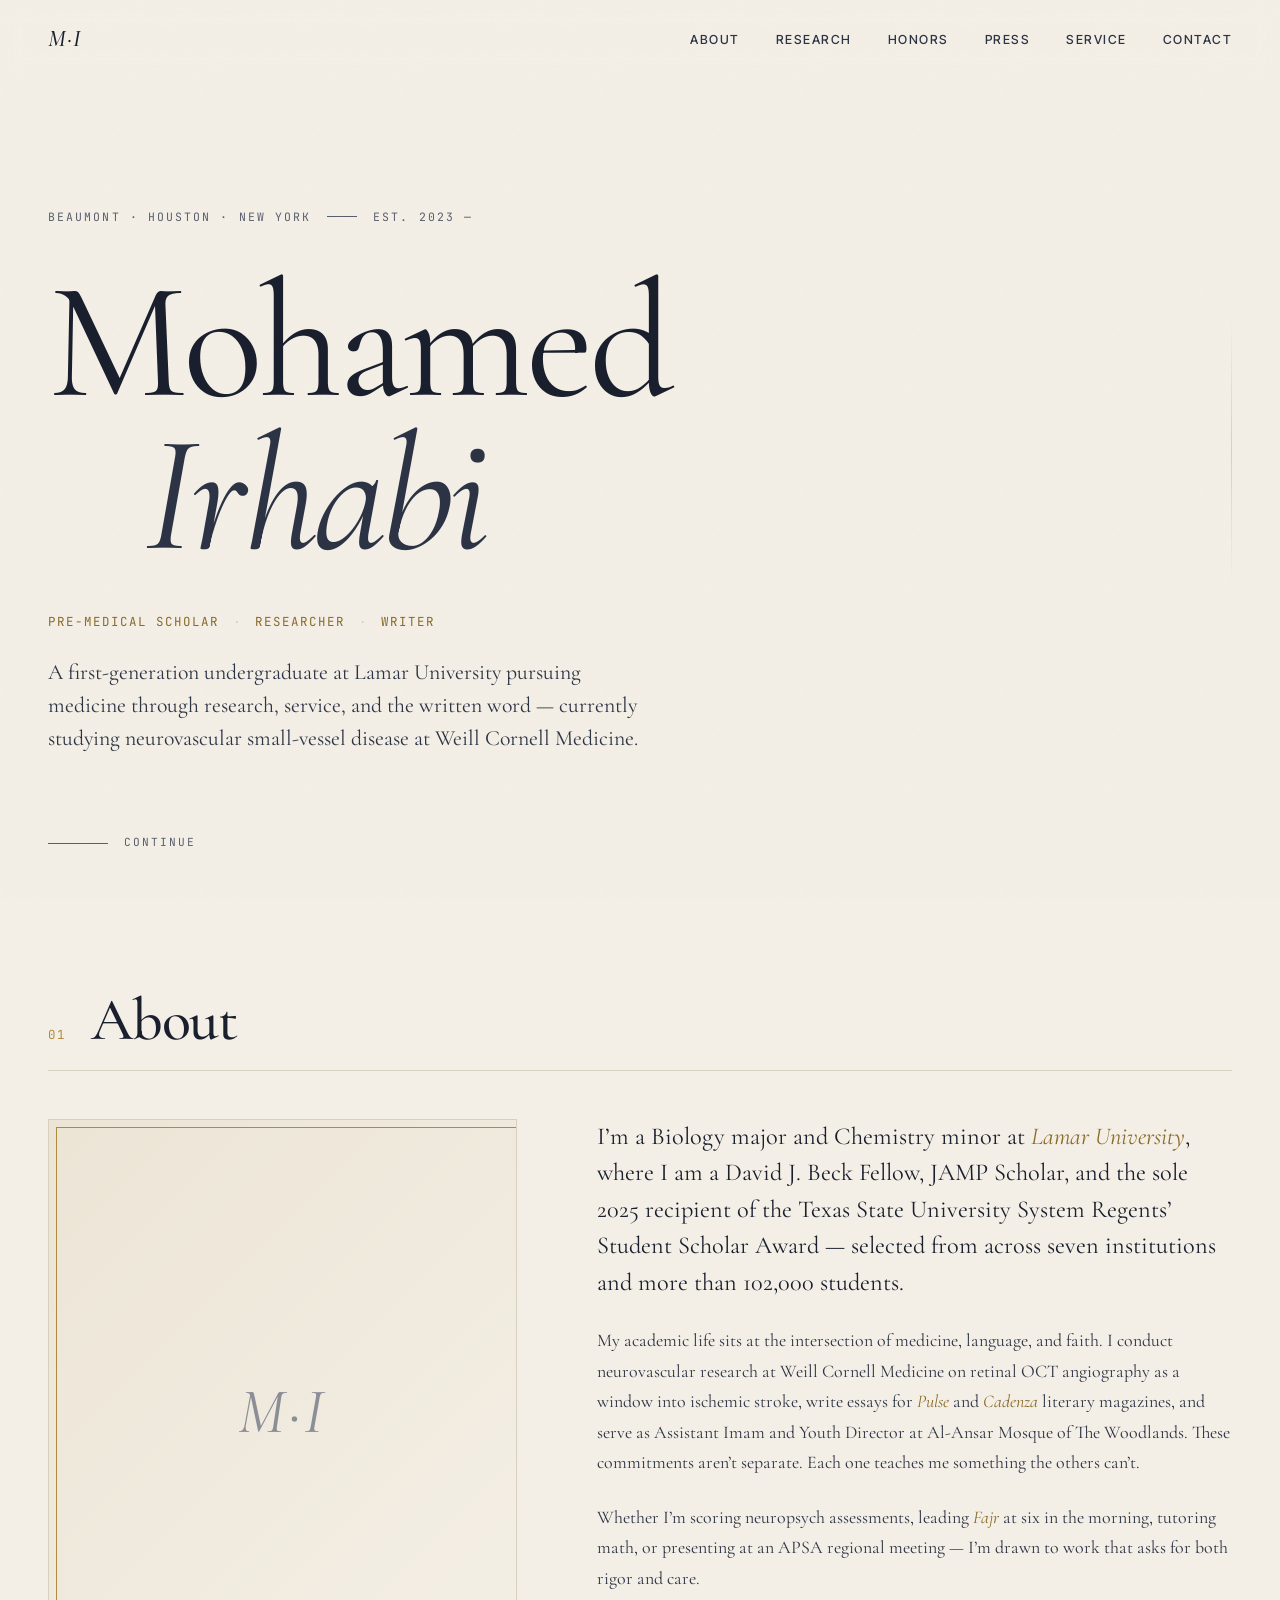
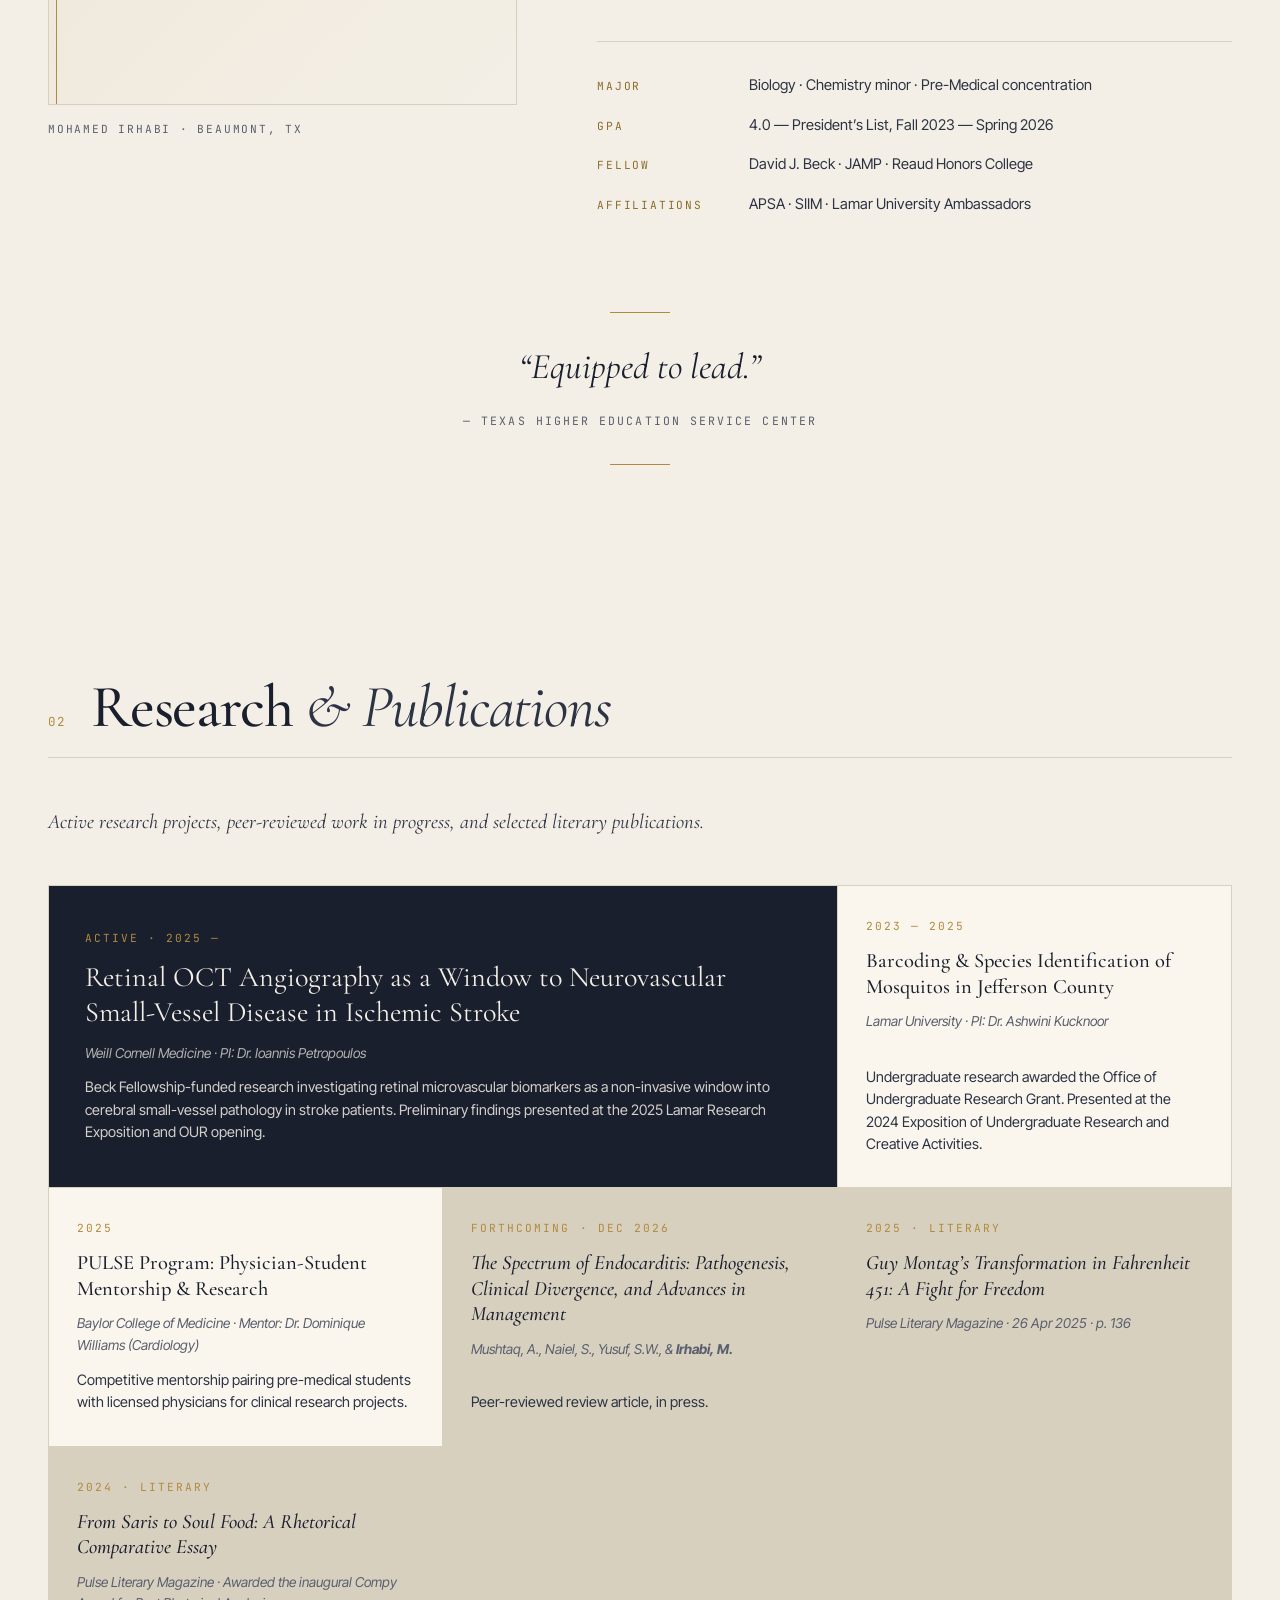
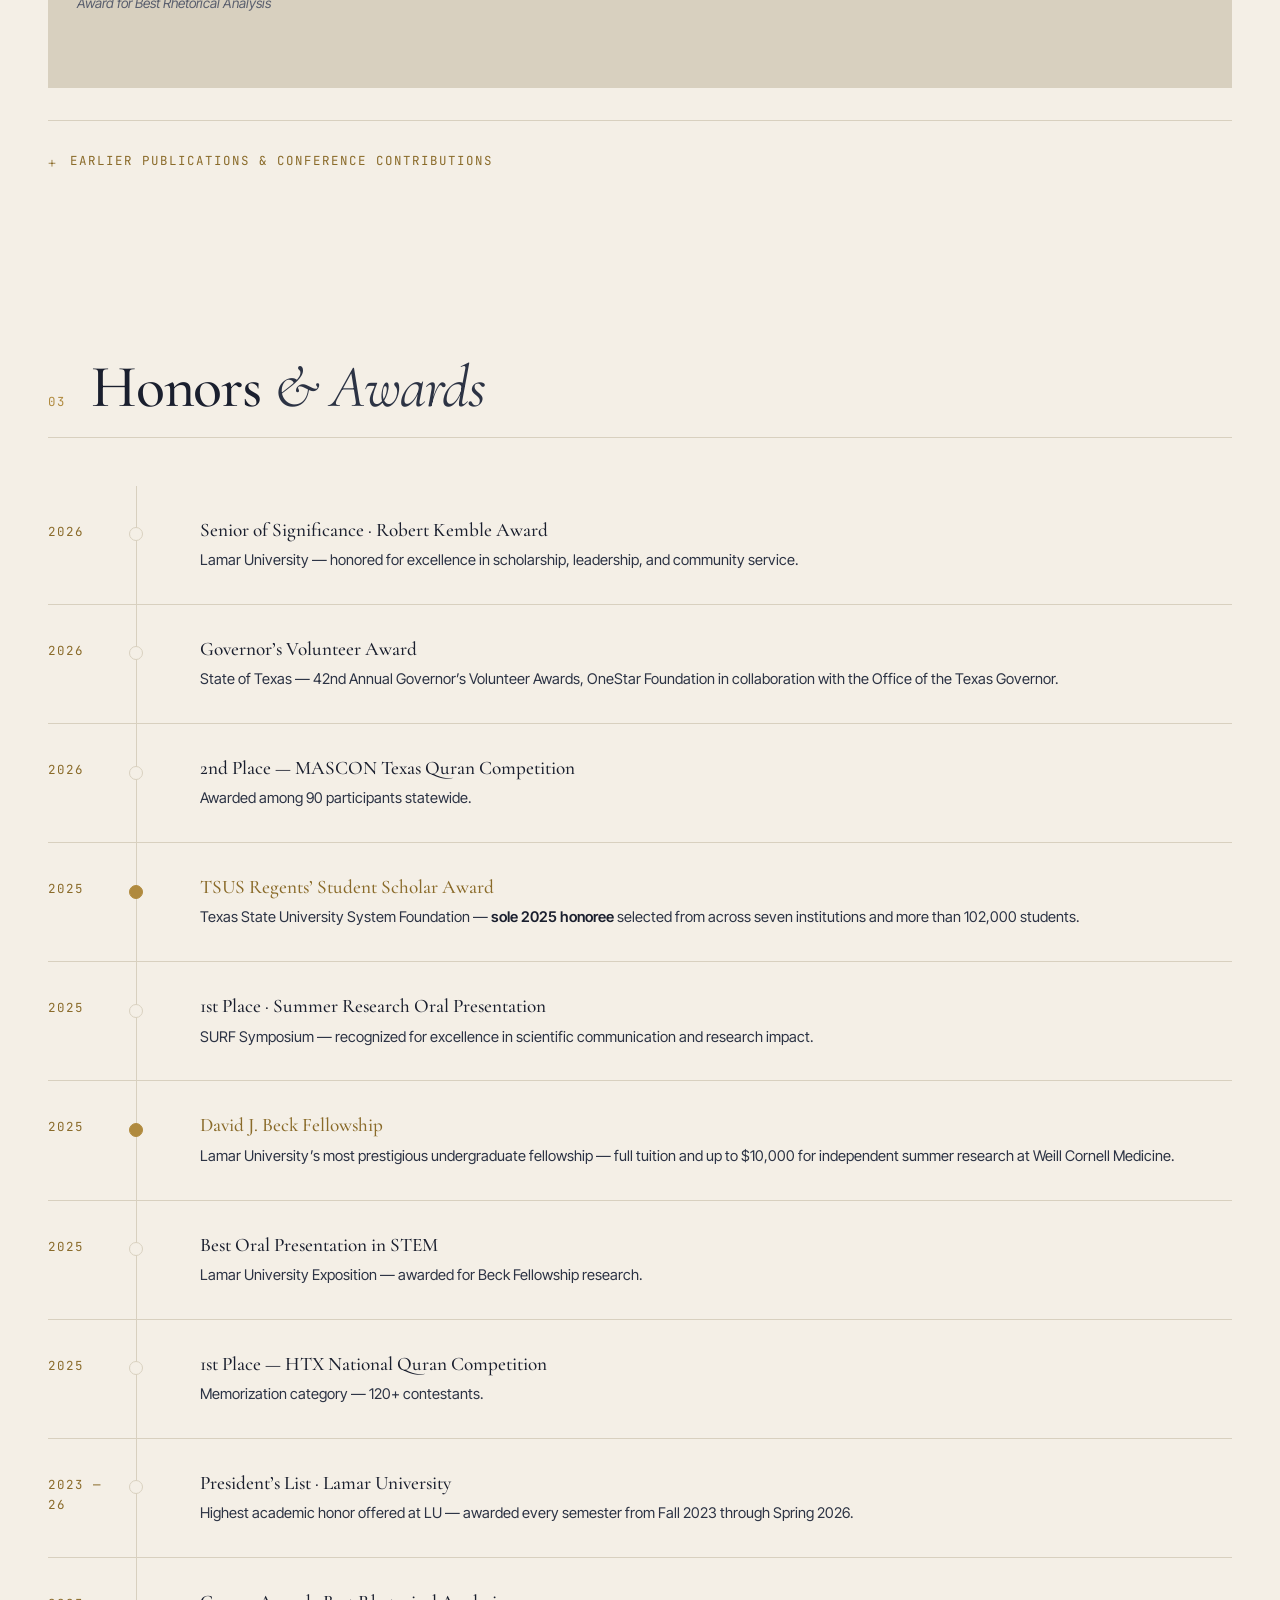
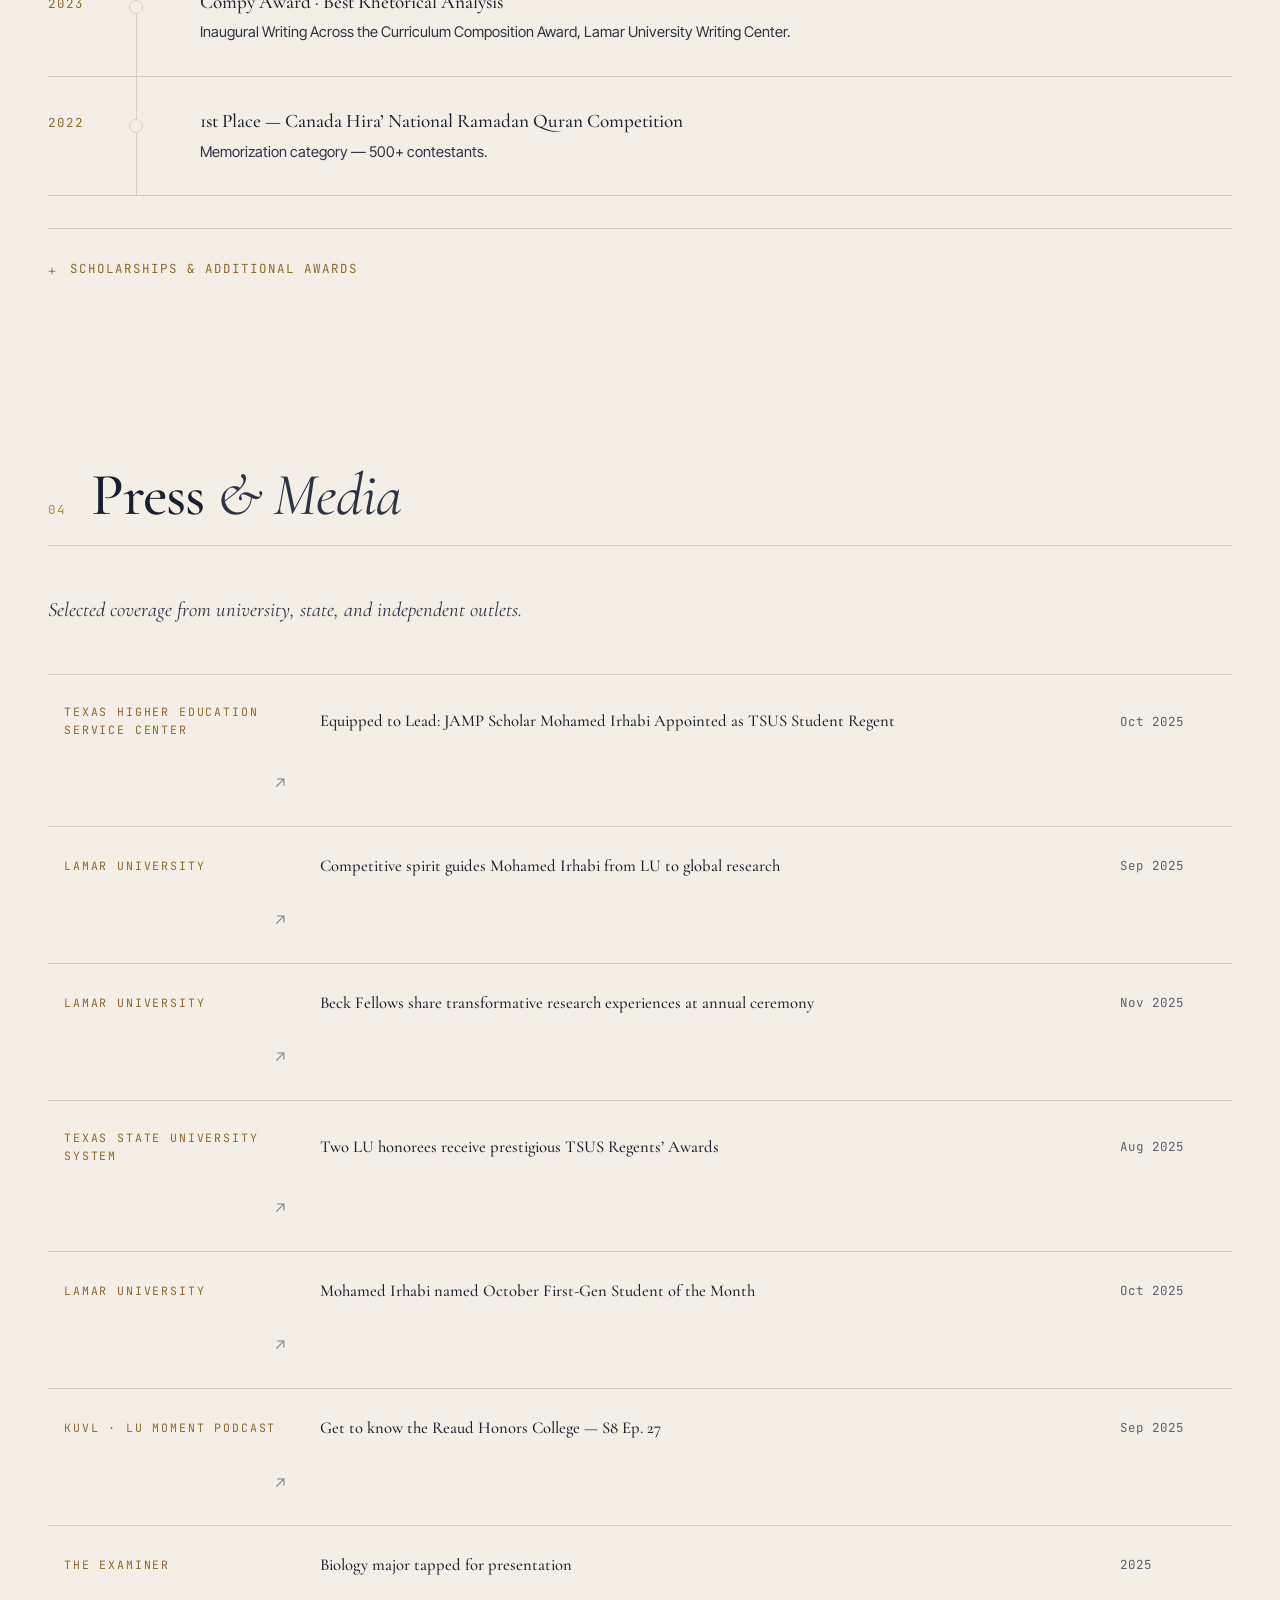
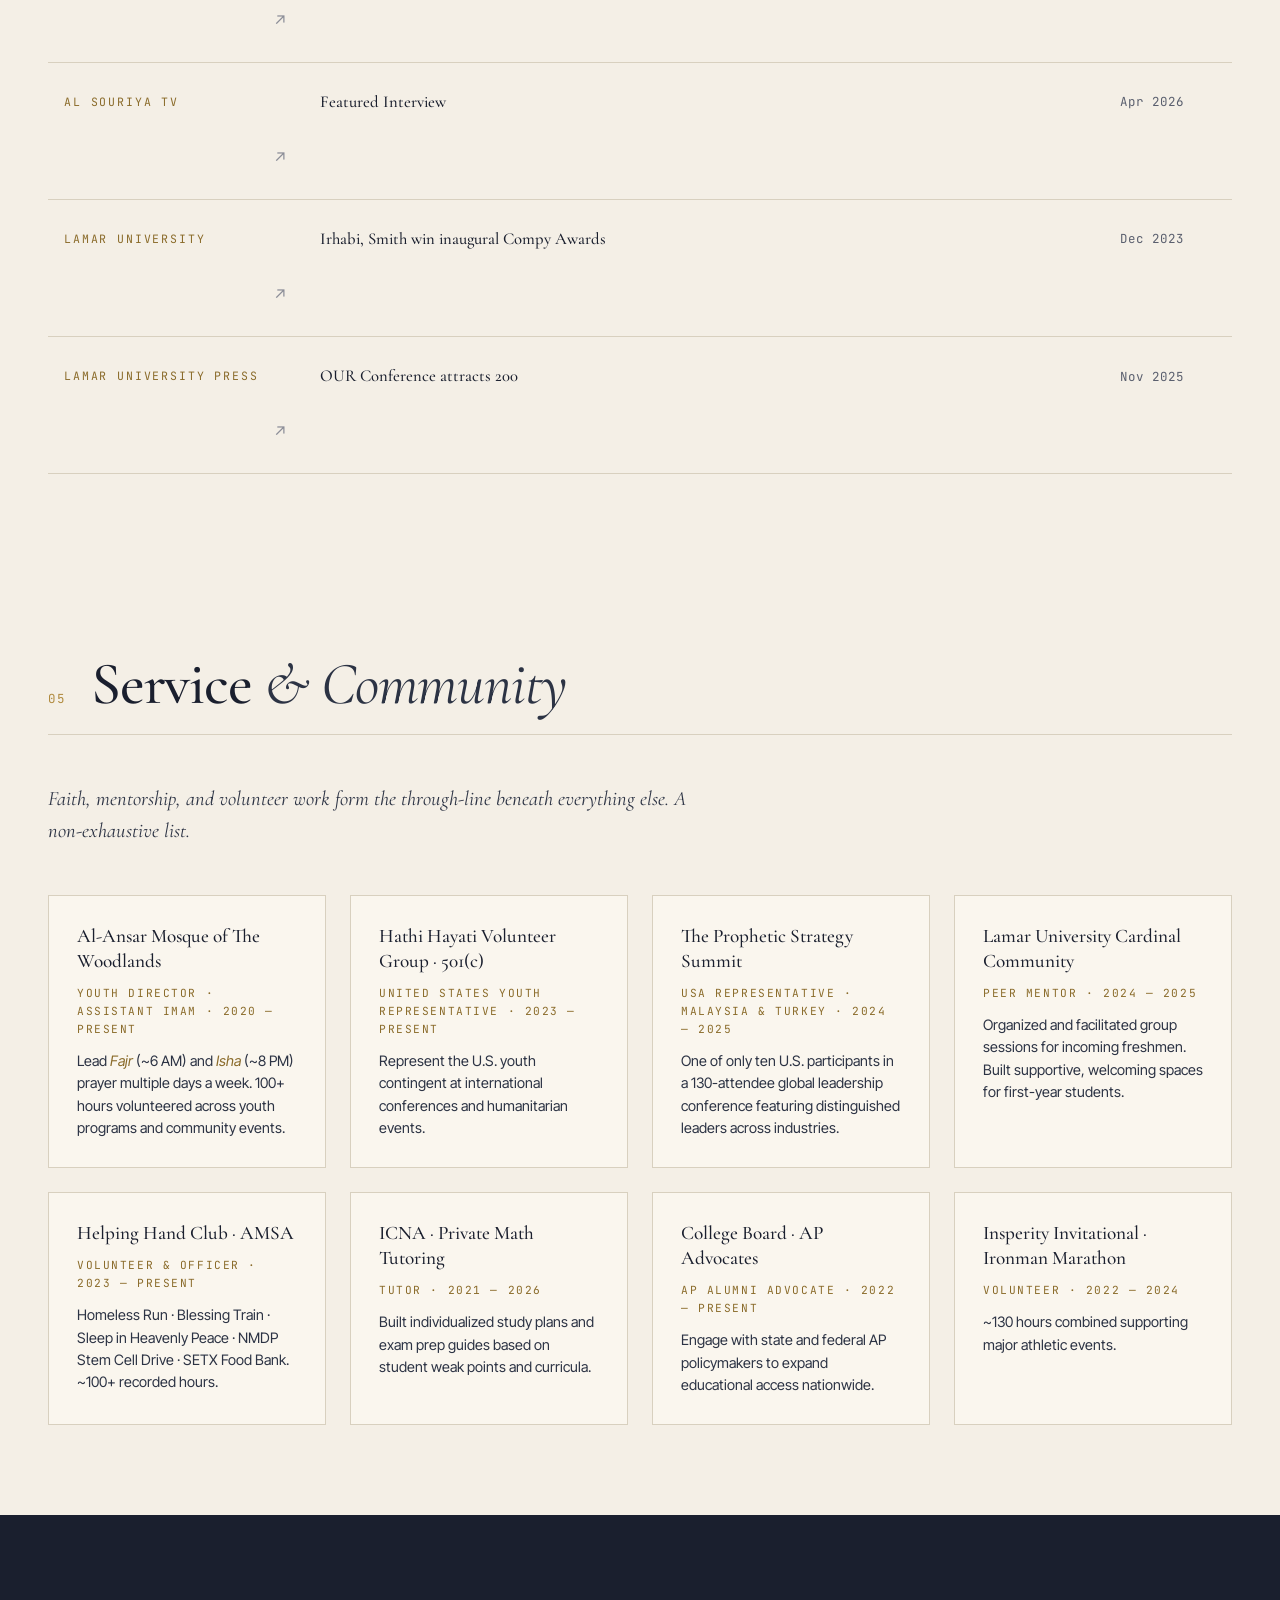
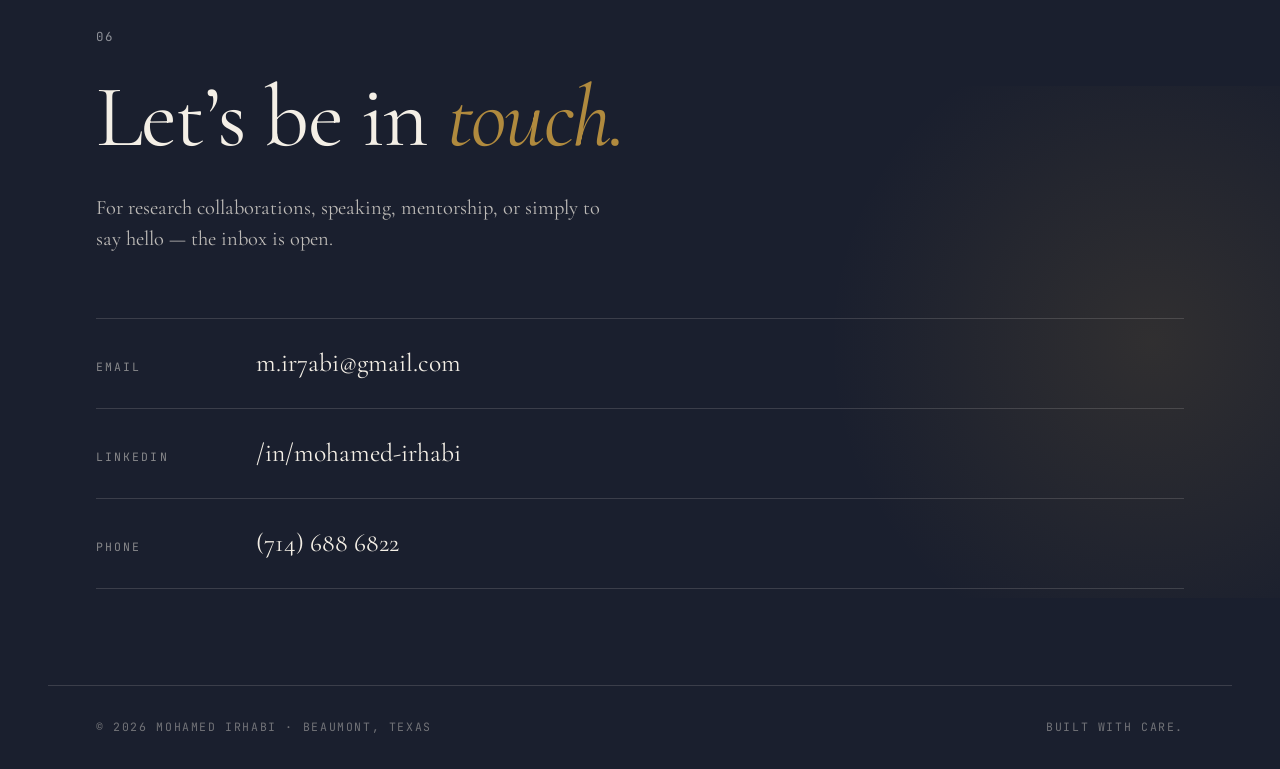
==== index.html @ ace7d8cf "Add files via upload" ====
<!DOCTYPE html>
<html lang="en">
<head>
  <meta charset="UTF-8" />
  <meta name="viewport" content="width=device-width, initial-scale=1.0" />
  <title>Mohamed Irhabi — Pre-Medical Scholar, Researcher, Writer</title>
  <meta name="description" content="Mohamed Irhabi is a pre-medical scholar at Lamar University, JAMP Scholar, David J. Beck Fellow, and TSUS Regents' Student Scholar conducting research at Weill Cornell Medicine." />

  <!-- Fonts -->
  <link rel="preconnect" href="https://fonts.googleapis.com">
  <link rel="preconnect" href="https://fonts.gstatic.com" crossorigin>
  <link href="https://fonts.googleapis.com/css2?family=Cormorant+Garamond:ital,wght@0,300;0,400;0,500;0,600;0,700;1,400;1,500&family=Inter+Tight:wght@300;400;500;600&family=JetBrains+Mono:wght@400;500&display=swap" rel="stylesheet">

  <link rel="stylesheet" href="styles.css" />
</head>
<body>

  <!-- Grain overlay for warmth -->
  <div class="grain" aria-hidden="true"></div>

  <!-- Top navigation -->
  <nav class="nav" aria-label="Primary">
    <a href="#top" class="nav__brand">
      <span class="nav__mark">M·I</span>
    </a>
    <ul class="nav__links">
      <li><a href="#about">About</a></li>
      <li><a href="#research">Research</a></li>
      <li><a href="#honors">Honors</a></li>
      <li><a href="#press">Press</a></li>
      <li><a href="#service">Service</a></li>
      <li><a href="#contact">Contact</a></li>
    </ul>
    <button class="nav__toggle" aria-label="Toggle menu" aria-expanded="false">
      <span></span><span></span><span></span>
    </button>
  </nav>

  <!-- HERO -->
  <header id="top" class="hero">
    <div class="hero__meta">
      <span class="hero__eyebrow">Beaumont · Houston · New York</span>
      <span class="hero__divider"></span>
      <span class="hero__year">Est. 2023 — </span>
    </div>

    <h1 class="hero__title">
      <span class="hero__line">Mohamed</span>
      <span class="hero__line hero__line--italic">Irhabi</span>
    </h1>

    <div class="hero__sub">
      <p class="hero__roles">
        <span>Pre-Medical Scholar</span>
        <span class="hero__bullet">·</span>
        <span>Researcher</span>
        <span class="hero__bullet">·</span>
        <span>Writer</span>
      </p>
      <p class="hero__caption">
        A first-generation undergraduate at Lamar University pursuing medicine through research, service, and the written word — currently studying neurovascular small-vessel disease at Weill Cornell Medicine.
      </p>
    </div>

    <a href="#about" class="hero__scroll" aria-label="Scroll to about">
      <span class="hero__scroll-line"></span>
      <span class="hero__scroll-text">Continue</span>
    </a>
  </header>

  <!-- ABOUT -->
  <section id="about" class="section about">
    <div class="section__head">
      <span class="section__num">01</span>
      <h2 class="section__title">About</h2>
    </div>

    <div class="about__grid">
      <figure class="about__portrait">
        <div class="about__portrait-frame">
          <!-- Replace src with real headshot when available -->
          <div class="about__portrait-placeholder" aria-label="Portrait of Mohamed Irhabi">
            <span>M·I</span>
          </div>
        </div>
        <figcaption>Mohamed Irhabi · Beaumont, TX</figcaption>
      </figure>

      <div class="about__body">
        <p class="about__lead">
          I&rsquo;m a Biology major and Chemistry minor at <em>Lamar University</em>, where I am a David J. Beck Fellow, JAMP Scholar, and the sole 2025 recipient of the Texas State University System Regents&rsquo; Student Scholar Award &mdash; selected from across seven institutions and more than 102,000 students.
        </p>

        <p>
          My academic life sits at the intersection of medicine, language, and faith. I conduct neurovascular research at Weill Cornell Medicine on retinal OCT angiography as a window into ischemic stroke, write essays for <em>Pulse</em> and <em>Cadenza</em> literary magazines, and serve as Assistant Imam and Youth Director at Al-Ansar Mosque of The Woodlands. These commitments aren&rsquo;t separate. Each one teaches me something the others can&rsquo;t.
        </p>

        <p>
          Whether I&rsquo;m scoring neuropsych assessments, leading <em>Fajr</em> at six in the morning, tutoring math, or presenting at an APSA regional meeting &mdash; I&rsquo;m drawn to work that asks for both rigor and care.
        </p>

        <ul class="about__facts">
          <li><span>Major</span> Biology · Chemistry minor · Pre-Medical concentration</li>
          <li><span>GPA</span> 4.0 &mdash; President&rsquo;s List, Fall 2023 &mdash; Spring 2026</li>
          <li><span>Fellow</span> David J. Beck · JAMP · Reaud Honors College</li>
          <li><span>Affiliations</span> APSA · SIIM · Lamar University Ambassadors</li>
        </ul>
      </div>
    </div>

    <!-- Pull quote -->
    <blockquote class="pullquote">
      <p>&ldquo;Equipped to lead.&rdquo;</p>
      <cite>&mdash; Texas Higher Education Service Center</cite>
    </blockquote>
  </section>

  <!-- RESEARCH -->
  <section id="research" class="section research">
    <div class="section__head">
      <span class="section__num">02</span>
      <h2 class="section__title">Research <span class="section__title-italic">&amp; Publications</span></h2>
    </div>

    <p class="section__intro">
      Active research projects, peer-reviewed work in progress, and selected literary publications.
    </p>

    <div class="research__grid">

      <article class="project project--feature">
        <div class="project__tag">Active · 2025 &mdash;</div>
        <h3 class="project__title">Retinal OCT Angiography as a Window to Neurovascular Small-Vessel Disease in Ischemic Stroke</h3>
        <p class="project__meta">Weill Cornell Medicine · PI: Dr. Ioannis Petropoulos</p>
        <p class="project__desc">
          Beck Fellowship-funded research investigating retinal microvascular biomarkers as a non-invasive window into cerebral small-vessel pathology in stroke patients. Preliminary findings presented at the 2025 Lamar Research Exposition and OUR opening.
        </p>
      </article>

      <article class="project">
        <div class="project__tag">2023 &mdash; 2025</div>
        <h3 class="project__title">Barcoding &amp; Species Identification of Mosquitos in Jefferson County</h3>
        <p class="project__meta">Lamar University · PI: Dr. Ashwini Kucknoor</p>
        <p class="project__desc">
          Undergraduate research awarded the Office of Undergraduate Research Grant. Presented at the 2024 Exposition of Undergraduate Research and Creative Activities.
        </p>
      </article>

      <article class="project">
        <div class="project__tag">2025</div>
        <h3 class="project__title">PULSE Program: Physician-Student Mentorship &amp; Research</h3>
        <p class="project__meta">Baylor College of Medicine · Mentor: Dr. Dominique Williams (Cardiology)</p>
        <p class="project__desc">
          Competitive mentorship pairing pre-medical students with licensed physicians for clinical research projects.
        </p>
      </article>

      <article class="project project--pub">
        <div class="project__tag">Forthcoming · Dec 2026</div>
        <h3 class="project__title">The Spectrum of Endocarditis: Pathogenesis, Clinical Divergence, and Advances in Management</h3>
        <p class="project__meta">Mushtaq, A., Naiel, S., Yusuf, S.W., &amp; <strong>Irhabi, M.</strong></p>
        <p class="project__desc">Peer-reviewed review article, in press.</p>
      </article>

      <article class="project project--pub">
        <div class="project__tag">2025 · Literary</div>
        <h3 class="project__title">Guy Montag&rsquo;s Transformation in <em>Fahrenheit 451</em>: A Fight for Freedom</h3>
        <p class="project__meta">Pulse Literary Magazine · 26 Apr 2025 · p. 136</p>
      </article>

      <article class="project project--pub">
        <div class="project__tag">2024 · Literary</div>
        <h3 class="project__title">From Saris to Soul Food: A Rhetorical Comparative Essay</h3>
        <p class="project__meta">Pulse Literary Magazine · Awarded the inaugural Compy Award for Best Rhetorical Analysis</p>
      </article>

    </div>

    <details class="more">
      <summary>Earlier publications &amp; conference contributions</summary>
      <div class="more__body">
        <ul>
          <li>Irhabi, M. (2024). <em>Cadenza Magazine: The Magazine of the Reaud Honors College</em>, Vol. 8.</li>
          <li>Irhabi, M. (2023, Oct). <em>Lamar University AMSA Home Page</em>. AMSA.</li>
          <li>Irhabi, M. (2022). <em>Behind the News: Rod Prado, Hello Woodlands Photographer</em>. Hello Woodlands.</li>
          <li>Irhabi, M. (2022). <em>Local Pools and Aquatics in The Woodlands</em>. Hello Woodlands.</li>
          <li>APSA Mid-Atlantic Regional Meeting · Rutgers NJMS · Mar 2026 (poster)</li>
          <li>Heart of Texas Undergraduate Research Conference · Baylor · Mar 2026 (oral)</li>
          <li>AAP/ASCI/APSA Joint Meeting · Swissôtel Chicago · Apr 2026</li>
          <li>APSA West Regional Conference · Mar 2025 · APSA South Regional · Feb 2025</li>
        </ul>
      </div>
    </details>
  </section>

  <!-- HONORS -->
  <section id="honors" class="section honors">
    <div class="section__head">
      <span class="section__num">03</span>
      <h2 class="section__title">Honors <span class="section__title-italic">&amp; Awards</span></h2>
    </div>

    <ol class="timeline">

      <li class="timeline__item">
        <span class="timeline__year">2026</span>
        <div class="timeline__body">
          <h4>Senior of Significance · Robert Kemble Award</h4>
          <p>Lamar University &mdash; honored for excellence in scholarship, leadership, and community service.</p>
        </div>
      </li>

      <li class="timeline__item">
        <span class="timeline__year">2026</span>
        <div class="timeline__body">
          <h4>Governor&rsquo;s Volunteer Award</h4>
          <p>State of Texas &mdash; 42nd Annual Governor&rsquo;s Volunteer Awards, OneStar Foundation in collaboration with the Office of the Texas Governor.</p>
        </div>
      </li>

      <li class="timeline__item">
        <span class="timeline__year">2026</span>
        <div class="timeline__body">
          <h4>2nd Place &mdash; MASCON Texas Quran Competition</h4>
          <p>Awarded among 90 participants statewide.</p>
        </div>
      </li>

      <li class="timeline__item timeline__item--featured">
        <span class="timeline__year">2025</span>
        <div class="timeline__body">
          <h4>TSUS Regents&rsquo; Student Scholar Award</h4>
          <p>Texas State University System Foundation &mdash; <strong>sole 2025 honoree</strong> selected from across seven institutions and more than 102,000 students.</p>
        </div>
      </li>

      <li class="timeline__item">
        <span class="timeline__year">2025</span>
        <div class="timeline__body">
          <h4>1st Place · Summer Research Oral Presentation</h4>
          <p>SURF Symposium &mdash; recognized for excellence in scientific communication and research impact.</p>
        </div>
      </li>

      <li class="timeline__item timeline__item--featured">
        <span class="timeline__year">2025</span>
        <div class="timeline__body">
          <h4>David J. Beck Fellowship</h4>
          <p>Lamar University&rsquo;s most prestigious undergraduate fellowship &mdash; full tuition and up to $10,000 for independent summer research at Weill Cornell Medicine.</p>
        </div>
      </li>

      <li class="timeline__item">
        <span class="timeline__year">2025</span>
        <div class="timeline__body">
          <h4>Best Oral Presentation in STEM</h4>
          <p>Lamar University Exposition &mdash; awarded for Beck Fellowship research.</p>
        </div>
      </li>

      <li class="timeline__item">
        <span class="timeline__year">2025</span>
        <div class="timeline__body">
          <h4>1st Place &mdash; HTX National Quran Competition</h4>
          <p>Memorization category &mdash; 120+ contestants.</p>
        </div>
      </li>

      <li class="timeline__item">
        <span class="timeline__year">2023 — 26</span>
        <div class="timeline__body">
          <h4>President&rsquo;s List · Lamar University</h4>
          <p>Highest academic honor offered at LU &mdash; awarded every semester from Fall 2023 through Spring 2026.</p>
        </div>
      </li>

      <li class="timeline__item">
        <span class="timeline__year">2023</span>
        <div class="timeline__body">
          <h4>Compy Award · Best Rhetorical Analysis</h4>
          <p>Inaugural Writing Across the Curriculum Composition Award, Lamar University Writing Center.</p>
        </div>
      </li>

      <li class="timeline__item">
        <span class="timeline__year">2022</span>
        <div class="timeline__body">
          <h4>1st Place &mdash; Canada Hira&rsquo; National Ramadan Quran Competition</h4>
          <p>Memorization category &mdash; 500+ contestants.</p>
        </div>
      </li>

    </ol>

    <details class="more">
      <summary>Scholarships &amp; additional awards</summary>
      <div class="more__body">
        <ul>
          <li>Hayes Family Presidential Scholarship · 2024 — 2026</li>
          <li>Tom &amp; Ann Jones Scholarship · Reaud Honors College · 2024 — 2026</li>
          <li>Georgia Chree Lau Memorial Presidential Scholarship · 2026</li>
          <li>Anne Harmon Scholarship in Chemistry &amp; Biology · 2026</li>
          <li>CICW Imam Generational Scholarship · 2023 — 2025</li>
          <li>Mark Woodings Education Foundation Scholarship · 2023</li>
          <li>Howard Hughes Scholarship · 2023</li>
          <li>College of Arts &amp; Sciences Academic Excellence Award · 2025 &amp; 2026</li>
          <li>Mishkah University International Ramadan Quran Competition · 5th Place · 2022</li>
          <li>USA National Quran Competition · 3rd Place Best Recitation · 2021</li>
        </ul>
      </div>
    </details>
  </section>

  <!-- PRESS -->
  <section id="press" class="section press">
    <div class="section__head">
      <span class="section__num">04</span>
      <h2 class="section__title">Press <span class="section__title-italic">&amp; Media</span></h2>
    </div>

    <p class="section__intro">Selected coverage from university, state, and independent outlets.</p>

    <ul class="press__list">

      <li class="press__item">
        <a href="https://www.txhes.com/ihe/2025/oct.jamp-tsus-student-regent-award-winner-mohamed-irhabi.html" target="_blank" rel="noopener">
          <span class="press__outlet">Texas Higher Education Service Center</span>
          <span class="press__head">Equipped to Lead: JAMP Scholar Mohamed Irhabi Appointed as TSUS Student Regent</span>
          <span class="press__date">Oct 2025</span>
        </a>
      </li>

      <li class="press__item">
        <a href="https://www.lamar.edu/news-and-events/news/2025/09/competitive-spirit-guides-mohamed-irhabi-from-lu-to-global-research.html" target="_blank" rel="noopener">
          <span class="press__outlet">Lamar University</span>
          <span class="press__head">Competitive spirit guides Mohamed Irhabi from LU to global research</span>
          <span class="press__date">Sep 2025</span>
        </a>
      </li>

      <li class="press__item">
        <a href="https://www.lamar.edu/news-and-events/news/2025/11/beck-fellows-share-transformative-research-experiences-at-annual-ceremony.html" target="_blank" rel="noopener">
          <span class="press__outlet">Lamar University</span>
          <span class="press__head">Beck Fellows share transformative research experiences at annual ceremony</span>
          <span class="press__date">Nov 2025</span>
        </a>
      </li>

      <li class="press__item">
        <a href="https://www.tsus.edu/news/news-releases/release-080825.html" target="_blank" rel="noopener">
          <span class="press__outlet">Texas State University System</span>
          <span class="press__head">Two LU honorees receive prestigious TSUS Regents&rsquo; Awards</span>
          <span class="press__date">Aug 2025</span>
        </a>
      </li>

      <li class="press__item">
        <a href="https://www.lamar.edu/news-and-events/news/2025/10/mohamed-irhabi-named-october-first-gen-student-of-the-month.html" target="_blank" rel="noopener">
          <span class="press__outlet">Lamar University</span>
          <span class="press__head">Mohamed Irhabi named October First-Gen Student of the Month</span>
          <span class="press__date">Oct 2025</span>
        </a>
      </li>

      <li class="press__item">
        <a href="https://www.lamar.edu/news-and-events/lu-moment/lu-moment-s8-ep27.html" target="_blank" rel="noopener">
          <span class="press__outlet">KUVL · LU Moment Podcast</span>
          <span class="press__head">Get to know the Reaud Honors College &mdash; S8 Ep. 27</span>
          <span class="press__date">Sep 2025</span>
        </a>
      </li>

      <li class="press__item">
        <a href="https://www.theexaminer.com/out-about/biology-major-tapped-presentation" target="_blank" rel="noopener">
          <span class="press__outlet">The Examiner</span>
          <span class="press__head">Biology major tapped for presentation</span>
          <span class="press__date">2025</span>
        </a>
      </li>

      <li class="press__item">
        <a href="https://www.youtube.com/watch?v=wh4auHPrh34" target="_blank" rel="noopener">
          <span class="press__outlet">Al Souriya TV</span>
          <span class="press__head">Featured Interview</span>
          <span class="press__date">Apr 2026</span>
        </a>
      </li>

      <li class="press__item">
        <a href="https://www.lamar.edu/news-and-events/news/2023/12/irhabi-smith-win-inaugural-compy-awards.html" target="_blank" rel="noopener">
          <span class="press__outlet">Lamar University</span>
          <span class="press__head">Irhabi, Smith win inaugural Compy Awards</span>
          <span class="press__date">Dec 2023</span>
        </a>
      </li>

      <li class="press__item">
        <a href="https://www.lamaruniversitypress.com/2025/11/our-conference-attracts-200.php" target="_blank" rel="noopener">
          <span class="press__outlet">Lamar University Press</span>
          <span class="press__head">OUR Conference attracts 200</span>
          <span class="press__date">Nov 2025</span>
        </a>
      </li>

    </ul>
  </section>

  <!-- SERVICE & FAITH -->
  <section id="service" class="section service">
    <div class="section__head">
      <span class="section__num">05</span>
      <h2 class="section__title">Service <span class="section__title-italic">&amp; Community</span></h2>
    </div>

    <p class="section__intro">
      Faith, mentorship, and volunteer work form the through-line beneath everything else. A non-exhaustive list.
    </p>

    <div class="service__grid">

      <div class="service__card">
        <h3>Al-Ansar Mosque of The Woodlands</h3>
        <p class="service__role">Youth Director · Assistant Imam · 2020 — Present</p>
        <p>Lead <em>Fajr</em> (~6 AM) and <em>Isha</em> (~8 PM) prayer multiple days a week. 100+ hours volunteered across youth programs and community events.</p>
      </div>

      <div class="service__card">
        <h3>Hathi Hayati Volunteer Group · 501(c)</h3>
        <p class="service__role">United States Youth Representative · 2023 — Present</p>
        <p>Represent the U.S. youth contingent at international conferences and humanitarian events.</p>
      </div>

      <div class="service__card">
        <h3>The Prophetic Strategy Summit</h3>
        <p class="service__role">USA Representative · Malaysia &amp; Turkey · 2024 — 2025</p>
        <p>One of only ten U.S. participants in a 130-attendee global leadership conference featuring distinguished leaders across industries.</p>
      </div>

      <div class="service__card">
        <h3>Lamar University Cardinal Community</h3>
        <p class="service__role">Peer Mentor · 2024 — 2025</p>
        <p>Organized and facilitated group sessions for incoming freshmen. Built supportive, welcoming spaces for first-year students.</p>
      </div>

      <div class="service__card">
        <h3>Helping Hand Club · AMSA</h3>
        <p class="service__role">Volunteer &amp; Officer · 2023 — Present</p>
        <p>Homeless Run · Blessing Train · Sleep in Heavenly Peace · NMDP Stem Cell Drive · SETX Food Bank. ~100+ recorded hours.</p>
      </div>

      <div class="service__card">
        <h3>ICNA · Private Math Tutoring</h3>
        <p class="service__role">Tutor · 2021 — 2026</p>
        <p>Built individualized study plans and exam prep guides based on student weak points and curricula.</p>
      </div>

      <div class="service__card">
        <h3>College Board · AP Advocates</h3>
        <p class="service__role">AP Alumni Advocate · 2022 — Present</p>
        <p>Engage with state and federal AP policymakers to expand educational access nationwide.</p>
      </div>

      <div class="service__card">
        <h3>Insperity Invitational · Ironman Marathon</h3>
        <p class="service__role">Volunteer · 2022 — 2024</p>
        <p>~130 hours combined supporting major athletic events.</p>
      </div>

    </div>
  </section>

  <!-- CONTACT -->
  <section id="contact" class="section contact">
    <div class="contact__inner">
      <span class="section__num section__num--light">06</span>
      <h2 class="contact__title">Let&rsquo;s be in <em>touch.</em></h2>
      <p class="contact__lead">
        For research collaborations, speaking, mentorship, or simply to say hello &mdash; the inbox is open.
      </p>

      <ul class="contact__links">
        <li>
          <a href="mailto:m.ir7abi@gmail.com">
            <span class="contact__label">Email</span>
            <span class="contact__value">m.ir7abi@gmail.com</span>
          </a>
        </li>
        <li>
          <a href="https://www.linkedin.com/in/mohamed-irhabi/" target="_blank" rel="noopener">
            <span class="contact__label">LinkedIn</span>
            <span class="contact__value">/in/mohamed-irhabi</span>
          </a>
        </li>
        <li>
          <a href="tel:+17146886822">
            <span class="contact__label">Phone</span>
            <span class="contact__value">(714) 688&nbsp;6822</span>
          </a>
        </li>
      </ul>
    </div>

    <footer class="footer">
      <p>&copy; <span id="year"></span> Mohamed Irhabi &middot; Beaumont, Texas</p>
      <p class="footer__quiet">Built with care.</p>
    </footer>
  </section>

  <script src="script.js"></script>
</body>
</html>
---- styles.css ----
/* =========================================================
   Mohamed Irhabi — Personal Site
   Editorial-Academic with warmth
   ========================================================= */

:root {
  --ivory:        #f4efe6;
  --ivory-deep:   #ece5d6;
  --paper:        #faf6ee;
  --ink:          #1a1f2e;
  --ink-soft:     #2c3344;
  --ink-mute:     #5a5f6e;
  --ink-light:    #8b8d97;
  --gold:         #b08a3e;
  --gold-deep:    #8a6b2a;
  --rule:         #d8d0bf;

  --serif: "Cormorant Garamond", "Iowan Old Style", Georgia, serif;
  --sans:  "Inter Tight", -apple-system, BlinkMacSystemFont, sans-serif;
  --mono:  "JetBrains Mono", ui-monospace, Menlo, monospace;

  --max:    1280px;
  --gutter: clamp(1.25rem, 4vw, 3rem);
}

* { box-sizing: border-box; margin: 0; padding: 0; }

html { scroll-behavior: smooth; }

body {
  font-family: var(--sans);
  font-weight: 400;
  background: var(--ivory);
  color: var(--ink);
  line-height: 1.6;
  -webkit-font-smoothing: antialiased;
  -moz-osx-font-smoothing: grayscale;
  overflow-x: hidden;
}

/* Subtle film-grain overlay for warmth */
.grain {
  position: fixed;
  inset: 0;
  pointer-events: none;
  z-index: 1000;
  opacity: 0.05;
  mix-blend-mode: multiply;
  background-image: url("data:image/svg+xml;utf8,<svg xmlns='http://www.w3.org/2000/svg' width='200' height='200'><filter id='n'><feTurbulence baseFrequency='0.9' numOctaves='2' stitchTiles='stitch'/></filter><rect width='200' height='200' filter='url(%23n)' opacity='0.6'/></svg>");
}

/* =========================================================
   NAV
   ========================================================= */
.nav {
  position: fixed;
  top: 0;
  left: 0;
  right: 0;
  z-index: 100;
  display: flex;
  justify-content: space-between;
  align-items: center;
  padding: 1.25rem var(--gutter);
  background: color-mix(in srgb, var(--ivory) 88%, transparent);
  backdrop-filter: blur(12px);
  -webkit-backdrop-filter: blur(12px);
  border-bottom: 1px solid transparent;
  transition: border-color 0.3s ease;
}

.nav.scrolled {
  border-bottom-color: var(--rule);
}

.nav__brand {
  text-decoration: none;
  color: var(--ink);
}

.nav__mark {
  font-family: var(--serif);
  font-size: 1.5rem;
  font-weight: 500;
  letter-spacing: 0.04em;
  font-style: italic;
}

.nav__links {
  display: flex;
  gap: 2.25rem;
  list-style: none;
}

.nav__links a {
  text-decoration: none;
  color: var(--ink-soft);
  font-size: 0.78rem;
  font-weight: 500;
  letter-spacing: 0.12em;
  text-transform: uppercase;
  position: relative;
  transition: color 0.2s ease;
}

.nav__links a::after {
  content: "";
  position: absolute;
  bottom: -4px;
  left: 0;
  width: 0;
  height: 1px;
  background: var(--gold);
  transition: width 0.3s ease;
}

.nav__links a:hover {
  color: var(--ink);
}

.nav__links a:hover::after {
  width: 100%;
}

.nav__toggle {
  display: none;
  flex-direction: column;
  gap: 5px;
  background: none;
  border: none;
  cursor: pointer;
  padding: 8px;
}

.nav__toggle span {
  display: block;
  width: 22px;
  height: 1.5px;
  background: var(--ink);
  transition: 0.3s;
}

/* =========================================================
   HERO
   ========================================================= */
.hero {
  min-height: 100vh;
  padding: clamp(7rem, 14vh, 10rem) var(--gutter) 4rem;
  display: flex;
  flex-direction: column;
  justify-content: center;
  position: relative;
  max-width: var(--max);
  margin: 0 auto;
}

.hero::before {
  content: "";
  position: absolute;
  top: 50%;
  right: var(--gutter);
  width: 1px;
  height: 30vh;
  background: linear-gradient(to bottom, transparent, var(--rule), transparent);
  transform: translateY(-50%);
  display: none;
}

@media (min-width: 1024px) {
  .hero::before { display: block; }
}

.hero__meta {
  display: flex;
  align-items: center;
  gap: 1rem;
  font-family: var(--mono);
  font-size: 0.72rem;
  letter-spacing: 0.18em;
  text-transform: uppercase;
  color: var(--ink-mute);
  margin-bottom: 2.5rem;
  animation: fadeUp 1s 0.1s both;
}

.hero__divider {
  width: 30px;
  height: 1px;
  background: var(--ink-mute);
}

.hero__title {
  font-family: var(--serif);
  font-weight: 400;
  font-size: clamp(3.5rem, 13vw, 11rem);
  line-height: 0.92;
  letter-spacing: -0.025em;
  color: var(--ink);
  margin-bottom: 2.5rem;
}

.hero__line {
  display: block;
  animation: fadeUp 1.1s 0.3s both;
}

.hero__line--italic {
  font-style: italic;
  color: var(--ink-soft);
  padding-left: clamp(1rem, 8vw, 6rem);
  animation-delay: 0.5s;
}

.hero__sub {
  max-width: 38rem;
  animation: fadeUp 1.1s 0.7s both;
}

.hero__roles {
  display: flex;
  align-items: center;
  flex-wrap: wrap;
  gap: 0.85rem;
  font-family: var(--mono);
  font-size: 0.78rem;
  letter-spacing: 0.16em;
  text-transform: uppercase;
  color: var(--gold-deep);
  margin-bottom: 1.5rem;
}

.hero__bullet { color: var(--rule); }

.hero__caption {
  font-family: var(--serif);
  font-size: clamp(1.1rem, 1.7vw, 1.45rem);
  line-height: 1.5;
  color: var(--ink-soft);
  font-weight: 400;
}

.hero__scroll {
  position: absolute;
  bottom: 3rem;
  left: var(--gutter);
  display: flex;
  align-items: center;
  gap: 1rem;
  text-decoration: none;
  color: var(--ink-mute);
  font-family: var(--mono);
  font-size: 0.7rem;
  letter-spacing: 0.18em;
  text-transform: uppercase;
  animation: fadeUp 1.1s 1.1s both;
}

.hero__scroll-line {
  width: 60px;
  height: 1px;
  background: var(--ink-mute);
  transition: width 0.3s ease;
}

.hero__scroll:hover .hero__scroll-line {
  width: 90px;
  background: var(--gold);
}

@keyframes fadeUp {
  from { opacity: 0; transform: translateY(24px); }
  to   { opacity: 1; transform: translateY(0); }
}

/* =========================================================
   SECTIONS (general)
   ========================================================= */
.section {
  padding: clamp(5rem, 10vh, 7rem) var(--gutter);
  max-width: var(--max);
  margin: 0 auto;
  position: relative;
}

.section__head {
  display: flex;
  align-items: baseline;
  gap: 1.5rem;
  margin-bottom: 3rem;
  padding-bottom: 1.25rem;
  border-bottom: 1px solid var(--rule);
}

.section__num {
  font-family: var(--mono);
  font-size: 0.78rem;
  letter-spacing: 0.2em;
  color: var(--gold);
}

.section__num--light { color: rgba(255,255,255,0.5); }

.section__title {
  font-family: var(--serif);
  font-weight: 500;
  font-size: clamp(2.25rem, 5vw, 3.75rem);
  line-height: 1;
  letter-spacing: -0.02em;
  color: var(--ink);
}

.section__title-italic {
  font-style: italic;
  color: var(--ink-soft);
  font-weight: 400;
}

.section__intro {
  font-family: var(--serif);
  font-size: clamp(1.1rem, 1.6vw, 1.35rem);
  line-height: 1.55;
  color: var(--ink-soft);
  max-width: 42rem;
  margin-bottom: 3rem;
  font-style: italic;
}

/* =========================================================
   ABOUT
   ========================================================= */
.about__grid {
  display: grid;
  grid-template-columns: 1fr;
  gap: 3rem;
  align-items: start;
}

@media (min-width: 900px) {
  .about__grid {
    grid-template-columns: 0.85fr 1.15fr;
    gap: 5rem;
  }
}

.about__portrait {
  position: sticky;
  top: 6rem;
}

.about__portrait-frame {
  position: relative;
  aspect-ratio: 4 / 5;
  background: var(--ivory-deep);
  border: 1px solid var(--rule);
  overflow: hidden;
}

.about__portrait-frame::before {
  content: "";
  position: absolute;
  inset: -1px;
  border: 1px solid var(--gold);
  transform: translate(8px, 8px);
  pointer-events: none;
}

.about__portrait-placeholder {
  display: flex;
  align-items: center;
  justify-content: center;
  width: 100%;
  height: 100%;
  background: linear-gradient(135deg, var(--ivory-deep), var(--ivory));
  font-family: var(--serif);
  font-style: italic;
  font-size: 4rem;
  color: var(--ink-light);
  letter-spacing: 0.05em;
}

.about__portrait img {
  width: 100%;
  height: 100%;
  object-fit: cover;
  display: block;
}

.about__portrait figcaption {
  margin-top: 1rem;
  font-family: var(--mono);
  font-size: 0.7rem;
  letter-spacing: 0.16em;
  color: var(--ink-mute);
  text-transform: uppercase;
}

.about__body p {
  font-family: var(--serif);
  font-size: clamp(1.1rem, 1.4vw, 1.25rem);
  line-height: 1.7;
  color: var(--ink-soft);
  margin-bottom: 1.5rem;
}

.about__lead {
  font-size: clamp(1.3rem, 1.9vw, 1.6rem) !important;
  color: var(--ink) !important;
  line-height: 1.5 !important;
  font-weight: 400;
}

.about__body em {
  color: var(--gold-deep);
  font-style: italic;
}

.about__facts {
  list-style: none;
  margin-top: 3rem;
  padding-top: 2rem;
  border-top: 1px solid var(--rule);
  display: grid;
  gap: 1rem;
}

.about__facts li {
  font-family: var(--sans);
  font-size: 0.92rem;
  color: var(--ink-soft);
  display: grid;
  grid-template-columns: 8rem 1fr;
  gap: 1.5rem;
  align-items: baseline;
}

.about__facts li span {
  font-family: var(--mono);
  font-size: 0.7rem;
  letter-spacing: 0.16em;
  text-transform: uppercase;
  color: var(--gold-deep);
}

/* Pull quote */
.pullquote {
  margin: 6rem auto 2rem;
  max-width: 36rem;
  text-align: center;
  position: relative;
  padding: 2rem 0;
}

.pullquote::before,
.pullquote::after {
  content: "";
  position: absolute;
  left: 50%;
  width: 60px;
  height: 1px;
  background: var(--gold);
  transform: translateX(-50%);
}

.pullquote::before { top: 0; }
.pullquote::after  { bottom: 0; }

.pullquote p {
  font-family: var(--serif);
  font-style: italic;
  font-size: clamp(1.5rem, 3vw, 2.25rem);
  line-height: 1.3;
  color: var(--ink);
  margin-bottom: 1rem;
}

.pullquote cite {
  font-family: var(--mono);
  font-style: normal;
  font-size: 0.72rem;
  letter-spacing: 0.18em;
  text-transform: uppercase;
  color: var(--ink-mute);
}

/* =========================================================
   RESEARCH
   ========================================================= */
.research__grid {
  display: grid;
  grid-template-columns: 1fr;
  gap: 1px;
  background: var(--rule);
  border: 1px solid var(--rule);
}

@media (min-width: 700px) {
  .research__grid { grid-template-columns: 1fr 1fr; }
}

@media (min-width: 1100px) {
  .research__grid { grid-template-columns: 1fr 1fr 1fr; }
}

.project {
  background: var(--paper);
  padding: 2rem 1.75rem;
  display: flex;
  flex-direction: column;
  gap: 0.75rem;
  transition: background 0.3s ease;
  position: relative;
  min-height: 240px;
}

.project:hover {
  background: var(--ivory-deep);
}

.project--feature {
  grid-column: 1 / -1;
  background: var(--ink);
  color: var(--ivory);
  padding: 2.75rem 2.25rem;
}

@media (min-width: 700px) {
  .project--feature { grid-column: 1 / -1; }
}

@media (min-width: 1100px) {
  .project--feature { grid-column: 1 / span 2; grid-row: 1 / span 1; }
}

.project--feature:hover { background: var(--ink-soft); }

.project__tag {
  font-family: var(--mono);
  font-size: 0.7rem;
  letter-spacing: 0.18em;
  text-transform: uppercase;
  color: var(--gold);
}

.project__title {
  font-family: var(--serif);
  font-weight: 500;
  font-size: clamp(1.15rem, 1.6vw, 1.5rem);
  line-height: 1.25;
  color: inherit;
}

.project--feature .project__title {
  font-size: clamp(1.5rem, 2.2vw, 2.25rem);
  font-weight: 400;
}

.project__meta {
  font-size: 0.85rem;
  color: var(--ink-mute);
  font-style: italic;
}

.project--feature .project__meta { color: rgba(244, 239, 230, 0.7); }

.project__desc {
  font-size: 0.9rem;
  line-height: 1.55;
  color: var(--ink-soft);
  margin-top: auto;
}

.project--feature .project__desc { color: rgba(244, 239, 230, 0.85); }

.project--pub {
  background: transparent;
}

.project--pub .project__title { font-style: italic; }

/* details / more */
.more {
  margin-top: 2rem;
  border-top: 1px solid var(--rule);
  padding-top: 1.5rem;
}

.more summary {
  font-family: var(--mono);
  font-size: 0.78rem;
  letter-spacing: 0.16em;
  text-transform: uppercase;
  color: var(--gold-deep);
  cursor: pointer;
  list-style: none;
  display: inline-flex;
  align-items: center;
  gap: 0.75rem;
  user-select: none;
}

.more summary::-webkit-details-marker { display: none; }

.more summary::before {
  content: "+";
  font-size: 1.25rem;
  font-family: var(--serif);
  transition: transform 0.2s ease;
}

.more[open] summary::before {
  content: "−";
}

.more__body {
  margin-top: 1.5rem;
  font-family: var(--serif);
  font-size: 1rem;
  line-height: 1.7;
  color: var(--ink-soft);
}

.more__body ul {
  list-style: none;
  display: grid;
  gap: 0.6rem;
}

.more__body li::before {
  content: "—  ";
  color: var(--gold);
}

/* =========================================================
   HONORS · timeline
   ========================================================= */
.timeline {
  list-style: none;
  position: relative;
  padding-left: 0;
}

.timeline::before {
  content: "";
  position: absolute;
  left: 5.5rem;
  top: 0;
  bottom: 0;
  width: 1px;
  background: var(--rule);
  display: none;
}

@media (min-width: 700px) {
  .timeline::before { display: block; }
}

.timeline__item {
  display: grid;
  grid-template-columns: 1fr;
  gap: 0.5rem;
  padding: 1.5rem 0;
  border-bottom: 1px solid var(--rule);
  position: relative;
}

@media (min-width: 700px) {
  .timeline__item {
    grid-template-columns: 5rem 1fr;
    gap: 2.5rem;
    padding: 2rem 0 2rem 0;
  }

  .timeline__item::before {
    content: "";
    position: absolute;
    left: 5.5rem;
    top: 2.6rem;
    width: 12px;
    height: 12px;
    background: var(--ivory);
    border: 1px solid var(--rule);
    border-radius: 50%;
    transform: translateX(-50%);
    transition: all 0.3s ease;
  }
}

.timeline__item:hover::before {
  background: var(--gold);
  border-color: var(--gold);
  transform: translateX(-50%) scale(1.2);
}

.timeline__item--featured::before {
  background: var(--gold) !important;
  border-color: var(--gold) !important;
}

.timeline__year {
  font-family: var(--mono);
  font-size: 0.78rem;
  letter-spacing: 0.16em;
  color: var(--gold-deep);
  padding-top: 0.25rem;
}

@media (min-width: 700px) {
  .timeline__body { padding-left: 2rem; }
}

.timeline__body h4 {
  font-family: var(--serif);
  font-weight: 500;
  font-size: clamp(1.15rem, 1.5vw, 1.4rem);
  line-height: 1.3;
  color: var(--ink);
  margin-bottom: 0.4rem;
}

.timeline__item--featured .timeline__body h4 { color: var(--gold-deep); }

.timeline__body p {
  font-size: 0.92rem;
  color: var(--ink-soft);
  line-height: 1.55;
}

.timeline__body p strong {
  color: var(--ink);
  font-weight: 600;
}

/* =========================================================
   PRESS
   ========================================================= */
.press__list {
  list-style: none;
  border-top: 1px solid var(--rule);
}

.press__item {
  border-bottom: 1px solid var(--rule);
  transition: background 0.2s ease;
}

.press__item:hover {
  background: var(--paper);
}

.press__item a {
  display: grid;
  grid-template-columns: 1fr;
  gap: 0.5rem;
  padding: 1.5rem 0;
  text-decoration: none;
  color: var(--ink);
  position: relative;
}

@media (min-width: 700px) {
  .press__item a {
    grid-template-columns: 14rem 1fr 6rem;
    gap: 2rem;
    align-items: center;
    padding: 1.75rem 1rem;
  }
}

.press__item a::after {
  content: "↗";
  position: absolute;
  right: 1rem;
  top: 1.5rem;
  color: var(--ink-light);
  transition: transform 0.2s ease, color 0.2s ease;
  font-size: 1rem;
}

@media (min-width: 700px) {
  .press__item a::after {
    position: static;
    margin-left: auto;
  }
}

.press__item:hover a::after {
  color: var(--gold);
  transform: translate(2px, -2px);
}

.press__outlet {
  font-family: var(--mono);
  font-size: 0.72rem;
  letter-spacing: 0.16em;
  text-transform: uppercase;
  color: var(--gold-deep);
}

.press__head {
  font-family: var(--serif);
  font-size: clamp(1rem, 1.3vw, 1.2rem);
  font-weight: 500;
  line-height: 1.35;
}

.press__date {
  font-family: var(--mono);
  font-size: 0.78rem;
  color: var(--ink-mute);
  letter-spacing: 0.08em;
}

/* =========================================================
   SERVICE
   ========================================================= */
.service__grid {
  display: grid;
  grid-template-columns: 1fr;
  gap: 1.5rem;
}

@media (min-width: 700px) {
  .service__grid { grid-template-columns: 1fr 1fr; }
}

@media (min-width: 1100px) {
  .service__grid { grid-template-columns: 1fr 1fr 1fr 1fr; }
}

.service__card {
  padding: 1.75rem;
  background: var(--paper);
  border: 1px solid var(--rule);
  display: flex;
  flex-direction: column;
  gap: 0.7rem;
  transition: transform 0.3s ease, border-color 0.3s ease;
  position: relative;
}

.service__card:hover {
  transform: translateY(-3px);
  border-color: var(--gold);
}

.service__card::before {
  content: "";
  position: absolute;
  top: 0;
  left: 0;
  width: 0;
  height: 2px;
  background: var(--gold);
  transition: width 0.4s ease;
}

.service__card:hover::before { width: 100%; }

.service__card h3 {
  font-family: var(--serif);
  font-weight: 500;
  font-size: 1.2rem;
  line-height: 1.3;
  color: var(--ink);
}

.service__role {
  font-family: var(--mono);
  font-size: 0.7rem;
  letter-spacing: 0.14em;
  text-transform: uppercase;
  color: var(--gold-deep);
}

.service__card p:last-child {
  font-size: 0.9rem;
  line-height: 1.55;
  color: var(--ink-soft);
}

.service__card em {
  color: var(--gold-deep);
  font-style: italic;
}

/* =========================================================
   CONTACT
   ========================================================= */
.contact {
  background: var(--ink);
  color: var(--ivory);
  max-width: none;
  margin: 0;
  padding-top: clamp(6rem, 12vh, 9rem);
  padding-bottom: 0;
  position: relative;
  overflow: hidden;
}

.contact::before {
  content: "";
  position: absolute;
  top: 20%;
  right: -20%;
  width: 60%;
  height: 60%;
  background: radial-gradient(circle, rgba(176, 138, 62, 0.15), transparent 70%);
  pointer-events: none;
}

.contact__inner {
  max-width: var(--max);
  margin: 0 auto;
  padding: 0 var(--gutter);
  position: relative;
}

.contact__title {
  font-family: var(--serif);
  font-weight: 400;
  font-size: clamp(2.75rem, 7vw, 5.5rem);
  line-height: 1;
  letter-spacing: -0.02em;
  margin: 1.5rem 0 2rem;
}

.contact__title em {
  font-style: italic;
  color: var(--gold);
}

.contact__lead {
  font-family: var(--serif);
  font-size: clamp(1.1rem, 1.6vw, 1.4rem);
  line-height: 1.5;
  max-width: 32rem;
  color: rgba(244, 239, 230, 0.75);
  margin-bottom: 4rem;
}

.contact__links {
  list-style: none;
  border-top: 1px solid rgba(244, 239, 230, 0.15);
}

.contact__links li {
  border-bottom: 1px solid rgba(244, 239, 230, 0.15);
}

.contact__links a {
  display: grid;
  grid-template-columns: 8rem 1fr;
  gap: 2rem;
  align-items: baseline;
  padding: 1.5rem 0;
  text-decoration: none;
  color: var(--ivory);
  transition: padding 0.3s ease, color 0.3s ease;
  position: relative;
}

.contact__links a:hover {
  padding-left: 1rem;
  color: var(--gold);
}

.contact__label {
  font-family: var(--mono);
  font-size: 0.72rem;
  letter-spacing: 0.18em;
  text-transform: uppercase;
  color: rgba(244, 239, 230, 0.5);
}

.contact__value {
  font-family: var(--serif);
  font-size: clamp(1.25rem, 2vw, 1.75rem);
  font-weight: 400;
}

/* Footer */
.footer {
  margin-top: 6rem;
  padding: 2rem var(--gutter);
  display: flex;
  justify-content: space-between;
  align-items: center;
  border-top: 1px solid rgba(244, 239, 230, 0.15);
  font-family: var(--mono);
  font-size: 0.72rem;
  letter-spacing: 0.14em;
  color: rgba(244, 239, 230, 0.4);
  text-transform: uppercase;
  flex-wrap: wrap;
  gap: 1rem;
  max-width: var(--max);
  margin-left: auto;
  margin-right: auto;
}

/* =========================================================
   MOBILE NAV
   ========================================================= */
@media (max-width: 768px) {
  .nav__links {
    position: fixed;
    top: 0;
    right: 0;
    bottom: 0;
    width: min(85%, 320px);
    background: var(--ivory);
    flex-direction: column;
    justify-content: center;
    gap: 2rem;
    padding: 3rem 2rem;
    transform: translateX(100%);
    transition: transform 0.4s cubic-bezier(0.65, 0, 0.35, 1);
    border-left: 1px solid var(--rule);
  }

  .nav__links.open { transform: translateX(0); }

  .nav__links a {
    font-size: 1rem;
    letter-spacing: 0.14em;
  }

  .nav__toggle {
    display: flex;
    z-index: 101;
  }

  .nav__toggle.open span:nth-child(1) { transform: rotate(45deg) translate(5px, 5px); }
  .nav__toggle.open span:nth-child(2) { opacity: 0; }
  .nav__toggle.open span:nth-child(3) { transform: rotate(-45deg) translate(5px, -5px); }
}

/* =========================================================
   REVEAL ANIMATIONS (scroll-triggered)
   ========================================================= */
.reveal {
  opacity: 0;
  transform: translateY(20px);
  transition: opacity 0.8s ease, transform 0.8s ease;
}

.reveal.visible {
  opacity: 1;
  transform: translateY(0);
}

/* Reduce motion */
@media (prefers-reduced-motion: reduce) {
  *, *::before, *::after {
    animation-duration: 0.01ms !important;
    transition-duration: 0.01ms !important;
  }
  html { scroll-behavior: auto; }
}

/* Selection */
::selection {
  background: var(--gold);
  color: var(--paper);
}
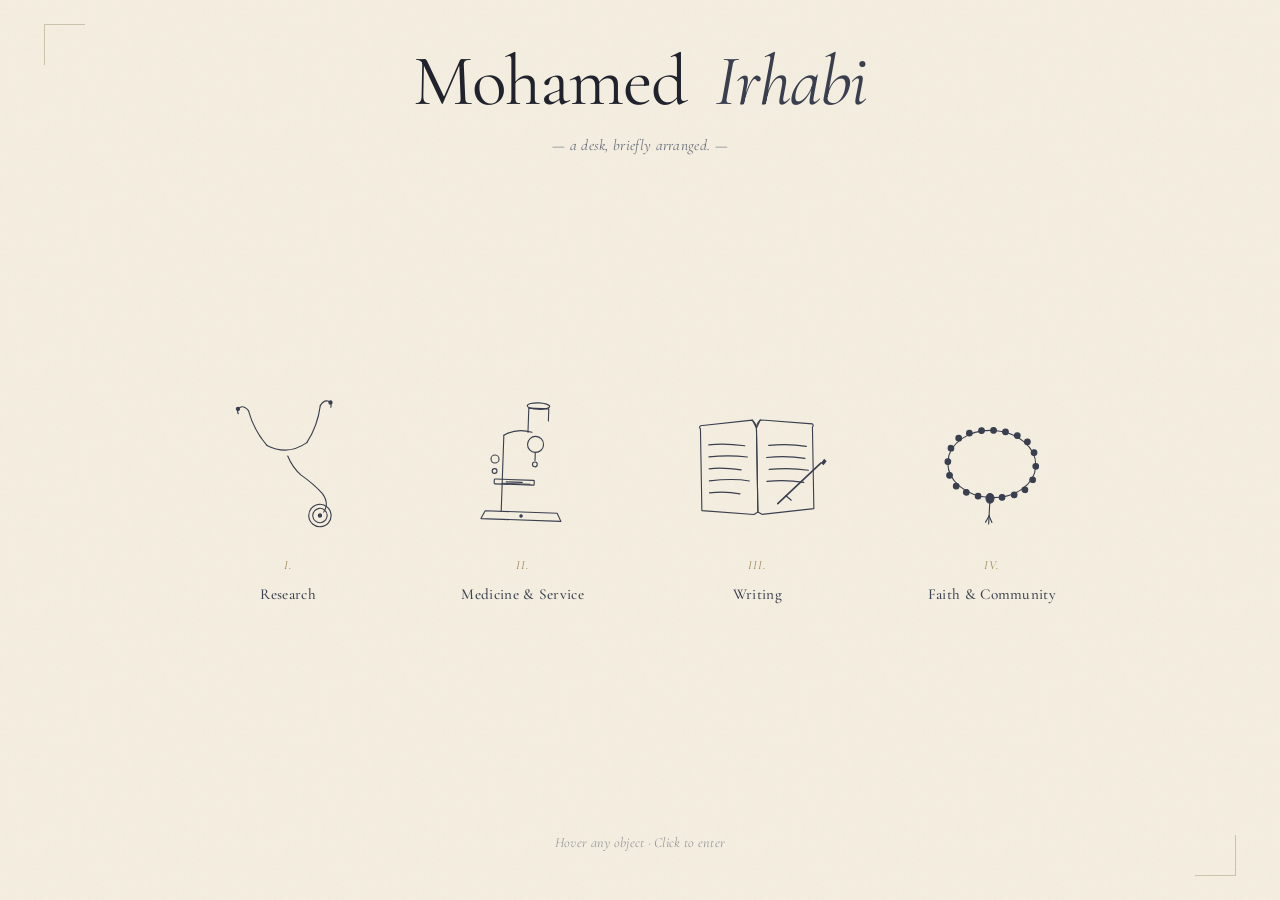
==== commit 56d87dc5: "Add files via upload" ====
--- a/index.html
+++ b/index.html
@@ -3,508 +3,188 @@
 <head>
   <meta charset="UTF-8" />
   <meta name="viewport" content="width=device-width, initial-scale=1.0" />
-  <title>Mohamed Irhabi — Pre-Medical Scholar, Researcher, Writer</title>
-  <meta name="description" content="Mohamed Irhabi is a pre-medical scholar at Lamar University, JAMP Scholar, David J. Beck Fellow, and TSUS Regents' Student Scholar conducting research at Weill Cornell Medicine." />
+  <title>Mohamed Irhabi</title>
+  <meta name="description" content="The personal site of Mohamed Irhabi — pre-medical scholar, researcher, and writer." />
 
-  <!-- Fonts -->
   <link rel="preconnect" href="https://fonts.googleapis.com">
   <link rel="preconnect" href="https://fonts.gstatic.com" crossorigin>
-  <link href="https://fonts.googleapis.com/css2?family=Cormorant+Garamond:ital,wght@0,300;0,400;0,500;0,600;0,700;1,400;1,500&family=Inter+Tight:wght@300;400;500;600&family=JetBrains+Mono:wght@400;500&display=swap" rel="stylesheet">
+  <link href="https://fonts.googleapis.com/css2?family=Cormorant+Garamond:ital,wght@0,300;0,400;0,500;0,600;1,300;1,400;1,500&family=Inter+Tight:wght@300;400;500&display=swap" rel="stylesheet">
 
   <link rel="stylesheet" href="styles.css" />
 </head>
-<body>
+<body class="page-landing">
 
-  <!-- Grain overlay for warmth -->
   <div class="grain" aria-hidden="true"></div>
 
-  <!-- Top navigation -->
-  <nav class="nav" aria-label="Primary">
-    <a href="#top" class="nav__brand">
-      <span class="nav__mark">M·I</span>
-    </a>
-    <ul class="nav__links">
-      <li><a href="#about">About</a></li>
-      <li><a href="#research">Research</a></li>
-      <li><a href="#honors">Honors</a></li>
-      <li><a href="#press">Press</a></li>
-      <li><a href="#service">Service</a></li>
-      <li><a href="#contact">Contact</a></li>
-    </ul>
-    <button class="nav__toggle" aria-label="Toggle menu" aria-expanded="false">
-      <span></span><span></span><span></span>
-    </button>
-  </nav>
+  <main class="desk">
 
-  <!-- HERO -->
-  <header id="top" class="hero">
-    <div class="hero__meta">
-      <span class="hero__eyebrow">Beaumont · Houston · New York</span>
-      <span class="hero__divider"></span>
-      <span class="hero__year">Est. 2023 — </span>
-    </div>
+    <!-- Header inscription, top-left like a plaque -->
+    <header class="plaque">
+      <h1 class="plaque__name">
+        <span>Mohamed</span>
+        <span class="plaque__italic">Irhabi</span>
+      </h1>
+      <p class="plaque__sub">— a desk, briefly arranged. —</p>
+    </header>
 
-    <h1 class="hero__title">
-      <span class="hero__line">Mohamed</span>
-      <span class="hero__line hero__line--italic">Irhabi</span>
-    </h1>
+    <!-- The four objects -->
+    <section class="objects" aria-label="Navigation">
 
-    <div class="hero__sub">
-      <p class="hero__roles">
-        <span>Pre-Medical Scholar</span>
-        <span class="hero__bullet">·</span>
-        <span>Researcher</span>
-        <span class="hero__bullet">·</span>
-        <span>Writer</span>
-      </p>
-      <p class="hero__caption">
-        A first-generation undergraduate at Lamar University pursuing medicine through research, service, and the written word — currently studying neurovascular small-vessel disease at Weill Cornell Medicine.
-      </p>
-    </div>
+      <!-- ─────────── 1. STETHOSCOPE → Research ─────────── -->
+      <a href="research.html" class="object object--stethoscope" data-label="Research">
+        <svg viewBox="0 0 200 200" xmlns="http://www.w3.org/2000/svg" aria-hidden="true">
+          <g fill="none" stroke="currentColor" stroke-width="1.4" stroke-linecap="round" stroke-linejoin="round">
+            <!-- Earpieces -->
+            <path d="M55 35 Q 50 28, 45 30 Q 40 32, 42 38" />
+            <path d="M145 35 Q 150 28, 155 30 Q 160 32, 158 38" />
+            <!-- Ear tubes curving down -->
+            <path d="M55 35 Q 60 60, 75 80" />
+            <path d="M145 35 Q 140 60, 125 80" />
+            <!-- Y-junction -->
+            <path d="M75 80 Q 100 95, 125 80" />
+            <!-- Tube down to chestpiece, looped naturally -->
+            <path d="M100 95 Q 105 110, 115 120 Q 130 132, 140 145 Q 148 158, 140 168" />
+            <!-- Chestpiece (bell + diaphragm) -->
+            <circle cx="135" cy="172" r="14" />
+            <circle cx="135" cy="172" r="9" />
+            <circle cx="135" cy="172" r="2" fill="currentColor" />
+            <!-- Tiny detail dots on earpieces -->
+            <circle cx="42" cy="32" r="2" fill="currentColor" />
+            <circle cx="158" cy="32" r="2" fill="currentColor" />
+          </g>
+        </svg>
+        <span class="object__label">
+          <span class="object__roman">I.</span>
+          <span class="object__name">Research</span>
+        </span>
+      </a>
 
-    <a href="#about" class="hero__scroll" aria-label="Scroll to about">
-      <span class="hero__scroll-line"></span>
-      <span class="hero__scroll-text">Continue</span>
-    </a>
-  </header>
+      <!-- ─────────── 2. MICROSCOPE → Medicine & Service ─────────── -->
+      <a href="medicine.html" class="object object--microscope" data-label="Medicine &amp; Service">
+        <svg viewBox="0 0 200 200" xmlns="http://www.w3.org/2000/svg" aria-hidden="true">
+          <g fill="none" stroke="currentColor" stroke-width="1.4" stroke-linecap="round" stroke-linejoin="round">
+            <!-- Base -->
+            <path d="M50 175 L 150 175 L 145 165 L 55 165 Z" />
+            <!-- Stage arm rising from base -->
+            <path d="M75 165 L 75 130" />
+            <path d="M75 130 L 110 130" />
+            <!-- Stage (with slide hint) -->
+            <rect x="65" y="125" width="50" height="6" rx="1" />
+            <line x1="80" y1="128" x2="100" y2="128" />
+            <!-- Vertical column / focus knobs -->
+            <path d="M75 130 L 75 70" />
+            <circle cx="65" cy="100" r="5" />
+            <circle cx="65" cy="115" r="3" />
+            <!-- Curved arm to objective -->
+            <path d="M75 70 Q 90 60, 110 65" />
+            <!-- Objective lens turret -->
+            <circle cx="115" cy="80" r="10" />
+            <line x1="115" y1="90" x2="115" y2="100" />
+            <circle cx="115" cy="105" r="3" />
+            <!-- Eyepiece tube going up -->
+            <path d="M105 65 L 105 35 L 130 35 L 130 50" />
+            <!-- Eyepiece -->
+            <ellipse cx="117" cy="32" rx="14" ry="4" />
+            <!-- Light/decorative dot -->
+            <circle cx="100" cy="170" r="1.5" fill="currentColor" />
+          </g>
+        </svg>
+        <span class="object__label">
+          <span class="object__roman">II.</span>
+          <span class="object__name">Medicine &amp; Service</span>
+        </span>
+      </a>
 
-  <!-- ABOUT -->
-  <section id="about" class="section about">
-    <div class="section__head">
-      <span class="section__num">01</span>
-      <h2 class="section__title">About</h2>
-    </div>
+      <!-- ─────────── 3. JOURNAL & PEN → Writing ─────────── -->
+      <a href="writing.html" class="object object--journal" data-label="Writing">
+        <svg viewBox="0 0 200 200" xmlns="http://www.w3.org/2000/svg" aria-hidden="true">
+          <g fill="none" stroke="currentColor" stroke-width="1.4" stroke-linecap="round" stroke-linejoin="round">
+            <!-- Open book — left page -->
+            <path d="M30 60 Q 28 58, 30 56 L 95 50 L 100 60 L 100 165 L 95 168 L 30 162 Z" />
+            <!-- Open book — right page -->
+            <path d="M170 60 Q 172 58, 170 56 L 105 50 L 100 60 L 100 165 L 105 168 L 170 162 Z" />
+            <!-- Spine arch -->
+            <path d="M100 60 Q 100 55, 95 50" />
+            <path d="M100 60 Q 100 55, 105 50" />
+            <!-- Handwritten lines on left page -->
+            <path d="M40 80 Q 60 78, 85 82" />
+            <path d="M40 95 Q 65 93, 88 96" />
+            <path d="M40 110 Q 55 108, 80 112" />
+            <path d="M40 125 Q 70 122, 90 126" />
+            <path d="M40 140 Q 60 138, 78 142" />
+            <!-- Handwritten lines on right page -->
+            <path d="M115 82 Q 140 80, 162 84" />
+            <path d="M112 97 Q 138 95, 160 99" />
+            <path d="M115 112 Q 142 110, 164 114" />
+            <path d="M112 127 Q 135 125, 158 129" />
+            <!-- Fountain pen lying diagonally across the right page -->
+            <line x1="125" y1="155" x2="180" y2="105" stroke-width="2" />
+            <!-- Pen nib -->
+            <path d="M180 105 L 184 100 L 187 103 L 183 108 Z" fill="currentColor" stroke="none" />
+            <!-- Pen cap accent -->
+            <line x1="135" y1="145" x2="142" y2="151" />
+          </g>
+        </svg>
+        <span class="object__label">
+          <span class="object__roman">III.</span>
+          <span class="object__name">Writing</span>
+        </span>
+      </a>
 
-    <div class="about__grid">
-      <figure class="about__portrait">
-        <div class="about__portrait-frame">
-          <!-- Replace src with real headshot when available -->
-          <div class="about__portrait-placeholder" aria-label="Portrait of Mohamed Irhabi">
-            <span>M·I</span>
-          </div>
-        </div>
-        <figcaption>Mohamed Irhabi · Beaumont, TX</figcaption>
-      </figure>
+      <!-- ─────────── 4. PRAYER BEADS → Faith & Community ─────────── -->
+      <a href="faith.html" class="object object--beads" data-label="Faith &amp; Community">
+        <svg viewBox="0 0 200 200" xmlns="http://www.w3.org/2000/svg" aria-hidden="true">
+          <g fill="none" stroke="currentColor" stroke-width="1.4" stroke-linecap="round" stroke-linejoin="round">
+            <!-- Misbaha laid in a soft loop on the desk -->
+            <!-- Main loop (open ring, slightly tilted) -->
+            <ellipse cx="100" cy="105" rx="55" ry="42" />
 
-      <div class="about__body">
-        <p class="about__lead">
-          I&rsquo;m a Biology major and Chemistry minor at <em>Lamar University</em>, where I am a David J. Beck Fellow, JAMP Scholar, and the sole 2025 recipient of the Texas State University System Regents&rsquo; Student Scholar Award &mdash; selected from across seven institutions and more than 102,000 students.
-        </p>
+            <!-- Beads around the loop, drawn at angles -->
+            <!-- Top beads -->
+            <circle cx="100" cy="63" r="3.5" fill="currentColor" />
+            <circle cx="115" cy="64" r="3.5" fill="currentColor" />
+            <circle cx="85"  cy="64" r="3.5" fill="currentColor" />
+            <circle cx="130" cy="68" r="3.5" fill="currentColor" />
+            <circle cx="70"  cy="68" r="3.5" fill="currentColor" />
+            <circle cx="143" cy="75" r="3.5" fill="currentColor" />
+            <circle cx="57"  cy="75" r="3.5" fill="currentColor" />
+            <!-- Side beads -->
+            <circle cx="152" cy="88" r="3.5" fill="currentColor" />
+            <circle cx="48"  cy="88" r="3.5" fill="currentColor" />
+            <circle cx="155" cy="105" r="3.5" fill="currentColor" />
+            <circle cx="45"  cy="105" r="3.5" fill="currentColor" />
+            <circle cx="152" cy="122" r="3.5" fill="currentColor" />
+            <circle cx="48"  cy="122" r="3.5" fill="currentColor" />
+            <!-- Bottom beads -->
+            <circle cx="143" cy="135" r="3.5" fill="currentColor" />
+            <circle cx="57"  cy="135" r="3.5" fill="currentColor" />
+            <circle cx="130" cy="142" r="3.5" fill="currentColor" />
+            <circle cx="70"  cy="142" r="3.5" fill="currentColor" />
+            <circle cx="115" cy="146" r="3.5" fill="currentColor" />
+            <circle cx="85"  cy="146" r="3.5" fill="currentColor" />
+            <!-- Imam (leader) bead — larger, at the bottom join -->
+            <ellipse cx="100" cy="148" rx="5" ry="6" fill="currentColor" />
+            <!-- Tassel hanging down from imam bead -->
+            <line x1="100" y1="154" x2="100" y2="170" />
+            <line x1="100" y1="170" x2="96" y2="178" />
+            <line x1="100" y1="170" x2="100" y2="180" />
+            <line x1="100" y1="170" x2="104" y2="178" />
+          </g>
+        </svg>
+        <span class="object__label">
+          <span class="object__roman">IV.</span>
+          <span class="object__name">Faith &amp; Community</span>
+        </span>
+      </a>
 
-        <p>
-          My academic life sits at the intersection of medicine, language, and faith. I conduct neurovascular research at Weill Cornell Medicine on retinal OCT angiography as a window into ischemic stroke, write essays for <em>Pulse</em> and <em>Cadenza</em> literary magazines, and serve as Assistant Imam and Youth Director at Al-Ansar Mosque of The Woodlands. These commitments aren&rsquo;t separate. Each one teaches me something the others can&rsquo;t.
-        </p>
+    </section>
 
-        <p>
-          Whether I&rsquo;m scoring neuropsych assessments, leading <em>Fajr</em> at six in the morning, tutoring math, or presenting at an APSA regional meeting &mdash; I&rsquo;m drawn to work that asks for both rigor and care.
-        </p>
+    <!-- Tiny instruction at the bottom -->
+    <footer class="instruction">
+      <p>Hover any object · Click to enter</p>
+    </footer>
 
-        <ul class="about__facts">
-          <li><span>Major</span> Biology · Chemistry minor · Pre-Medical concentration</li>
-          <li><span>GPA</span> 4.0 &mdash; President&rsquo;s List, Fall 2023 &mdash; Spring 2026</li>
-          <li><span>Fellow</span> David J. Beck · JAMP · Reaud Honors College</li>
-          <li><span>Affiliations</span> APSA · SIIM · Lamar University Ambassadors</li>
-        </ul>
-      </div>
-    </div>
-
-    <!-- Pull quote -->
-    <blockquote class="pullquote">
-      <p>&ldquo;Equipped to lead.&rdquo;</p>
-      <cite>&mdash; Texas Higher Education Service Center</cite>
-    </blockquote>
-  </section>
-
-  <!-- RESEARCH -->
-  <section id="research" class="section research">
-    <div class="section__head">
-      <span class="section__num">02</span>
-      <h2 class="section__title">Research <span class="section__title-italic">&amp; Publications</span></h2>
-    </div>
-
-    <p class="section__intro">
-      Active research projects, peer-reviewed work in progress, and selected literary publications.
-    </p>
-
-    <div class="research__grid">
-
-      <article class="project project--feature">
-        <div class="project__tag">Active · 2025 &mdash;</div>
-        <h3 class="project__title">Retinal OCT Angiography as a Window to Neurovascular Small-Vessel Disease in Ischemic Stroke</h3>
-        <p class="project__meta">Weill Cornell Medicine · PI: Dr. Ioannis Petropoulos</p>
-        <p class="project__desc">
-          Beck Fellowship-funded research investigating retinal microvascular biomarkers as a non-invasive window into cerebral small-vessel pathology in stroke patients. Preliminary findings presented at the 2025 Lamar Research Exposition and OUR opening.
-        </p>
-      </article>
-
-      <article class="project">
-        <div class="project__tag">2023 &mdash; 2025</div>
-        <h3 class="project__title">Barcoding &amp; Species Identification of Mosquitos in Jefferson County</h3>
-        <p class="project__meta">Lamar University · PI: Dr. Ashwini Kucknoor</p>
-        <p class="project__desc">
-          Undergraduate research awarded the Office of Undergraduate Research Grant. Presented at the 2024 Exposition of Undergraduate Research and Creative Activities.
-        </p>
-      </article>
-
-      <article class="project">
-        <div class="project__tag">2025</div>
-        <h3 class="project__title">PULSE Program: Physician-Student Mentorship &amp; Research</h3>
-        <p class="project__meta">Baylor College of Medicine · Mentor: Dr. Dominique Williams (Cardiology)</p>
-        <p class="project__desc">
-          Competitive mentorship pairing pre-medical students with licensed physicians for clinical research projects.
-        </p>
-      </article>
-
-      <article class="project project--pub">
-        <div class="project__tag">Forthcoming · Dec 2026</div>
-        <h3 class="project__title">The Spectrum of Endocarditis: Pathogenesis, Clinical Divergence, and Advances in Management</h3>
-        <p class="project__meta">Mushtaq, A., Naiel, S., Yusuf, S.W., &amp; <strong>Irhabi, M.</strong></p>
-        <p class="project__desc">Peer-reviewed review article, in press.</p>
-      </article>
-
-      <article class="project project--pub">
-        <div class="project__tag">2025 · Literary</div>
-        <h3 class="project__title">Guy Montag&rsquo;s Transformation in <em>Fahrenheit 451</em>: A Fight for Freedom</h3>
-        <p class="project__meta">Pulse Literary Magazine · 26 Apr 2025 · p. 136</p>
-      </article>
-
-      <article class="project project--pub">
-        <div class="project__tag">2024 · Literary</div>
-        <h3 class="project__title">From Saris to Soul Food: A Rhetorical Comparative Essay</h3>
-        <p class="project__meta">Pulse Literary Magazine · Awarded the inaugural Compy Award for Best Rhetorical Analysis</p>
-      </article>
-
-    </div>
-
-    <details class="more">
-      <summary>Earlier publications &amp; conference contributions</summary>
-      <div class="more__body">
-        <ul>
-          <li>Irhabi, M. (2024). <em>Cadenza Magazine: The Magazine of the Reaud Honors College</em>, Vol. 8.</li>
-          <li>Irhabi, M. (2023, Oct). <em>Lamar University AMSA Home Page</em>. AMSA.</li>
-          <li>Irhabi, M. (2022). <em>Behind the News: Rod Prado, Hello Woodlands Photographer</em>. Hello Woodlands.</li>
-          <li>Irhabi, M. (2022). <em>Local Pools and Aquatics in The Woodlands</em>. Hello Woodlands.</li>
-          <li>APSA Mid-Atlantic Regional Meeting · Rutgers NJMS · Mar 2026 (poster)</li>
-          <li>Heart of Texas Undergraduate Research Conference · Baylor · Mar 2026 (oral)</li>
-          <li>AAP/ASCI/APSA Joint Meeting · Swissôtel Chicago · Apr 2026</li>
-          <li>APSA West Regional Conference · Mar 2025 · APSA South Regional · Feb 2025</li>
-        </ul>
-      </div>
-    </details>
-  </section>
-
-  <!-- HONORS -->
-  <section id="honors" class="section honors">
-    <div class="section__head">
-      <span class="section__num">03</span>
-      <h2 class="section__title">Honors <span class="section__title-italic">&amp; Awards</span></h2>
-    </div>
-
-    <ol class="timeline">
-
-      <li class="timeline__item">
-        <span class="timeline__year">2026</span>
-        <div class="timeline__body">
-          <h4>Senior of Significance · Robert Kemble Award</h4>
-          <p>Lamar University &mdash; honored for excellence in scholarship, leadership, and community service.</p>
-        </div>
-      </li>
-
-      <li class="timeline__item">
-        <span class="timeline__year">2026</span>
-        <div class="timeline__body">
-          <h4>Governor&rsquo;s Volunteer Award</h4>
-          <p>State of Texas &mdash; 42nd Annual Governor&rsquo;s Volunteer Awards, OneStar Foundation in collaboration with the Office of the Texas Governor.</p>
-        </div>
-      </li>
-
-      <li class="timeline__item">
-        <span class="timeline__year">2026</span>
-        <div class="timeline__body">
-          <h4>2nd Place &mdash; MASCON Texas Quran Competition</h4>
-          <p>Awarded among 90 participants statewide.</p>
-        </div>
-      </li>
-
-      <li class="timeline__item timeline__item--featured">
-        <span class="timeline__year">2025</span>
-        <div class="timeline__body">
-          <h4>TSUS Regents&rsquo; Student Scholar Award</h4>
-          <p>Texas State University System Foundation &mdash; <strong>sole 2025 honoree</strong> selected from across seven institutions and more than 102,000 students.</p>
-        </div>
-      </li>
-
-      <li class="timeline__item">
-        <span class="timeline__year">2025</span>
-        <div class="timeline__body">
-          <h4>1st Place · Summer Research Oral Presentation</h4>
-          <p>SURF Symposium &mdash; recognized for excellence in scientific communication and research impact.</p>
-        </div>
-      </li>
-
-      <li class="timeline__item timeline__item--featured">
-        <span class="timeline__year">2025</span>
-        <div class="timeline__body">
-          <h4>David J. Beck Fellowship</h4>
-          <p>Lamar University&rsquo;s most prestigious undergraduate fellowship &mdash; full tuition and up to $10,000 for independent summer research at Weill Cornell Medicine.</p>
-        </div>
-      </li>
-
-      <li class="timeline__item">
-        <span class="timeline__year">2025</span>
-        <div class="timeline__body">
-          <h4>Best Oral Presentation in STEM</h4>
-          <p>Lamar University Exposition &mdash; awarded for Beck Fellowship research.</p>
-        </div>
-      </li>
-
-      <li class="timeline__item">
-        <span class="timeline__year">2025</span>
-        <div class="timeline__body">
-          <h4>1st Place &mdash; HTX National Quran Competition</h4>
-          <p>Memorization category &mdash; 120+ contestants.</p>
-        </div>
-      </li>
-
-      <li class="timeline__item">
-        <span class="timeline__year">2023 — 26</span>
-        <div class="timeline__body">
-          <h4>President&rsquo;s List · Lamar University</h4>
-          <p>Highest academic honor offered at LU &mdash; awarded every semester from Fall 2023 through Spring 2026.</p>
-        </div>
-      </li>
-
-      <li class="timeline__item">
-        <span class="timeline__year">2023</span>
-        <div class="timeline__body">
-          <h4>Compy Award · Best Rhetorical Analysis</h4>
-          <p>Inaugural Writing Across the Curriculum Composition Award, Lamar University Writing Center.</p>
-        </div>
-      </li>
-
-      <li class="timeline__item">
-        <span class="timeline__year">2022</span>
-        <div class="timeline__body">
-          <h4>1st Place &mdash; Canada Hira&rsquo; National Ramadan Quran Competition</h4>
-          <p>Memorization category &mdash; 500+ contestants.</p>
-        </div>
-      </li>
-
-    </ol>
-
-    <details class="more">
-      <summary>Scholarships &amp; additional awards</summary>
-      <div class="more__body">
-        <ul>
-          <li>Hayes Family Presidential Scholarship · 2024 — 2026</li>
-          <li>Tom &amp; Ann Jones Scholarship · Reaud Honors College · 2024 — 2026</li>
-          <li>Georgia Chree Lau Memorial Presidential Scholarship · 2026</li>
-          <li>Anne Harmon Scholarship in Chemistry &amp; Biology · 2026</li>
-          <li>CICW Imam Generational Scholarship · 2023 — 2025</li>
-          <li>Mark Woodings Education Foundation Scholarship · 2023</li>
-          <li>Howard Hughes Scholarship · 2023</li>
-          <li>College of Arts &amp; Sciences Academic Excellence Award · 2025 &amp; 2026</li>
-          <li>Mishkah University International Ramadan Quran Competition · 5th Place · 2022</li>
-          <li>USA National Quran Competition · 3rd Place Best Recitation · 2021</li>
-        </ul>
-      </div>
-    </details>
-  </section>
-
-  <!-- PRESS -->
-  <section id="press" class="section press">
-    <div class="section__head">
-      <span class="section__num">04</span>
-      <h2 class="section__title">Press <span class="section__title-italic">&amp; Media</span></h2>
-    </div>
-
-    <p class="section__intro">Selected coverage from university, state, and independent outlets.</p>
-
-    <ul class="press__list">
-
-      <li class="press__item">
-        <a href="https://www.txhes.com/ihe/2025/oct.jamp-tsus-student-regent-award-winner-mohamed-irhabi.html" target="_blank" rel="noopener">
-          <span class="press__outlet">Texas Higher Education Service Center</span>
-          <span class="press__head">Equipped to Lead: JAMP Scholar Mohamed Irhabi Appointed as TSUS Student Regent</span>
-          <span class="press__date">Oct 2025</span>
-        </a>
-      </li>
-
-      <li class="press__item">
-        <a href="https://www.lamar.edu/news-and-events/news/2025/09/competitive-spirit-guides-mohamed-irhabi-from-lu-to-global-research.html" target="_blank" rel="noopener">
-          <span class="press__outlet">Lamar University</span>
-          <span class="press__head">Competitive spirit guides Mohamed Irhabi from LU to global research</span>
-          <span class="press__date">Sep 2025</span>
-        </a>
-      </li>
-
-      <li class="press__item">
-        <a href="https://www.lamar.edu/news-and-events/news/2025/11/beck-fellows-share-transformative-research-experiences-at-annual-ceremony.html" target="_blank" rel="noopener">
-          <span class="press__outlet">Lamar University</span>
-          <span class="press__head">Beck Fellows share transformative research experiences at annual ceremony</span>
-          <span class="press__date">Nov 2025</span>
-        </a>
-      </li>
-
-      <li class="press__item">
-        <a href="https://www.tsus.edu/news/news-releases/release-080825.html" target="_blank" rel="noopener">
-          <span class="press__outlet">Texas State University System</span>
-          <span class="press__head">Two LU honorees receive prestigious TSUS Regents&rsquo; Awards</span>
-          <span class="press__date">Aug 2025</span>
-        </a>
-      </li>
-
-      <li class="press__item">
-        <a href="https://www.lamar.edu/news-and-events/news/2025/10/mohamed-irhabi-named-october-first-gen-student-of-the-month.html" target="_blank" rel="noopener">
-          <span class="press__outlet">Lamar University</span>
-          <span class="press__head">Mohamed Irhabi named October First-Gen Student of the Month</span>
-          <span class="press__date">Oct 2025</span>
-        </a>
-      </li>
-
-      <li class="press__item">
-        <a href="https://www.lamar.edu/news-and-events/lu-moment/lu-moment-s8-ep27.html" target="_blank" rel="noopener">
-          <span class="press__outlet">KUVL · LU Moment Podcast</span>
-          <span class="press__head">Get to know the Reaud Honors College &mdash; S8 Ep. 27</span>
-          <span class="press__date">Sep 2025</span>
-        </a>
-      </li>
-
-      <li class="press__item">
-        <a href="https://www.theexaminer.com/out-about/biology-major-tapped-presentation" target="_blank" rel="noopener">
-          <span class="press__outlet">The Examiner</span>
-          <span class="press__head">Biology major tapped for presentation</span>
-          <span class="press__date">2025</span>
-        </a>
-      </li>
-
-      <li class="press__item">
-        <a href="https://www.youtube.com/watch?v=wh4auHPrh34" target="_blank" rel="noopener">
-          <span class="press__outlet">Al Souriya TV</span>
-          <span class="press__head">Featured Interview</span>
-          <span class="press__date">Apr 2026</span>
-        </a>
-      </li>
-
-      <li class="press__item">
-        <a href="https://www.lamar.edu/news-and-events/news/2023/12/irhabi-smith-win-inaugural-compy-awards.html" target="_blank" rel="noopener">
-          <span class="press__outlet">Lamar University</span>
-          <span class="press__head">Irhabi, Smith win inaugural Compy Awards</span>
-          <span class="press__date">Dec 2023</span>
-        </a>
-      </li>
-
-      <li class="press__item">
-        <a href="https://www.lamaruniversitypress.com/2025/11/our-conference-attracts-200.php" target="_blank" rel="noopener">
-          <span class="press__outlet">Lamar University Press</span>
-          <span class="press__head">OUR Conference attracts 200</span>
-          <span class="press__date">Nov 2025</span>
-        </a>
-      </li>
-
-    </ul>
-  </section>
-
-  <!-- SERVICE & FAITH -->
-  <section id="service" class="section service">
-    <div class="section__head">
-      <span class="section__num">05</span>
-      <h2 class="section__title">Service <span class="section__title-italic">&amp; Community</span></h2>
-    </div>
-
-    <p class="section__intro">
-      Faith, mentorship, and volunteer work form the through-line beneath everything else. A non-exhaustive list.
-    </p>
-
-    <div class="service__grid">
-
-      <div class="service__card">
-        <h3>Al-Ansar Mosque of The Woodlands</h3>
-        <p class="service__role">Youth Director · Assistant Imam · 2020 — Present</p>
-        <p>Lead <em>Fajr</em> (~6 AM) and <em>Isha</em> (~8 PM) prayer multiple days a week. 100+ hours volunteered across youth programs and community events.</p>
-      </div>
-
-      <div class="service__card">
-        <h3>Hathi Hayati Volunteer Group · 501(c)</h3>
-        <p class="service__role">United States Youth Representative · 2023 — Present</p>
-        <p>Represent the U.S. youth contingent at international conferences and humanitarian events.</p>
-      </div>
-
-      <div class="service__card">
-        <h3>The Prophetic Strategy Summit</h3>
-        <p class="service__role">USA Representative · Malaysia &amp; Turkey · 2024 — 2025</p>
-        <p>One of only ten U.S. participants in a 130-attendee global leadership conference featuring distinguished leaders across industries.</p>
-      </div>
-
-      <div class="service__card">
-        <h3>Lamar University Cardinal Community</h3>
-        <p class="service__role">Peer Mentor · 2024 — 2025</p>
-        <p>Organized and facilitated group sessions for incoming freshmen. Built supportive, welcoming spaces for first-year students.</p>
-      </div>
-
-      <div class="service__card">
-        <h3>Helping Hand Club · AMSA</h3>
-        <p class="service__role">Volunteer &amp; Officer · 2023 — Present</p>
-        <p>Homeless Run · Blessing Train · Sleep in Heavenly Peace · NMDP Stem Cell Drive · SETX Food Bank. ~100+ recorded hours.</p>
-      </div>
-
-      <div class="service__card">
-        <h3>ICNA · Private Math Tutoring</h3>
-        <p class="service__role">Tutor · 2021 — 2026</p>
-        <p>Built individualized study plans and exam prep guides based on student weak points and curricula.</p>
-      </div>
-
-      <div class="service__card">
-        <h3>College Board · AP Advocates</h3>
-        <p class="service__role">AP Alumni Advocate · 2022 — Present</p>
-        <p>Engage with state and federal AP policymakers to expand educational access nationwide.</p>
-      </div>
-
-      <div class="service__card">
-        <h3>Insperity Invitational · Ironman Marathon</h3>
-        <p class="service__role">Volunteer · 2022 — 2024</p>
-        <p>~130 hours combined supporting major athletic events.</p>
-      </div>
-
-    </div>
-  </section>
-
-  <!-- CONTACT -->
-  <section id="contact" class="section contact">
-    <div class="contact__inner">
-      <span class="section__num section__num--light">06</span>
-      <h2 class="contact__title">Let&rsquo;s be in <em>touch.</em></h2>
-      <p class="contact__lead">
-        For research collaborations, speaking, mentorship, or simply to say hello &mdash; the inbox is open.
-      </p>
-
-      <ul class="contact__links">
-        <li>
-          <a href="mailto:m.ir7abi@gmail.com">
-            <span class="contact__label">Email</span>
-            <span class="contact__value">m.ir7abi@gmail.com</span>
-          </a>
-        </li>
-        <li>
-          <a href="https://www.linkedin.com/in/mohamed-irhabi/" target="_blank" rel="noopener">
-            <span class="contact__label">LinkedIn</span>
-            <span class="contact__value">/in/mohamed-irhabi</span>
-          </a>
-        </li>
-        <li>
-          <a href="tel:+17146886822">
-            <span class="contact__label">Phone</span>
-            <span class="contact__value">(714) 688&nbsp;6822</span>
-          </a>
-        </li>
-      </ul>
-    </div>
-
-    <footer class="footer">
-      <p>&copy; <span id="year"></span> Mohamed Irhabi &middot; Beaumont, Texas</p>
-      <p class="footer__quiet">Built with care.</p>
-    </footer>
-  </section>
+  </main>
 
   <script src="script.js"></script>
 </body>
--- a/styles.css
+++ b/styles.css
@@ -1,453 +1,475 @@
 /* =========================================================
-   Mohamed Irhabi — Personal Site
-   Editorial-Academic with warmth
+   MOHAMED IRHABI — PERSONAL SITE
+   "The Reading Room" — manuscript-page aesthetic
    ========================================================= */
 
 :root {
-  --ivory:        #f4efe6;
-  --ivory-deep:   #ece5d6;
-  --paper:        #faf6ee;
-  --ink:          #1a1f2e;
-  --ink-soft:     #2c3344;
-  --ink-mute:     #5a5f6e;
-  --ink-light:    #8b8d97;
-  --gold:         #b08a3e;
-  --gold-deep:    #8a6b2a;
-  --rule:         #d8d0bf;
+  --paper:        #f4eee0;   /* warm cream */
+  --paper-deep:   #ece4d2;
+  --paper-soft:   #faf6ec;
+  --ink:          #20232e;   /* deep ink, never pure black */
+  --ink-soft:     #3a3f4f;
+  --ink-mute:     #6a6e7c;
+  --ink-light:    #98989e;
+  --gold:         #a78435;   /* aged-gold accent */
+  --gold-deep:    #806328;
+  --rule:         #cdc4ae;
 
   --serif: "Cormorant Garamond", "Iowan Old Style", Georgia, serif;
   --sans:  "Inter Tight", -apple-system, BlinkMacSystemFont, sans-serif;
-  --mono:  "JetBrains Mono", ui-monospace, Menlo, monospace;
-
-  --max:    1280px;
+
   --gutter: clamp(1.25rem, 4vw, 3rem);
+  --max:    1240px;
 }
 
 * { box-sizing: border-box; margin: 0; padding: 0; }
-
 html { scroll-behavior: smooth; }
 
 body {
   font-family: var(--sans);
   font-weight: 400;
-  background: var(--ivory);
+  background: var(--paper);
   color: var(--ink);
   line-height: 1.6;
   -webkit-font-smoothing: antialiased;
   -moz-osx-font-smoothing: grayscale;
+  min-height: 100vh;
   overflow-x: hidden;
 }
 
-/* Subtle film-grain overlay for warmth */
+/* Subtle grain — gives the cream paper a real-paper texture */
 .grain {
   position: fixed;
   inset: 0;
   pointer-events: none;
   z-index: 1000;
-  opacity: 0.05;
+  opacity: 0.07;
   mix-blend-mode: multiply;
-  background-image: url("data:image/svg+xml;utf8,<svg xmlns='http://www.w3.org/2000/svg' width='200' height='200'><filter id='n'><feTurbulence baseFrequency='0.9' numOctaves='2' stitchTiles='stitch'/></filter><rect width='200' height='200' filter='url(%23n)' opacity='0.6'/></svg>");
+  background-image: url("data:image/svg+xml;utf8,<svg xmlns='http://www.w3.org/2000/svg' width='240' height='240'><filter id='n'><feTurbulence baseFrequency='0.85' numOctaves='2' stitchTiles='stitch'/></filter><rect width='240' height='240' filter='url(%23n)' opacity='0.55'/></svg>");
+}
+
+::selection {
+  background: var(--gold);
+  color: var(--paper-soft);
 }
 
 /* =========================================================
-   NAV
+   LANDING PAGE — THE DESK
    ========================================================= */
-.nav {
-  position: fixed;
+
+.page-landing {
+  display: flex;
+  align-items: center;
+  justify-content: center;
+}
+
+.desk {
+  width: 100%;
+  min-height: 100vh;
+  max-width: var(--max);
+  padding: clamp(2rem, 5vh, 4rem) var(--gutter);
+  display: grid;
+  grid-template-rows: auto 1fr auto;
+  gap: clamp(2rem, 5vh, 4rem);
+  position: relative;
+}
+
+/* Decorative corner ornaments — like an engraving border */
+.desk::before,
+.desk::after {
+  content: "";
+  position: absolute;
+  width: 40px;
+  height: 40px;
+  border: 1px solid var(--rule);
+  pointer-events: none;
+}
+.desk::before {
+  top: 1.5rem; left: 1.5rem;
+  border-right: none; border-bottom: none;
+}
+.desk::after {
+  bottom: 1.5rem; right: 1.5rem;
+  border-left: none; border-top: none;
+}
+
+/* Plaque (top inscription) */
+.plaque {
+  text-align: center;
+  animation: fadeUp 1s 0.1s both;
+}
+
+.plaque__name {
+  font-family: var(--serif);
+  font-weight: 400;
+  font-size: clamp(2.5rem, 6vw, 4.5rem);
+  line-height: 1;
+  letter-spacing: -0.015em;
+  color: var(--ink);
+  display: inline-flex;
+  flex-wrap: wrap;
+  gap: 0.4em;
+  justify-content: center;
+}
+
+.plaque__italic {
+  font-style: italic;
+  color: var(--ink-soft);
+}
+
+.plaque__sub {
+  margin-top: 1rem;
+  font-family: var(--serif);
+  font-style: italic;
+  font-size: clamp(0.95rem, 1.2vw, 1.05rem);
+  color: var(--ink-mute);
+  letter-spacing: 0.02em;
+}
+
+/* Objects grid */
+.objects {
+  display: grid;
+  grid-template-columns: repeat(2, 1fr);
+  gap: clamp(1.5rem, 4vw, 3rem);
+  align-items: center;
+  align-content: center;
+  justify-items: center;
+  max-width: 900px;
+  margin: 0 auto;
+  width: 100%;
+}
+
+@media (min-width: 900px) {
+  .objects {
+    grid-template-columns: repeat(4, 1fr);
+    gap: clamp(1rem, 3vw, 2.5rem);
+  }
+}
+
+.object {
+  display: flex;
+  flex-direction: column;
+  align-items: center;
+  gap: 1rem;
+  padding: 1.25rem 0.5rem;
+  text-decoration: none;
+  color: var(--ink-soft);
+  position: relative;
+  transition: transform 0.5s cubic-bezier(0.2, 0.7, 0.2, 1), color 0.4s ease;
+  cursor: pointer;
+  width: 100%;
+  max-width: 220px;
+  animation: fadeUp 1s both;
+}
+
+/* Stagger object reveals */
+.object:nth-child(1) { animation-delay: 0.3s; }
+.object:nth-child(2) { animation-delay: 0.5s; }
+.object:nth-child(3) { animation-delay: 0.7s; }
+.object:nth-child(4) { animation-delay: 0.9s; }
+
+/* SVG sizing */
+.object svg {
+  width: 100%;
+  max-width: 160px;
+  height: auto;
+  aspect-ratio: 1;
+  color: var(--ink-soft);
+  transition: color 0.4s ease, transform 0.6s cubic-bezier(0.2, 0.7, 0.2, 1);
+}
+
+/* Hover state — lifts gently, ink darkens, label saturates */
+.object:hover {
+  color: var(--ink);
+  transform: translateY(-6px);
+}
+
+.object:hover svg {
+  color: var(--gold-deep);
+}
+
+/* Slight tilt rotation on each object — lived-in feel */
+.object--stethoscope svg { transform: rotate(-4deg); }
+.object--microscope svg  { transform: rotate( 2deg); }
+.object--journal svg     { transform: rotate(-1deg); }
+.object--beads svg       { transform: rotate( 3deg); }
+
+.object:hover svg {
+  transform: rotate(0deg) scale(1.04);
+}
+
+/* Label */
+.object__label {
+  display: flex;
+  flex-direction: column;
+  align-items: center;
+  gap: 0.35rem;
+  text-align: center;
+}
+
+.object__roman {
+  font-family: var(--serif);
+  font-style: italic;
+  font-size: 0.78rem;
+  color: var(--gold-deep);
+  letter-spacing: 0.08em;
+  opacity: 0.75;
+  transition: opacity 0.3s ease;
+}
+
+.object__name {
+  font-family: var(--serif);
+  font-weight: 500;
+  font-size: clamp(0.95rem, 1.15vw, 1.1rem);
+  letter-spacing: 0.02em;
+  position: relative;
+  padding-bottom: 4px;
+  white-space: nowrap;
+}
+
+.object__name::after {
+  content: "";
+  position: absolute;
+  bottom: 0;
+  left: 50%;
+  width: 0;
+  height: 1px;
+  background: var(--gold);
+  transition: width 0.4s ease, left 0.4s ease;
+}
+
+.object:hover .object__name::after {
+  width: 80%;
+  left: 10%;
+}
+
+.object:hover .object__roman { opacity: 1; }
+
+/* Instruction footer */
+.instruction {
+  text-align: center;
+  font-family: var(--serif);
+  font-style: italic;
+  font-size: 0.88rem;
+  color: var(--ink-light);
+  letter-spacing: 0.02em;
+  animation: fadeUp 1s 1.3s both;
+}
+
+@keyframes fadeUp {
+  from { opacity: 0; transform: translateY(20px); }
+  to   { opacity: 1; transform: translateY(0); }
+}
+
+/* =========================================================
+   INTERIOR PAGES — shared styles
+   ========================================================= */
+
+.page-interior {
+  padding: 0;
+}
+
+/* Header that persists on every interior page */
+.masthead {
+  position: sticky;
   top: 0;
-  left: 0;
-  right: 0;
-  z-index: 100;
+  z-index: 50;
   display: flex;
   justify-content: space-between;
   align-items: center;
   padding: 1.25rem var(--gutter);
-  background: color-mix(in srgb, var(--ivory) 88%, transparent);
-  backdrop-filter: blur(12px);
-  -webkit-backdrop-filter: blur(12px);
-  border-bottom: 1px solid transparent;
-  transition: border-color 0.3s ease;
-}
-
-.nav.scrolled {
-  border-bottom-color: var(--rule);
-}
-
-.nav__brand {
+  background: color-mix(in srgb, var(--paper) 92%, transparent);
+  backdrop-filter: blur(10px);
+  -webkit-backdrop-filter: blur(10px);
+  border-bottom: 1px solid var(--rule);
+}
+
+.masthead__brand {
+  font-family: var(--serif);
+  font-style: italic;
+  font-size: 1.1rem;
+  font-weight: 500;
+  color: var(--ink);
   text-decoration: none;
-  color: var(--ink);
-}
-
-.nav__mark {
-  font-family: var(--serif);
-  font-size: 1.5rem;
-  font-weight: 500;
-  letter-spacing: 0.04em;
-  font-style: italic;
-}
-
-.nav__links {
+  letter-spacing: 0.02em;
+}
+
+.masthead__brand:hover { color: var(--gold-deep); }
+
+.masthead__nav {
   display: flex;
-  gap: 2.25rem;
+  gap: 1.75rem;
   list-style: none;
 }
 
-.nav__links a {
+.masthead__nav a {
+  font-family: var(--serif);
+  font-style: italic;
+  font-size: 0.92rem;
+  color: var(--ink-mute);
   text-decoration: none;
-  color: var(--ink-soft);
-  font-size: 0.78rem;
-  font-weight: 500;
-  letter-spacing: 0.12em;
-  text-transform: uppercase;
   position: relative;
   transition: color 0.2s ease;
 }
 
-.nav__links a::after {
-  content: "";
+.masthead__nav a:hover,
+.masthead__nav a.is-current {
+  color: var(--ink);
+}
+
+.masthead__nav a.is-current::before {
+  content: "·";
   position: absolute;
-  bottom: -4px;
-  left: 0;
-  width: 0;
-  height: 1px;
-  background: var(--gold);
-  transition: width 0.3s ease;
-}
-
-.nav__links a:hover {
-  color: var(--ink);
-}
-
-.nav__links a:hover::after {
-  width: 100%;
-}
-
-.nav__toggle {
-  display: none;
-  flex-direction: column;
-  gap: 5px;
-  background: none;
-  border: none;
-  cursor: pointer;
-  padding: 8px;
-}
-
-.nav__toggle span {
-  display: block;
-  width: 22px;
-  height: 1.5px;
-  background: var(--ink);
-  transition: 0.3s;
-}
-
-/* =========================================================
-   HERO
-   ========================================================= */
-.hero {
-  min-height: 100vh;
-  padding: clamp(7rem, 14vh, 10rem) var(--gutter) 4rem;
-  display: flex;
-  flex-direction: column;
-  justify-content: center;
-  position: relative;
-  max-width: var(--max);
+  left: -10px;
+  color: var(--gold);
+}
+
+@media (max-width: 700px) {
+  .masthead__nav {
+    gap: 0.85rem;
+  }
+  .masthead__nav a { font-size: 0.82rem; }
+}
+
+/* Section wrapper */
+.spread {
+  max-width: 880px;
   margin: 0 auto;
-}
-
-.hero::before {
-  content: "";
-  position: absolute;
-  top: 50%;
-  right: var(--gutter);
-  width: 1px;
-  height: 30vh;
-  background: linear-gradient(to bottom, transparent, var(--rule), transparent);
-  transform: translateY(-50%);
-  display: none;
-}
-
-@media (min-width: 1024px) {
-  .hero::before { display: block; }
-}
-
-.hero__meta {
-  display: flex;
-  align-items: center;
-  gap: 1rem;
-  font-family: var(--mono);
-  font-size: 0.72rem;
-  letter-spacing: 0.18em;
-  text-transform: uppercase;
-  color: var(--ink-mute);
-  margin-bottom: 2.5rem;
-  animation: fadeUp 1s 0.1s both;
-}
-
-.hero__divider {
-  width: 30px;
-  height: 1px;
-  background: var(--ink-mute);
-}
-
-.hero__title {
-  font-family: var(--serif);
-  font-weight: 400;
-  font-size: clamp(3.5rem, 13vw, 11rem);
-  line-height: 0.92;
-  letter-spacing: -0.025em;
-  color: var(--ink);
-  margin-bottom: 2.5rem;
-}
-
-.hero__line {
-  display: block;
-  animation: fadeUp 1.1s 0.3s both;
-}
-
-.hero__line--italic {
-  font-style: italic;
-  color: var(--ink-soft);
-  padding-left: clamp(1rem, 8vw, 6rem);
-  animation-delay: 0.5s;
-}
-
-.hero__sub {
-  max-width: 38rem;
-  animation: fadeUp 1.1s 0.7s both;
-}
-
-.hero__roles {
-  display: flex;
-  align-items: center;
-  flex-wrap: wrap;
-  gap: 0.85rem;
-  font-family: var(--mono);
-  font-size: 0.78rem;
-  letter-spacing: 0.16em;
-  text-transform: uppercase;
-  color: var(--gold-deep);
-  margin-bottom: 1.5rem;
-}
-
-.hero__bullet { color: var(--rule); }
-
-.hero__caption {
-  font-family: var(--serif);
-  font-size: clamp(1.1rem, 1.7vw, 1.45rem);
-  line-height: 1.5;
-  color: var(--ink-soft);
-  font-weight: 400;
-}
-
-.hero__scroll {
-  position: absolute;
-  bottom: 3rem;
-  left: var(--gutter);
-  display: flex;
-  align-items: center;
-  gap: 1rem;
-  text-decoration: none;
-  color: var(--ink-mute);
-  font-family: var(--mono);
-  font-size: 0.7rem;
-  letter-spacing: 0.18em;
-  text-transform: uppercase;
-  animation: fadeUp 1.1s 1.1s both;
-}
-
-.hero__scroll-line {
-  width: 60px;
-  height: 1px;
-  background: var(--ink-mute);
-  transition: width 0.3s ease;
-}
-
-.hero__scroll:hover .hero__scroll-line {
-  width: 90px;
-  background: var(--gold);
-}
-
-@keyframes fadeUp {
-  from { opacity: 0; transform: translateY(24px); }
-  to   { opacity: 1; transform: translateY(0); }
-}
-
-/* =========================================================
-   SECTIONS (general)
-   ========================================================= */
-.section {
-  padding: clamp(5rem, 10vh, 7rem) var(--gutter);
-  max-width: var(--max);
-  margin: 0 auto;
-  position: relative;
-}
-
-.section__head {
+  padding: clamp(3rem, 8vh, 6rem) var(--gutter) clamp(4rem, 10vh, 7rem);
+}
+
+.spread__head {
+  margin-bottom: clamp(2.5rem, 5vh, 4rem);
+  padding-bottom: 1.5rem;
+  border-bottom: 1px solid var(--rule);
   display: flex;
   align-items: baseline;
-  gap: 1.5rem;
-  margin-bottom: 3rem;
-  padding-bottom: 1.25rem;
-  border-bottom: 1px solid var(--rule);
-}
-
-.section__num {
-  font-family: var(--mono);
-  font-size: 0.78rem;
-  letter-spacing: 0.2em;
-  color: var(--gold);
-}
-
-.section__num--light { color: rgba(255,255,255,0.5); }
-
-.section__title {
+  gap: 1rem;
+  flex-wrap: wrap;
+}
+
+.spread__roman {
+  font-family: var(--serif);
+  font-style: italic;
+  font-size: 1.1rem;
+  color: var(--gold-deep);
+}
+
+.spread__title {
   font-family: var(--serif);
   font-weight: 500;
   font-size: clamp(2.25rem, 5vw, 3.75rem);
   line-height: 1;
   letter-spacing: -0.02em;
-  color: var(--ink);
-}
-
-.section__title-italic {
+}
+
+.spread__title em {
+  font-weight: 400;
   font-style: italic;
   color: var(--ink-soft);
-  font-weight: 400;
-}
-
-.section__intro {
-  font-family: var(--serif);
+}
+
+.spread__lead {
+  font-family: var(--serif);
+  font-style: italic;
   font-size: clamp(1.1rem, 1.6vw, 1.35rem);
-  line-height: 1.55;
+  line-height: 1.5;
   color: var(--ink-soft);
-  max-width: 42rem;
-  margin-bottom: 3rem;
-  font-style: italic;
-}
-
-/* =========================================================
-   ABOUT
-   ========================================================= */
-.about__grid {
+  max-width: 38rem;
+  margin-bottom: clamp(2.5rem, 5vh, 4rem);
+}
+
+/* Entry — the core unit on interior pages */
+.entry {
+  padding: 1.75rem 0;
+  border-bottom: 1px solid var(--rule);
   display: grid;
   grid-template-columns: 1fr;
-  gap: 3rem;
-  align-items: start;
-}
-
-@media (min-width: 900px) {
-  .about__grid {
-    grid-template-columns: 0.85fr 1.15fr;
-    gap: 5rem;
+  gap: 0.6rem;
+}
+
+@media (min-width: 700px) {
+  .entry {
+    grid-template-columns: 6.5rem 1fr;
+    gap: 2.5rem;
+    align-items: baseline;
   }
 }
 
-.about__portrait {
-  position: sticky;
-  top: 6rem;
-}
-
-.about__portrait-frame {
-  position: relative;
-  aspect-ratio: 4 / 5;
-  background: var(--ivory-deep);
-  border: 1px solid var(--rule);
-  overflow: hidden;
-}
-
-.about__portrait-frame::before {
-  content: "";
-  position: absolute;
-  inset: -1px;
-  border: 1px solid var(--gold);
-  transform: translate(8px, 8px);
-  pointer-events: none;
-}
-
-.about__portrait-placeholder {
-  display: flex;
-  align-items: center;
-  justify-content: center;
-  width: 100%;
-  height: 100%;
-  background: linear-gradient(135deg, var(--ivory-deep), var(--ivory));
-  font-family: var(--serif);
-  font-style: italic;
-  font-size: 4rem;
-  color: var(--ink-light);
-  letter-spacing: 0.05em;
-}
-
-.about__portrait img {
-  width: 100%;
-  height: 100%;
-  object-fit: cover;
-  display: block;
-}
-
-.about__portrait figcaption {
-  margin-top: 1rem;
-  font-family: var(--mono);
-  font-size: 0.7rem;
-  letter-spacing: 0.16em;
+.entry__year {
+  font-family: var(--serif);
+  font-style: italic;
+  font-size: 0.95rem;
+  color: var(--gold-deep);
+  letter-spacing: 0.02em;
+}
+
+.entry__body h3 {
+  font-family: var(--serif);
+  font-weight: 500;
+  font-size: clamp(1.15rem, 1.5vw, 1.4rem);
+  line-height: 1.3;
+  margin-bottom: 0.35rem;
+}
+
+.entry__body h3 em {
+  font-style: italic;
+  font-weight: 400;
+}
+
+.entry__meta {
+  font-family: var(--serif);
+  font-style: italic;
+  font-size: 0.9rem;
   color: var(--ink-mute);
-  text-transform: uppercase;
-}
-
-.about__body p {
-  font-family: var(--serif);
-  font-size: clamp(1.1rem, 1.4vw, 1.25rem);
-  line-height: 1.7;
+  margin-bottom: 0.5rem;
+}
+
+.entry__body p {
+  font-size: 0.92rem;
+  line-height: 1.6;
   color: var(--ink-soft);
-  margin-bottom: 1.5rem;
-}
-
-.about__lead {
-  font-size: clamp(1.3rem, 1.9vw, 1.6rem) !important;
-  color: var(--ink) !important;
-  line-height: 1.5 !important;
+}
+
+.entry__body a {
+  color: var(--gold-deep);
+  text-decoration: none;
+  border-bottom: 1px solid var(--rule);
+  transition: border-color 0.2s ease;
+}
+
+.entry__body a:hover { border-bottom-color: var(--gold); }
+
+.entry--featured .entry__body h3 { color: var(--gold-deep); }
+
+/* Sub-section divider */
+.spread__sub {
+  margin-top: clamp(3rem, 6vh, 5rem);
+  margin-bottom: 2rem;
+  padding-bottom: 0.75rem;
+  border-bottom: 1px solid var(--rule);
+}
+
+.spread__sub h2 {
+  font-family: var(--serif);
+  font-weight: 500;
+  font-size: clamp(1.4rem, 2.2vw, 1.85rem);
+  letter-spacing: -0.01em;
+}
+
+.spread__sub h2 em {
+  font-style: italic;
   font-weight: 400;
-}
-
-.about__body em {
-  color: var(--gold-deep);
-  font-style: italic;
-}
-
-.about__facts {
-  list-style: none;
-  margin-top: 3rem;
-  padding-top: 2rem;
-  border-top: 1px solid var(--rule);
-  display: grid;
-  gap: 1rem;
-}
-
-.about__facts li {
-  font-family: var(--sans);
-  font-size: 0.92rem;
   color: var(--ink-soft);
-  display: grid;
-  grid-template-columns: 8rem 1fr;
-  gap: 1.5rem;
-  align-items: baseline;
-}
-
-.about__facts li span {
-  font-family: var(--mono);
-  font-size: 0.7rem;
-  letter-spacing: 0.16em;
-  text-transform: uppercase;
-  color: var(--gold-deep);
 }
 
 /* Pull quote */
 .pullquote {
-  margin: 6rem auto 2rem;
-  max-width: 36rem;
+  margin: 4rem auto;
+  max-width: 32rem;
   text-align: center;
   position: relative;
-  padding: 2rem 0;
+  padding: 1.5rem 0;
 }
 
 .pullquote::before,
@@ -455,7 +477,7 @@
   content: "";
   position: absolute;
   left: 50%;
-  width: 60px;
+  width: 50px;
   height: 1px;
   background: var(--gold);
   transform: translateX(-50%);
@@ -467,586 +489,197 @@
 .pullquote p {
   font-family: var(--serif);
   font-style: italic;
-  font-size: clamp(1.5rem, 3vw, 2.25rem);
-  line-height: 1.3;
-  color: var(--ink);
-  margin-bottom: 1rem;
+  font-size: clamp(1.3rem, 2.4vw, 1.8rem);
+  line-height: 1.35;
+  color: var(--ink);
 }
 
 .pullquote cite {
-  font-family: var(--mono);
-  font-style: normal;
-  font-size: 0.72rem;
-  letter-spacing: 0.18em;
-  text-transform: uppercase;
+  font-family: var(--serif);
+  font-style: italic;
+  font-size: 0.85rem;
   color: var(--ink-mute);
-}
-
-/* =========================================================
-   RESEARCH
-   ========================================================= */
-.research__grid {
+  margin-top: 0.75rem;
+  display: inline-block;
+}
+
+/* List of links (press, pubs etc.) */
+.list-clean {
+  list-style: none;
+  border-top: 1px solid var(--rule);
+}
+
+.list-clean li {
+  border-bottom: 1px solid var(--rule);
+}
+
+.list-clean a {
   display: grid;
   grid-template-columns: 1fr;
-  gap: 1px;
-  background: var(--rule);
-  border: 1px solid var(--rule);
+  gap: 0.4rem;
+  padding: 1.25rem 0.5rem;
+  text-decoration: none;
+  color: var(--ink);
+  transition: padding 0.3s ease, background 0.2s ease;
+  position: relative;
 }
 
 @media (min-width: 700px) {
-  .research__grid { grid-template-columns: 1fr 1fr; }
-}
-
-@media (min-width: 1100px) {
-  .research__grid { grid-template-columns: 1fr 1fr 1fr; }
-}
-
-.project {
-  background: var(--paper);
-  padding: 2rem 1.75rem;
-  display: flex;
-  flex-direction: column;
-  gap: 0.75rem;
-  transition: background 0.3s ease;
-  position: relative;
-  min-height: 240px;
-}
-
-.project:hover {
-  background: var(--ivory-deep);
-}
-
-.project--feature {
-  grid-column: 1 / -1;
-  background: var(--ink);
-  color: var(--ivory);
-  padding: 2.75rem 2.25rem;
-}
-
-@media (min-width: 700px) {
-  .project--feature { grid-column: 1 / -1; }
-}
-
-@media (min-width: 1100px) {
-  .project--feature { grid-column: 1 / span 2; grid-row: 1 / span 1; }
-}
-
-.project--feature:hover { background: var(--ink-soft); }
-
-.project__tag {
-  font-family: var(--mono);
-  font-size: 0.7rem;
-  letter-spacing: 0.18em;
-  text-transform: uppercase;
-  color: var(--gold);
-}
-
-.project__title {
+  .list-clean a {
+    grid-template-columns: 12rem 1fr 5rem;
+    gap: 2rem;
+    align-items: baseline;
+  }
+}
+
+.list-clean a:hover {
+  background: var(--paper-soft);
+  padding-left: 1rem;
+}
+
+.list-clean__outlet {
+  font-family: var(--serif);
+  font-style: italic;
+  font-size: 0.88rem;
+  color: var(--gold-deep);
+}
+
+.list-clean__head {
   font-family: var(--serif);
   font-weight: 500;
-  font-size: clamp(1.15rem, 1.6vw, 1.5rem);
-  line-height: 1.25;
-  color: inherit;
-}
-
-.project--feature .project__title {
-  font-size: clamp(1.5rem, 2.2vw, 2.25rem);
-  font-weight: 400;
-}
-
-.project__meta {
+  font-size: clamp(1rem, 1.3vw, 1.15rem);
+  line-height: 1.35;
+}
+
+.list-clean__date {
+  font-family: var(--serif);
+  font-style: italic;
   font-size: 0.85rem;
   color: var(--ink-mute);
-  font-style: italic;
-}
-
-.project--feature .project__meta { color: rgba(244, 239, 230, 0.7); }
-
-.project__desc {
-  font-size: 0.9rem;
-  line-height: 1.55;
-  color: var(--ink-soft);
-  margin-top: auto;
-}
-
-.project--feature .project__desc { color: rgba(244, 239, 230, 0.85); }
-
-.project--pub {
-  background: transparent;
-}
-
-.project--pub .project__title { font-style: italic; }
-
-/* details / more */
-.more {
-  margin-top: 2rem;
-  border-top: 1px solid var(--rule);
-  padding-top: 1.5rem;
-}
-
-.more summary {
-  font-family: var(--mono);
-  font-size: 0.78rem;
-  letter-spacing: 0.16em;
-  text-transform: uppercase;
-  color: var(--gold-deep);
-  cursor: pointer;
-  list-style: none;
-  display: inline-flex;
-  align-items: center;
-  gap: 0.75rem;
-  user-select: none;
-}
-
-.more summary::-webkit-details-marker { display: none; }
-
-.more summary::before {
-  content: "+";
-  font-size: 1.25rem;
-  font-family: var(--serif);
-  transition: transform 0.2s ease;
-}
-
-.more[open] summary::before {
-  content: "−";
-}
-
-.more__body {
-  margin-top: 1.5rem;
-  font-family: var(--serif);
-  font-size: 1rem;
-  line-height: 1.7;
-  color: var(--ink-soft);
-}
-
-.more__body ul {
-  list-style: none;
-  display: grid;
-  gap: 0.6rem;
-}
-
-.more__body li::before {
-  content: "—  ";
-  color: var(--gold);
-}
-
-/* =========================================================
-   HONORS · timeline
-   ========================================================= */
-.timeline {
-  list-style: none;
-  position: relative;
-  padding-left: 0;
-}
-
-.timeline::before {
-  content: "";
-  position: absolute;
-  left: 5.5rem;
-  top: 0;
-  bottom: 0;
-  width: 1px;
-  background: var(--rule);
-  display: none;
-}
-
-@media (min-width: 700px) {
-  .timeline::before { display: block; }
-}
-
-.timeline__item {
-  display: grid;
-  grid-template-columns: 1fr;
-  gap: 0.5rem;
-  padding: 1.5rem 0;
-  border-bottom: 1px solid var(--rule);
-  position: relative;
-}
-
-@media (min-width: 700px) {
-  .timeline__item {
-    grid-template-columns: 5rem 1fr;
-    gap: 2.5rem;
-    padding: 2rem 0 2rem 0;
-  }
-
-  .timeline__item::before {
-    content: "";
-    position: absolute;
-    left: 5.5rem;
-    top: 2.6rem;
-    width: 12px;
-    height: 12px;
-    background: var(--ivory);
-    border: 1px solid var(--rule);
-    border-radius: 50%;
-    transform: translateX(-50%);
-    transition: all 0.3s ease;
-  }
-}
-
-.timeline__item:hover::before {
-  background: var(--gold);
-  border-color: var(--gold);
-  transform: translateX(-50%) scale(1.2);
-}
-
-.timeline__item--featured::before {
-  background: var(--gold) !important;
-  border-color: var(--gold) !important;
-}
-
-.timeline__year {
-  font-family: var(--mono);
-  font-size: 0.78rem;
-  letter-spacing: 0.16em;
-  color: var(--gold-deep);
-  padding-top: 0.25rem;
-}
-
-@media (min-width: 700px) {
-  .timeline__body { padding-left: 2rem; }
-}
-
-.timeline__body h4 {
-  font-family: var(--serif);
-  font-weight: 500;
-  font-size: clamp(1.15rem, 1.5vw, 1.4rem);
-  line-height: 1.3;
-  color: var(--ink);
-  margin-bottom: 0.4rem;
-}
-
-.timeline__item--featured .timeline__body h4 { color: var(--gold-deep); }
-
-.timeline__body p {
-  font-size: 0.92rem;
-  color: var(--ink-soft);
-  line-height: 1.55;
-}
-
-.timeline__body p strong {
-  color: var(--ink);
-  font-weight: 600;
-}
-
-/* =========================================================
-   PRESS
-   ========================================================= */
-.press__list {
-  list-style: none;
-  border-top: 1px solid var(--rule);
-}
-
-.press__item {
-  border-bottom: 1px solid var(--rule);
-  transition: background 0.2s ease;
-}
-
-.press__item:hover {
-  background: var(--paper);
-}
-
-.press__item a {
-  display: grid;
-  grid-template-columns: 1fr;
-  gap: 0.5rem;
-  padding: 1.5rem 0;
-  text-decoration: none;
-  color: var(--ink);
-  position: relative;
-}
-
-@media (min-width: 700px) {
-  .press__item a {
-    grid-template-columns: 14rem 1fr 6rem;
-    gap: 2rem;
-    align-items: center;
-    padding: 1.75rem 1rem;
-  }
-}
-
-.press__item a::after {
+}
+
+.list-clean a::after {
   content: "↗";
   position: absolute;
-  right: 1rem;
-  top: 1.5rem;
+  right: 0.5rem;
+  top: 1.25rem;
   color: var(--ink-light);
-  transition: transform 0.2s ease, color 0.2s ease;
-  font-size: 1rem;
+  transition: color 0.2s ease, transform 0.2s ease;
 }
 
 @media (min-width: 700px) {
-  .press__item a::after {
+  .list-clean a::after {
     position: static;
     margin-left: auto;
   }
 }
 
-.press__item:hover a::after {
+.list-clean a:hover::after {
   color: var(--gold);
   transform: translate(2px, -2px);
 }
 
-.press__outlet {
-  font-family: var(--mono);
-  font-size: 0.72rem;
-  letter-spacing: 0.16em;
-  text-transform: uppercase;
-  color: var(--gold-deep);
-}
-
-.press__head {
-  font-family: var(--serif);
-  font-size: clamp(1rem, 1.3vw, 1.2rem);
-  font-weight: 500;
-  line-height: 1.35;
-}
-
-.press__date {
-  font-family: var(--mono);
-  font-size: 0.78rem;
+/* Back-to-desk link */
+.return {
+  margin-top: clamp(3rem, 6vh, 5rem);
+  text-align: center;
+  font-family: var(--serif);
+  font-style: italic;
+  font-size: 1rem;
+}
+
+.return a {
   color: var(--ink-mute);
-  letter-spacing: 0.08em;
-}
+  text-decoration: none;
+  border-bottom: 1px solid var(--rule);
+  padding-bottom: 2px;
+  transition: color 0.2s ease, border-color 0.2s ease;
+}
+
+.return a:hover {
+  color: var(--gold-deep);
+  border-bottom-color: var(--gold);
+}
+
+/* Page foot inscription */
+.colophon {
+  text-align: center;
+  padding: 2.5rem var(--gutter);
+  border-top: 1px solid var(--rule);
+  font-family: var(--serif);
+  font-style: italic;
+  font-size: 0.85rem;
+  color: var(--ink-light);
+  margin-top: 4rem;
+}
+
+.colophon p + p { margin-top: 0.35rem; }
 
 /* =========================================================
-   SERVICE
+   CONTACT PAGE — special layout
    ========================================================= */
-.service__grid {
-  display: grid;
-  grid-template-columns: 1fr;
-  gap: 1.5rem;
-}
-
-@media (min-width: 700px) {
-  .service__grid { grid-template-columns: 1fr 1fr; }
-}
-
-@media (min-width: 1100px) {
-  .service__grid { grid-template-columns: 1fr 1fr 1fr 1fr; }
-}
-
-.service__card {
-  padding: 1.75rem;
-  background: var(--paper);
-  border: 1px solid var(--rule);
-  display: flex;
-  flex-direction: column;
-  gap: 0.7rem;
-  transition: transform 0.3s ease, border-color 0.3s ease;
-  position: relative;
-}
-
-.service__card:hover {
-  transform: translateY(-3px);
-  border-color: var(--gold);
-}
-
-.service__card::before {
-  content: "";
-  position: absolute;
-  top: 0;
-  left: 0;
-  width: 0;
-  height: 2px;
-  background: var(--gold);
-  transition: width 0.4s ease;
-}
-
-.service__card:hover::before { width: 100%; }
-
-.service__card h3 {
-  font-family: var(--serif);
-  font-weight: 500;
-  font-size: 1.2rem;
-  line-height: 1.3;
-  color: var(--ink);
-}
-
-.service__role {
-  font-family: var(--mono);
-  font-size: 0.7rem;
-  letter-spacing: 0.14em;
-  text-transform: uppercase;
-  color: var(--gold-deep);
-}
-
-.service__card p:last-child {
-  font-size: 0.9rem;
-  line-height: 1.55;
-  color: var(--ink-soft);
-}
-
-.service__card em {
-  color: var(--gold-deep);
-  font-style: italic;
-}
-
-/* =========================================================
-   CONTACT
-   ========================================================= */
-.contact {
-  background: var(--ink);
-  color: var(--ivory);
-  max-width: none;
-  margin: 0;
-  padding-top: clamp(6rem, 12vh, 9rem);
+
+.contact-spread {
+  max-width: 680px;
+  text-align: center;
+}
+
+.contact-spread .spread__head {
+  justify-content: center;
+  border-bottom: none;
   padding-bottom: 0;
-  position: relative;
-  overflow: hidden;
-}
-
-.contact::before {
-  content: "";
-  position: absolute;
-  top: 20%;
-  right: -20%;
-  width: 60%;
-  height: 60%;
-  background: radial-gradient(circle, rgba(176, 138, 62, 0.15), transparent 70%);
-  pointer-events: none;
-}
-
-.contact__inner {
-  max-width: var(--max);
-  margin: 0 auto;
-  padding: 0 var(--gutter);
-  position: relative;
-}
-
-.contact__title {
-  font-family: var(--serif);
-  font-weight: 400;
-  font-size: clamp(2.75rem, 7vw, 5.5rem);
-  line-height: 1;
-  letter-spacing: -0.02em;
-  margin: 1.5rem 0 2rem;
-}
-
-.contact__title em {
-  font-style: italic;
-  color: var(--gold);
-}
-
-.contact__lead {
-  font-family: var(--serif);
-  font-size: clamp(1.1rem, 1.6vw, 1.4rem);
+  margin-bottom: 2rem;
+}
+
+.contact__items {
+  list-style: none;
+  margin-top: 3rem;
+  border-top: 1px solid var(--rule);
+}
+
+.contact__items li {
+  border-bottom: 1px solid var(--rule);
+  padding: 1.5rem 0;
+}
+
+.contact__items .label {
+  display: block;
+  font-family: var(--serif);
+  font-style: italic;
+  font-size: 0.85rem;
+  color: var(--gold-deep);
+  margin-bottom: 0.5rem;
+  letter-spacing: 0.04em;
+}
+
+.contact__items .value {
+  font-family: var(--serif);
+  font-size: clamp(1.2rem, 2vw, 1.6rem);
+  color: var(--ink);
+}
+
+.contact__items a {
+  color: inherit;
+  text-decoration: none;
+  border-bottom: 1px solid transparent;
+  transition: border-color 0.2s ease, color 0.2s ease;
+}
+
+.contact__items a:hover {
+  color: var(--gold-deep);
+  border-bottom-color: var(--gold);
+}
+
+.contact__note {
+  margin-top: 3rem;
+  font-family: var(--serif);
+  font-style: italic;
+  font-size: 0.82rem;
+  color: var(--ink-light);
   line-height: 1.5;
-  max-width: 32rem;
-  color: rgba(244, 239, 230, 0.75);
-  margin-bottom: 4rem;
-}
-
-.contact__links {
-  list-style: none;
-  border-top: 1px solid rgba(244, 239, 230, 0.15);
-}
-
-.contact__links li {
-  border-bottom: 1px solid rgba(244, 239, 230, 0.15);
-}
-
-.contact__links a {
-  display: grid;
-  grid-template-columns: 8rem 1fr;
-  gap: 2rem;
-  align-items: baseline;
-  padding: 1.5rem 0;
-  text-decoration: none;
-  color: var(--ivory);
-  transition: padding 0.3s ease, color 0.3s ease;
-  position: relative;
-}
-
-.contact__links a:hover {
-  padding-left: 1rem;
-  color: var(--gold);
-}
-
-.contact__label {
-  font-family: var(--mono);
-  font-size: 0.72rem;
-  letter-spacing: 0.18em;
-  text-transform: uppercase;
-  color: rgba(244, 239, 230, 0.5);
-}
-
-.contact__value {
-  font-family: var(--serif);
-  font-size: clamp(1.25rem, 2vw, 1.75rem);
-  font-weight: 400;
-}
-
-/* Footer */
-.footer {
-  margin-top: 6rem;
-  padding: 2rem var(--gutter);
-  display: flex;
-  justify-content: space-between;
-  align-items: center;
-  border-top: 1px solid rgba(244, 239, 230, 0.15);
-  font-family: var(--mono);
-  font-size: 0.72rem;
-  letter-spacing: 0.14em;
-  color: rgba(244, 239, 230, 0.4);
-  text-transform: uppercase;
-  flex-wrap: wrap;
-  gap: 1rem;
-  max-width: var(--max);
+  max-width: 28rem;
   margin-left: auto;
   margin-right: auto;
-}
-
-/* =========================================================
-   MOBILE NAV
-   ========================================================= */
-@media (max-width: 768px) {
-  .nav__links {
-    position: fixed;
-    top: 0;
-    right: 0;
-    bottom: 0;
-    width: min(85%, 320px);
-    background: var(--ivory);
-    flex-direction: column;
-    justify-content: center;
-    gap: 2rem;
-    padding: 3rem 2rem;
-    transform: translateX(100%);
-    transition: transform 0.4s cubic-bezier(0.65, 0, 0.35, 1);
-    border-left: 1px solid var(--rule);
-  }
-
-  .nav__links.open { transform: translateX(0); }
-
-  .nav__links a {
-    font-size: 1rem;
-    letter-spacing: 0.14em;
-  }
-
-  .nav__toggle {
-    display: flex;
-    z-index: 101;
-  }
-
-  .nav__toggle.open span:nth-child(1) { transform: rotate(45deg) translate(5px, 5px); }
-  .nav__toggle.open span:nth-child(2) { opacity: 0; }
-  .nav__toggle.open span:nth-child(3) { transform: rotate(-45deg) translate(5px, -5px); }
-}
-
-/* =========================================================
-   REVEAL ANIMATIONS (scroll-triggered)
-   ========================================================= */
-.reveal {
-  opacity: 0;
-  transform: translateY(20px);
-  transition: opacity 0.8s ease, transform 0.8s ease;
-}
-
-.reveal.visible {
-  opacity: 1;
-  transform: translateY(0);
 }
 
 /* Reduce motion */
@@ -1057,9 +690,3 @@
   }
   html { scroll-behavior: auto; }
 }
-
-/* Selection */
-::selection {
-  background: var(--gold);
-  color: var(--paper);
-}
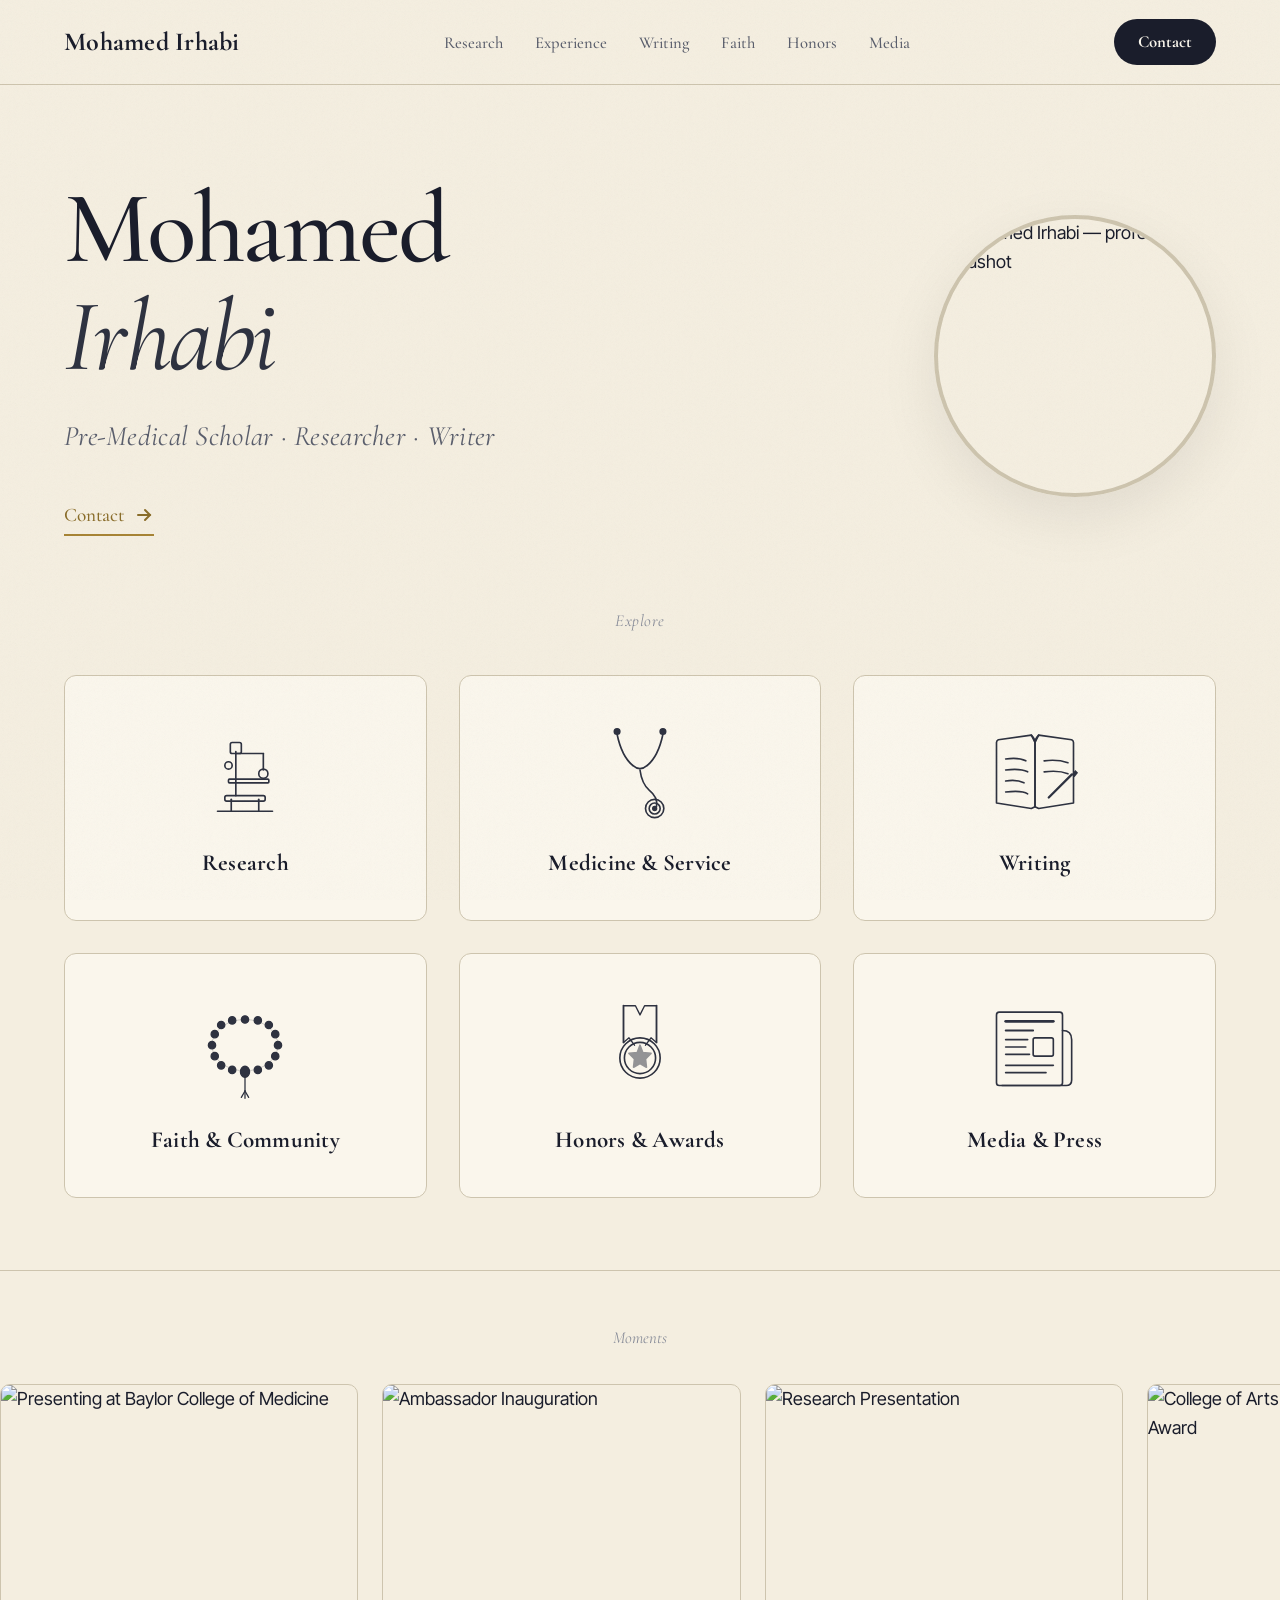
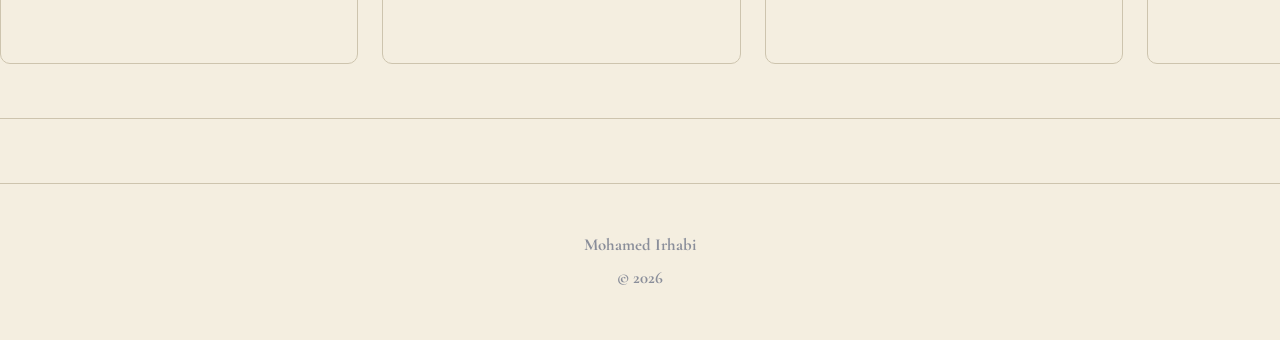
==== commit 0bc25f2d: "Add files via upload" ====
--- a/index.html
+++ b/index.html
@@ -1,6 +1,15 @@
 <!DOCTYPE html>
 <html lang="en">
 <head>
+  <!-- Google tag (gtag.js) -->
+  <script async src="https://www.googletagmanager.com/gtag/js?id=G-EGNEGYCS93"></script>
+  <script>
+    window.dataLayer = window.dataLayer || [];
+    function gtag(){dataLayer.push(arguments);}
+    gtag('js', new Date());
+    gtag('config', 'G-EGNEGYCS93');
+  </script>
+
   <meta charset="UTF-8" />
   <meta name="viewport" content="width=device-width, initial-scale=1.0" />
   <title>Mohamed Irhabi</title>
@@ -12,179 +21,269 @@
 
   <link rel="stylesheet" href="styles.css" />
 </head>
-<body class="page-landing">
+<body>
 
   <div class="grain" aria-hidden="true"></div>
 
-  <main class="desk">
-
-    <!-- Header inscription, top-left like a plaque -->
-    <header class="plaque">
-      <h1 class="plaque__name">
-        <span>Mohamed</span>
-        <span class="plaque__italic">Irhabi</span>
-      </h1>
-      <p class="plaque__sub">— a desk, briefly arranged. —</p>
-    </header>
-
-    <!-- The four objects -->
-    <section class="objects" aria-label="Navigation">
-
-      <!-- ─────────── 1. STETHOSCOPE → Research ─────────── -->
-      <a href="research.html" class="object object--stethoscope" data-label="Research">
-        <svg viewBox="0 0 200 200" xmlns="http://www.w3.org/2000/svg" aria-hidden="true">
-          <g fill="none" stroke="currentColor" stroke-width="1.4" stroke-linecap="round" stroke-linejoin="round">
-            <!-- Earpieces -->
-            <path d="M55 35 Q 50 28, 45 30 Q 40 32, 42 38" />
-            <path d="M145 35 Q 150 28, 155 30 Q 160 32, 158 38" />
-            <!-- Ear tubes curving down -->
-            <path d="M55 35 Q 60 60, 75 80" />
-            <path d="M145 35 Q 140 60, 125 80" />
-            <!-- Y-junction -->
-            <path d="M75 80 Q 100 95, 125 80" />
-            <!-- Tube down to chestpiece, looped naturally -->
-            <path d="M100 95 Q 105 110, 115 120 Q 130 132, 140 145 Q 148 158, 140 168" />
-            <!-- Chestpiece (bell + diaphragm) -->
-            <circle cx="135" cy="172" r="14" />
-            <circle cx="135" cy="172" r="9" />
-            <circle cx="135" cy="172" r="2" fill="currentColor" />
-            <!-- Tiny detail dots on earpieces -->
-            <circle cx="42" cy="32" r="2" fill="currentColor" />
-            <circle cx="158" cy="32" r="2" fill="currentColor" />
+  <!-- ── HEADER ── -->
+  <header class="masthead">
+    <a href="index.html" class="masthead__brand" style="font-size: 26px; font-weight: 900">Mohamed Irhabi</a>
+    <nav>
+      <ul class="masthead__nav">
+        <li><a href="research.html">Research</a></li>
+        <li><a href="medicine.html">Experience</a></li>
+        <li><a href="writing.html">Writing</a></li>
+        <li><a href="faith.html">Faith</a></li>
+        <li><a href="honors.html">Honors</a></li>
+        <li><a href="media.html">Media</a></li>
+      </ul>
+    </nav>
+    <a href="contact.html" class="masthead__cta" style="font-weight: 800">Contact</a>
+  </header>
+
+  <!-- ── HERO ── -->
+  <section class="hero">
+    <div class="hero__content">
+      <h1 class="hero__name">Mohamed<br><em>Irhabi</em></h1>
+      <p class="hero__tagline">Pre-Medical Scholar · Researcher · Writer</p>
+      <a href="contact.html" class="hero__cta">
+        Contact
+        <svg width="20" height="20" viewBox="0 0 20 20" fill="none" stroke="currentColor" stroke-width="2" stroke-linecap="round"><line x1="4" y1="10" x2="16" y2="10"/><polyline points="11,5 16,10 11,15"/></svg>
+      </a>
+    </div>
+    <div class="hero__portrait">
+      <img src="images/headshot.png" alt="Mohamed Irhabi — professional headshot" />
+    </div>
+  </section>
+
+  <!-- ── SECTION CARDS ── -->
+  <section class="sections">
+    <p class="sections__label">Explore</p>
+    <div class="sections__grid">
+
+      <!-- 1. RESEARCH — Microscope + Bubbles -->
+      <a href="research.html" class="card card--research">
+        <svg class="card__icon" viewBox="0 0 120 120" fill="none" stroke="currentColor" stroke-width="1.8" stroke-linecap="round" stroke-linejoin="round">
+          <!-- Microscope base -->
+          <path d="M30 105h60"/>
+          <path d="M45 105V92"/>
+          <path d="M75 105V92"/>
+          <rect x="38" y="88" width="44" height="6" rx="2"/>
+          <!-- Column -->
+          <path d="M50 88V40"/>
+          <!-- Arm -->
+          <path d="M50 42h30"/>
+          <!-- Eyepiece -->
+          <rect x="44" y="30" width="12" height="12" rx="2"/>
+          <!-- Objective -->
+          <path d="M80 42v18"/>
+          <circle cx="80" cy="64" r="5"/>
+          <!-- Stage -->
+          <rect x="42" y="70" width="44" height="4" rx="1"/>
+          <!-- Focus knob -->
+          <circle cx="42" cy="55" r="4"/>
+          <!-- Bubbles (animated on hover) -->
+          <g class="bubble"><circle cx="92" cy="52" r="3" fill="currentColor" opacity="0.5"/></g>
+          <g class="bubble"><circle cx="98" cy="42" r="2" fill="currentColor" opacity="0.4"/></g>
+          <g class="bubble"><circle cx="88" cy="38" r="2.5" fill="currentColor" opacity="0.45"/></g>
+          <g class="bubble"><circle cx="95" cy="30" r="1.8" fill="currentColor" opacity="0.35"/></g>
+        </svg>
+        <span class="card__label">Research</span>
+
+      </a>
+
+      <!-- 2. MEDICINE — Stethoscope + Pulse -->
+      <a href="medicine.html" class="card card--medicine">
+        <svg class="card__icon" viewBox="0 0 120 120" fill="none" stroke="currentColor" stroke-width="1.8" stroke-linecap="round" stroke-linejoin="round">
+          <!-- Earpieces -->
+          <circle cx="35" cy="18" r="3" fill="currentColor"/>
+          <circle cx="85" cy="18" r="3" fill="currentColor"/>
+          <!-- Ear tubes -->
+          <path d="M35 21Q40 45,52 55"/>
+          <path d="M85 21Q80 45,68 55"/>
+          <!-- Y-junction + tube -->
+          <path d="M52 55Q60 62,68 55"/>
+          <path d="M60 60Q62 75,70 82Q80 90,78 100"/>
+          <!-- Chestpiece -->
+          <circle cx="76" cy="102" r="10"/>
+          <circle cx="76" cy="102" r="6"/>
+          <circle cx="76" cy="102" r="2" fill="currentColor"/>
+          <!-- Pulse wave (animated on hover) -->
+          <path class="pulse-wave" d="M15 85 L25 85 L30 75 L35 95 L40 70 L45 90 L50 85 L55 85" stroke-width="2"/>
+        </svg>
+        <span class="card__label">Medicine &amp; Service</span>
+
+      </a>
+
+      <!-- 3. WRITING — Journal + Pen -->
+      <a href="writing.html" class="card card--writing">
+        <svg class="card__icon" viewBox="0 0 120 120" fill="none" stroke="currentColor" stroke-width="1.8" stroke-linecap="round" stroke-linejoin="round">
+          <!-- Open book left -->
+          <path d="M18 30Q18 28,20 27L56 22L60 30V100L56 102L18 96Z"/>
+          <!-- Open book right -->
+          <path d="M102 30Q102 28,100 27L64 22L60 30V100L64 102L102 96Z"/>
+          <!-- Spine -->
+          <path d="M60 30Q60 26,56 22"/>
+          <path d="M60 30Q60 26,64 22"/>
+          <!-- Text lines left -->
+          <path d="M28 48Q42 46,50 50"/>
+          <path d="M28 60Q44 58,52 62"/>
+          <path d="M28 72Q40 70,48 74"/>
+          <path d="M28 84Q46 82,52 86"/>
+          <!-- Text lines right -->
+          <path d="M70 50Q84 48,96 52"/>
+          <path d="M70 62Q86 60,96 64"/>
+          <!-- Pen (with animated stroke) -->
+          <g class="pen-tip">
+            <line x1="75" y1="90" x2="100" y2="65" stroke-width="2.5"/>
+            <path d="M100 65L104 60L107 63L103 68Z" fill="currentColor" stroke="none"/>
           </g>
-        </svg>
-        <span class="object__label">
-          <span class="object__roman">I.</span>
-          <span class="object__name">Research</span>
-        </span>
-      </a>
-
-      <!-- ─────────── 2. MICROSCOPE → Medicine & Service ─────────── -->
-      <a href="medicine.html" class="object object--microscope" data-label="Medicine &amp; Service">
-        <svg viewBox="0 0 200 200" xmlns="http://www.w3.org/2000/svg" aria-hidden="true">
-          <g fill="none" stroke="currentColor" stroke-width="1.4" stroke-linecap="round" stroke-linejoin="round">
-            <!-- Base -->
-            <path d="M50 175 L 150 175 L 145 165 L 55 165 Z" />
-            <!-- Stage arm rising from base -->
-            <path d="M75 165 L 75 130" />
-            <path d="M75 130 L 110 130" />
-            <!-- Stage (with slide hint) -->
-            <rect x="65" y="125" width="50" height="6" rx="1" />
-            <line x1="80" y1="128" x2="100" y2="128" />
-            <!-- Vertical column / focus knobs -->
-            <path d="M75 130 L 75 70" />
-            <circle cx="65" cy="100" r="5" />
-            <circle cx="65" cy="115" r="3" />
-            <!-- Curved arm to objective -->
-            <path d="M75 70 Q 90 60, 110 65" />
-            <!-- Objective lens turret -->
-            <circle cx="115" cy="80" r="10" />
-            <line x1="115" y1="90" x2="115" y2="100" />
-            <circle cx="115" cy="105" r="3" />
-            <!-- Eyepiece tube going up -->
-            <path d="M105 65 L 105 35 L 130 35 L 130 50" />
-            <!-- Eyepiece -->
-            <ellipse cx="117" cy="32" rx="14" ry="4" />
-            <!-- Light/decorative dot -->
-            <circle cx="100" cy="170" r="1.5" fill="currentColor" />
+          <!-- Animated pen stroke -->
+          <path class="pen-stroke" d="M70 74Q80 72,96 76" stroke-width="1.5" stroke="currentColor"/>
+        </svg>
+        <span class="card__label">Writing</span>
+
+      </a>
+
+      <!-- 4. FAITH — Prayer Beads -->
+      <a href="faith.html" class="card card--faith">
+        <svg class="card__icon" viewBox="0 0 120 120" fill="none" stroke="currentColor" stroke-width="1.4" stroke-linecap="round" stroke-linejoin="round">
+          <!-- Main loop -->
+          <ellipse cx="60" cy="58" rx="36" ry="28" stroke-width="0.8" opacity="0.3"/>
+          <!-- Beads around loop -->
+          <circle class="bead" cx="60" cy="30" r="4" fill="currentColor"/>
+          <circle class="bead" cx="74" cy="31" r="4" fill="currentColor"/>
+          <circle class="bead" cx="46" cy="31" r="4" fill="currentColor"/>
+          <circle class="bead" cx="86" cy="36" r="4" fill="currentColor"/>
+          <circle class="bead" cx="34" cy="36" r="4" fill="currentColor"/>
+          <circle class="bead" cx="93" cy="46" r="4" fill="currentColor"/>
+          <circle class="bead" cx="27" cy="46" r="4" fill="currentColor"/>
+          <circle class="bead" cx="96" cy="58" r="4" fill="currentColor"/>
+          <circle class="bead" cx="24" cy="58" r="4" fill="currentColor"/>
+          <circle class="bead" cx="93" cy="70" r="4" fill="currentColor"/>
+          <circle class="bead" cx="27" cy="70" r="4" fill="currentColor"/>
+          <circle class="bead" cx="86" cy="80" r="4" fill="currentColor"/>
+          <circle class="bead" cx="34" cy="80" r="4" fill="currentColor"/>
+          <circle class="bead" cx="74" cy="85" r="4" fill="currentColor"/>
+          <circle class="bead" cx="46" cy="85" r="4" fill="currentColor"/>
+          <!-- Imam bead -->
+          <ellipse cx="60" cy="87" rx="5" ry="6" fill="currentColor"/>
+          <!-- Tassel -->
+          <line x1="60" y1="93" x2="60" y2="108"/>
+          <line x1="60" y1="108" x2="56" y2="115"/>
+          <line x1="60" y1="108" x2="60" y2="116"/>
+          <line x1="60" y1="108" x2="64" y2="115"/>
+        </svg>
+        <span class="card__label">Faith &amp; Community</span>
+
+      </a>
+
+      <!-- 5. HONORS — Medal -->
+      <a href="honors.html" class="card card--honors">
+        <svg class="card__icon" viewBox="0 0 120 120" fill="none" stroke="currentColor" stroke-width="1.8" stroke-linecap="round" stroke-linejoin="round">
+          <!-- Ribbon -->
+          <path d="M42 15L42 55" stroke-width="2"/>
+          <path d="M78 15L78 55" stroke-width="2"/>
+          <path d="M42 15L55 15L60 25L65 15L78 15" stroke-width="1.5"/>
+          <!-- Medal circle -->
+          <circle cx="60" cy="72" r="22"/>
+          <circle cx="60" cy="72" r="17"/>
+          <!-- Star inside medal -->
+          <path d="M60 58L63 66L72 67L66 73L67 82L60 78L53 82L54 73L48 67L57 66Z" fill="currentColor" opacity="0.5"/>
+          <!-- Shine rays (animated) -->
+          <g class="shine-ray">
+            <line x1="60" y1="44" x2="60" y2="38" stroke="var(--gold)" stroke-width="2"/>
+            <line x1="82" y1="52" x2="86" y2="48" stroke="var(--gold)" stroke-width="2"/>
+            <line x1="38" y1="52" x2="34" y2="48" stroke="var(--gold)" stroke-width="2"/>
+            <line x1="88" y1="72" x2="94" y2="72" stroke="var(--gold)" stroke-width="2"/>
+            <line x1="32" y1="72" x2="26" y2="72" stroke="var(--gold)" stroke-width="2"/>
           </g>
-        </svg>
-        <span class="object__label">
-          <span class="object__roman">II.</span>
-          <span class="object__name">Medicine &amp; Service</span>
-        </span>
-      </a>
-
-      <!-- ─────────── 3. JOURNAL & PEN → Writing ─────────── -->
-      <a href="writing.html" class="object object--journal" data-label="Writing">
-        <svg viewBox="0 0 200 200" xmlns="http://www.w3.org/2000/svg" aria-hidden="true">
-          <g fill="none" stroke="currentColor" stroke-width="1.4" stroke-linecap="round" stroke-linejoin="round">
-            <!-- Open book — left page -->
-            <path d="M30 60 Q 28 58, 30 56 L 95 50 L 100 60 L 100 165 L 95 168 L 30 162 Z" />
-            <!-- Open book — right page -->
-            <path d="M170 60 Q 172 58, 170 56 L 105 50 L 100 60 L 100 165 L 105 168 L 170 162 Z" />
-            <!-- Spine arch -->
-            <path d="M100 60 Q 100 55, 95 50" />
-            <path d="M100 60 Q 100 55, 105 50" />
-            <!-- Handwritten lines on left page -->
-            <path d="M40 80 Q 60 78, 85 82" />
-            <path d="M40 95 Q 65 93, 88 96" />
-            <path d="M40 110 Q 55 108, 80 112" />
-            <path d="M40 125 Q 70 122, 90 126" />
-            <path d="M40 140 Q 60 138, 78 142" />
-            <!-- Handwritten lines on right page -->
-            <path d="M115 82 Q 140 80, 162 84" />
-            <path d="M112 97 Q 138 95, 160 99" />
-            <path d="M115 112 Q 142 110, 164 114" />
-            <path d="M112 127 Q 135 125, 158 129" />
-            <!-- Fountain pen lying diagonally across the right page -->
-            <line x1="125" y1="155" x2="180" y2="105" stroke-width="2" />
-            <!-- Pen nib -->
-            <path d="M180 105 L 184 100 L 187 103 L 183 108 Z" fill="currentColor" stroke="none" />
-            <!-- Pen cap accent -->
-            <line x1="135" y1="145" x2="142" y2="151" />
-          </g>
-        </svg>
-        <span class="object__label">
-          <span class="object__roman">III.</span>
-          <span class="object__name">Writing</span>
-        </span>
-      </a>
-
-      <!-- ─────────── 4. PRAYER BEADS → Faith & Community ─────────── -->
-      <a href="faith.html" class="object object--beads" data-label="Faith &amp; Community">
-        <svg viewBox="0 0 200 200" xmlns="http://www.w3.org/2000/svg" aria-hidden="true">
-          <g fill="none" stroke="currentColor" stroke-width="1.4" stroke-linecap="round" stroke-linejoin="round">
-            <!-- Misbaha laid in a soft loop on the desk -->
-            <!-- Main loop (open ring, slightly tilted) -->
-            <ellipse cx="100" cy="105" rx="55" ry="42" />
-
-            <!-- Beads around the loop, drawn at angles -->
-            <!-- Top beads -->
-            <circle cx="100" cy="63" r="3.5" fill="currentColor" />
-            <circle cx="115" cy="64" r="3.5" fill="currentColor" />
-            <circle cx="85"  cy="64" r="3.5" fill="currentColor" />
-            <circle cx="130" cy="68" r="3.5" fill="currentColor" />
-            <circle cx="70"  cy="68" r="3.5" fill="currentColor" />
-            <circle cx="143" cy="75" r="3.5" fill="currentColor" />
-            <circle cx="57"  cy="75" r="3.5" fill="currentColor" />
-            <!-- Side beads -->
-            <circle cx="152" cy="88" r="3.5" fill="currentColor" />
-            <circle cx="48"  cy="88" r="3.5" fill="currentColor" />
-            <circle cx="155" cy="105" r="3.5" fill="currentColor" />
-            <circle cx="45"  cy="105" r="3.5" fill="currentColor" />
-            <circle cx="152" cy="122" r="3.5" fill="currentColor" />
-            <circle cx="48"  cy="122" r="3.5" fill="currentColor" />
-            <!-- Bottom beads -->
-            <circle cx="143" cy="135" r="3.5" fill="currentColor" />
-            <circle cx="57"  cy="135" r="3.5" fill="currentColor" />
-            <circle cx="130" cy="142" r="3.5" fill="currentColor" />
-            <circle cx="70"  cy="142" r="3.5" fill="currentColor" />
-            <circle cx="115" cy="146" r="3.5" fill="currentColor" />
-            <circle cx="85"  cy="146" r="3.5" fill="currentColor" />
-            <!-- Imam (leader) bead — larger, at the bottom join -->
-            <ellipse cx="100" cy="148" rx="5" ry="6" fill="currentColor" />
-            <!-- Tassel hanging down from imam bead -->
-            <line x1="100" y1="154" x2="100" y2="170" />
-            <line x1="100" y1="170" x2="96" y2="178" />
-            <line x1="100" y1="170" x2="100" y2="180" />
-            <line x1="100" y1="170" x2="104" y2="178" />
-          </g>
-        </svg>
-        <span class="object__label">
-          <span class="object__roman">IV.</span>
-          <span class="object__name">Faith &amp; Community</span>
-        </span>
-      </a>
-
-    </section>
-
-    <!-- Tiny instruction at the bottom -->
-    <footer class="instruction">
-      <p>Hover any object · Click to enter</p>
-    </footer>
-
-  </main>
+          <!-- Ribbon tails -->
+          <path d="M42 55L48 50L54 58" stroke-width="1.5"/>
+          <path d="M78 55L72 50L66 58" stroke-width="1.5"/>
+        </svg>
+        <span class="card__label">Honors &amp; Awards</span>
+
+      </a>
+
+      <!-- 6. MEDIA — Newspaper -->
+      <a href="media.html" class="card card--media">
+        <svg class="card__icon" viewBox="0 0 120 120" fill="none" stroke="currentColor" stroke-width="1.8" stroke-linecap="round" stroke-linejoin="round">
+          <!-- Newspaper body -->
+          <rect x="18" y="22" width="72" height="80" rx="3"/>
+          <!-- Fold -->
+          <path d="M90 42Q100 42,100 52V96Q100 102,94 102H24"/>
+          <!-- Masthead line -->
+          <line x1="28" y1="32" x2="80" y2="32" stroke-width="3"/>
+          <!-- Headline -->
+          <line x1="28" y1="42" x2="58" y2="42" stroke-width="2"/>
+          <!-- Article lines -->
+          <line x1="28" y1="52" x2="52" y2="52"/>
+          <line x1="28" y1="60" x2="50" y2="60"/>
+          <line x1="28" y1="68" x2="54" y2="68"/>
+          <!-- Image placeholder -->
+          <rect x="58" y="50" width="22" height="20" rx="2"/>
+          <!-- More lines -->
+          <line x1="28" y1="80" x2="80" y2="80"/>
+          <line x1="28" y1="88" x2="72" y2="88"/>
+          <!-- Flash circle (animated) -->
+          <circle class="flash-circle" cx="60" cy="60" r="30" fill="var(--gold)" opacity="0"/>
+        </svg>
+        <span class="card__label">Media &amp; Press</span>
+
+      </a>
+
+    </div>
+  </section>
+
+  <!-- ── PHOTO GALLERY ── -->
+  <section class="gallery reveal">
+    <p class="gallery__label">Moments</p>
+    <div class="gallery__track">
+      <div class="gallery__item">
+        <img src="images/bcm-presenting.jpg" alt="Presenting at Baylor College of Medicine" loading="lazy" />
+        <span class="gallery__caption">Baylor College of Medicine</span>
+      </div>
+      <div class="gallery__item">
+        <img src="images/ambassador.jpg" alt="Ambassador Inauguration" loading="lazy" />
+        <span class="gallery__caption">Ambassador Inauguration</span>
+      </div>
+      <div class="gallery__item">
+        <img src="images/research-presenting.jpg" alt="Research Presentation" loading="lazy" />
+        <span class="gallery__caption">Research Presentation</span>
+      </div>
+      <div class="gallery__item">
+        <img src="images/excellence-award.jpg" alt="College of Arts &amp; Sciences Excellence Award" loading="lazy" />
+        <span class="gallery__caption">Arts &amp; Sciences Excellence Award</span>
+      </div>
+      <div class="gallery__item">
+        <img src="images/wcmq-mentor.jpg" alt="Weill Cornell Medicine Qatar" loading="lazy" />
+        <span class="gallery__caption">Weill Cornell Medicine — Qatar</span>
+      </div>
+      <div class="gallery__item">
+        <img src="images/bcm-internship.jpg" alt="BCM Clinical Internship" loading="lazy" />
+        <span class="gallery__caption">Clinical Preceptorship — BCM</span>
+      </div>
+      <div class="gallery__item">
+        <img src="images/award-ceremony.jpg" alt="Award Ceremony" loading="lazy" />
+        <span class="gallery__caption">Best Presentation Award</span>
+      </div>
+      <div class="gallery__item">
+        <img src="images/ambassador-group.jpg" alt="Ambassador group photo" loading="lazy" />
+        <span class="gallery__caption">Ambassador Cohort</span>
+      </div>
+      <div class="gallery__item">
+        <img src="images/good-overall.jpg" alt="Mohamed Irhabi" loading="lazy" />
+        <span class="gallery__caption">Formal Dinner</span>
+      </div>
+    </div>
+  </section>
+
+  <!-- ── FOOTER ── -->
+  <footer class="colophon">
+    <p style="font-weight: 700">Mohamed Irhabi</p>
+    <p style="font-weight: 900">&copy; <span id="year"></span></p>
+  </footer>
 
   <script src="script.js"></script>
 </body>
--- a/styles.css
+++ b/styles.css
@@ -1,28 +1,28 @@
 /* =========================================================
-   MOHAMED IRHABI — PERSONAL SITE
-   "The Reading Room" — manuscript-page aesthetic
+   MOHAMED IRHABI — PERSONAL SITE (REDESIGN)
+   Warm manuscript aesthetic — bolder, bigger, interactive
    ========================================================= */
 
 :root {
-  --paper:        #f4eee0;   /* warm cream */
+  --paper:        #f4eee0;
   --paper-deep:   #ece4d2;
   --paper-soft:   #faf6ec;
-  --ink:          #20232e;   /* deep ink, never pure black */
-  --ink-soft:     #3a3f4f;
-  --ink-mute:     #6a6e7c;
-  --ink-light:    #98989e;
-  --gold:         #a78435;   /* aged-gold accent */
-  --gold-deep:    #806328;
+  --ink:          #1a1d2b;
+  --ink-soft:     #2e3240;
+  --ink-mute:     #5a5e6c;
+  --ink-light:    #8a8e9a;
+  --gold:         #a78435;
+  --gold-deep:    #8a6d2a;
+  --gold-glow:    rgba(167, 132, 53, 0.12);
   --rule:         #cdc4ae;
 
-  --serif: "Cormorant Garamond", "Iowan Old Style", Georgia, serif;
-  --sans:  "Inter Tight", -apple-system, BlinkMacSystemFont, sans-serif;
-
-  --gutter: clamp(1.25rem, 4vw, 3rem);
-  --max:    1240px;
-}
-
-* { box-sizing: border-box; margin: 0; padding: 0; }
+  --serif: "Cormorant Garamond", Georgia, serif;
+  --sans:  "Inter Tight", -apple-system, sans-serif;
+  --gutter: clamp(1.5rem, 5vw, 4rem);
+  --max: 1280px;
+}
+
+*, *::before, *::after { box-sizing: border-box; margin: 0; padding: 0; }
 html { scroll-behavior: smooth; }
 
 body {
@@ -32,401 +32,497 @@
   color: var(--ink);
   line-height: 1.6;
   -webkit-font-smoothing: antialiased;
-  -moz-osx-font-smoothing: grayscale;
   min-height: 100vh;
   overflow-x: hidden;
-}
-
-/* Subtle grain — gives the cream paper a real-paper texture */
+  font-size: 18px;
+}
+
 .grain {
-  position: fixed;
-  inset: 0;
+  position: fixed; inset: 0;
+  pointer-events: none; z-index: 1000;
+  opacity: 0.06; mix-blend-mode: multiply;
+  background-image: url("data:image/svg+xml;utf8,<svg xmlns='http://www.w3.org/2000/svg' width='240' height='240'><filter id='n'><feTurbulence baseFrequency='0.85' numOctaves='2' stitchTiles='stitch'/></filter><rect width='240' height='240' filter='url(%23n)' opacity='0.55'/></svg>");
+}
+
+::selection { background: var(--gold); color: var(--paper-soft); }
+img { display: block; max-width: 100%; }
+
+/* ── MASTHEAD ── */
+.masthead {
+  position: sticky; top: 0; z-index: 50;
+  display: flex; justify-content: space-between; align-items: center;
+  padding: 1.2rem var(--gutter);
+  background: color-mix(in srgb, var(--paper) 92%, transparent);
+  backdrop-filter: blur(12px);
+  -webkit-backdrop-filter: blur(12px);
+  border-bottom: 1px solid var(--rule);
+}
+
+.masthead__brand {
+  font-family: var(--serif);
+  font-weight: 500;
+  font-size: clamp(1.2rem, 2vw, 1.5rem);
+  color: var(--ink);
+  text-decoration: none;
+  letter-spacing: 0.01em;
+}
+.masthead__brand:hover { color: var(--gold-deep); }
+
+.masthead__nav {
+  display: flex; gap: clamp(1rem, 2.5vw, 2rem);
+  list-style: none; align-items: center;
+}
+
+.masthead__nav a {
+  font-family: var(--serif);
+  font-size: clamp(1rem, 1.3vw, 1.2rem);
+  font-weight: 500;
+  color: var(--ink-mute);
+  text-decoration: none;
+  transition: color 0.25s;
+  position: relative;
+}
+.masthead__nav a:hover, .masthead__nav a.is-current { color: var(--ink); }
+.masthead__nav a.is-current::after {
+  content: ""; position: absolute;
+  bottom: -4px; left: 0; right: 0;
+  height: 2px; background: var(--gold); border-radius: 1px;
+}
+
+.masthead__cta {
+  font-family: var(--serif);
+  font-size: 1.05rem; font-weight: 500;
+  color: var(--paper-soft);
+  background: var(--ink);
+  padding: 0.6rem 1.5rem;
+  border-radius: 100px;
+  text-decoration: none;
+  transition: background 0.3s, transform 0.2s;
+}
+.masthead__cta:hover {
+  background: var(--gold-deep);
+  transform: translateY(-1px);
+}
+
+@media (max-width: 800px) {
+  .masthead { flex-wrap: wrap; gap: 0.75rem; }
+  .masthead__nav { gap: 0.7rem; order: 3; width: 100%; justify-content: center; }
+  .masthead__cta { font-size: 0.95rem; padding: 0.5rem 1.2rem; }
+}
+
+/* ── HERO ── */
+.hero {
+  max-width: var(--max);
+  margin: 0 auto;
+  padding: clamp(4rem, 10vh, 8rem) var(--gutter) clamp(3rem, 8vh, 6rem);
+  display: grid;
+  grid-template-columns: 1fr auto;
+  gap: clamp(2rem, 5vw, 5rem);
+  align-items: center;
+}
+
+.hero__content { animation: fadeUp 0.8s 0.1s both; }
+
+.hero__name {
+  font-family: var(--serif);
+  font-weight: 500;
+  font-size: clamp(3.5rem, 8vw, 6.5rem);
+  line-height: 1.05;
+  letter-spacing: -0.025em;
+  color: var(--ink);
+}
+.hero__name em {
+  font-style: italic;
+  font-weight: 400;
+  color: var(--ink-soft);
+}
+
+.hero__tagline {
+  margin-top: 1.5rem;
+  font-family: var(--serif);
+  font-size: clamp(1.3rem, 2.2vw, 1.8rem);
+  font-weight: 400;
+  font-style: italic;
+  color: var(--ink-mute);
+  letter-spacing: 0.01em;
+}
+
+.hero__cta {
+  display: inline-flex; align-items: center; gap: 0.6rem;
+  margin-top: 2.5rem;
+  font-family: var(--serif);
+  font-size: clamp(1.15rem, 1.5vw, 1.35rem);
+  font-weight: 500;
+  color: var(--gold-deep);
+  text-decoration: none;
+  border-bottom: 2px solid var(--gold);
+  padding-bottom: 4px;
+  transition: color 0.25s, border-color 0.25s, gap 0.3s;
+}
+.hero__cta:hover {
+  color: var(--ink);
+  border-color: var(--ink);
+  gap: 1rem;
+}
+.hero__cta svg { transition: transform 0.3s; }
+.hero__cta:hover svg { transform: translateX(4px); }
+
+.hero__portrait {
+  width: clamp(200px, 22vw, 320px);
+  height: clamp(200px, 22vw, 320px);
+  border-radius: 50%;
+  overflow: hidden;
+  border: 4px solid var(--rule);
+  box-shadow: 0 20px 60px rgba(0,0,0,0.08);
+  animation: fadeUp 0.8s 0.3s both;
+}
+.hero__portrait img {
+  width: 100%; height: 100%;
+  object-fit: cover; object-position: center 15%;
+}
+
+@media (max-width: 700px) {
+  .hero {
+    grid-template-columns: 1fr;
+    text-align: center;
+    gap: 2rem;
+  }
+  .hero__portrait {
+    margin: 0 auto;
+    order: -1;
+    width: 180px; height: 180px;
+  }
+  .hero__cta { margin: 2rem auto 0; }
+}
+
+/* ── SECTION CARDS ── */
+.sections {
+  max-width: var(--max);
+  margin: 0 auto;
+  padding: 0 var(--gutter) clamp(3rem, 8vh, 6rem);
+}
+
+.sections__label {
+  font-family: var(--serif);
+  font-style: italic;
+  font-size: clamp(1.05rem, 1.3vw, 1.2rem);
+  color: var(--ink-light);
+  text-align: center;
+  margin-bottom: 2.5rem;
+  letter-spacing: 0.03em;
+}
+
+.sections__grid {
+  display: grid;
+  grid-template-columns: repeat(3, 1fr);
+  gap: clamp(1rem, 2.5vw, 2rem);
+}
+
+@media (max-width: 900px) { .sections__grid { grid-template-columns: repeat(2, 1fr); } }
+@media (max-width: 550px) { .sections__grid { grid-template-columns: 1fr; } }
+
+.card {
+  display: flex; flex-direction: column;
+  align-items: center; gap: 1.25rem;
+  padding: clamp(2rem, 3vw, 3rem) 1.5rem;
+  text-decoration: none; color: var(--ink);
+  background: var(--paper-soft);
+  border: 1px solid var(--rule);
+  border-radius: 12px;
+  position: relative;
+  transition: transform 0.45s cubic-bezier(0.2,0.7,0.2,1),
+              box-shadow 0.45s ease,
+              border-color 0.3s ease;
+  cursor: pointer;
+  overflow: hidden;
+}
+
+.card::before {
+  content: "";
+  position: absolute; inset: 0;
+  border-radius: 12px;
+  box-shadow: inset 0 0 0 2px var(--gold);
+  opacity: 0;
+  transition: opacity 0.35s ease;
   pointer-events: none;
-  z-index: 1000;
-  opacity: 0.07;
-  mix-blend-mode: multiply;
-  background-image: url("data:image/svg+xml;utf8,<svg xmlns='http://www.w3.org/2000/svg' width='240' height='240'><filter id='n'><feTurbulence baseFrequency='0.85' numOctaves='2' stitchTiles='stitch'/></filter><rect width='240' height='240' filter='url(%23n)' opacity='0.55'/></svg>");
-}
-
-::selection {
-  background: var(--gold);
-  color: var(--paper-soft);
-}
-
-/* =========================================================
-   LANDING PAGE — THE DESK
-   ========================================================= */
-
-.page-landing {
-  display: flex;
-  align-items: center;
-  justify-content: center;
-}
-
-.desk {
-  width: 100%;
-  min-height: 100vh;
-  max-width: var(--max);
-  padding: clamp(2rem, 5vh, 4rem) var(--gutter);
-  display: grid;
-  grid-template-rows: auto 1fr auto;
-  gap: clamp(2rem, 5vh, 4rem);
-  position: relative;
-}
-
-/* Decorative corner ornaments — like an engraving border */
-.desk::before,
-.desk::after {
-  content: "";
-  position: absolute;
-  width: 40px;
-  height: 40px;
-  border: 1px solid var(--rule);
-  pointer-events: none;
-}
-.desk::before {
-  top: 1.5rem; left: 1.5rem;
-  border-right: none; border-bottom: none;
-}
-.desk::after {
-  bottom: 1.5rem; right: 1.5rem;
-  border-left: none; border-top: none;
-}
-
-/* Plaque (top inscription) */
-.plaque {
+}
+
+.card:hover {
+  transform: translateY(-6px);
+  box-shadow: 0 16px 48px var(--gold-glow), 0 4px 12px rgba(0,0,0,0.04);
+  border-color: var(--gold);
+}
+.card:hover::before { opacity: 1; }
+
+.card__icon {
+  width: clamp(80px, 10vw, 110px);
+  height: clamp(80px, 10vw, 110px);
+  color: var(--ink-soft);
+  transition: color 0.35s, transform 0.5s cubic-bezier(0.2,0.7,0.2,1);
+}
+.card:hover .card__icon {
+  color: var(--gold-deep);
+  transform: scale(1.06);
+}
+
+.card__label {
+  font-family: var(--serif);
+  font-weight: 800;
+  font-size: clamp(1.25rem, 1.8vw, 1.5rem);
   text-align: center;
-  animation: fadeUp 1s 0.1s both;
-}
-
-.plaque__name {
-  font-family: var(--serif);
-  font-weight: 400;
-  font-size: clamp(2.5rem, 6vw, 4.5rem);
-  line-height: 1;
-  letter-spacing: -0.015em;
-  color: var(--ink);
-  display: inline-flex;
-  flex-wrap: wrap;
-  gap: 0.4em;
-  justify-content: center;
-}
-
-.plaque__italic {
-  font-style: italic;
-  color: var(--ink-soft);
-}
-
-.plaque__sub {
-  margin-top: 1rem;
+  letter-spacing: 0.01em;
+}
+
+.card__desc {
   font-family: var(--serif);
   font-style: italic;
   font-size: clamp(0.95rem, 1.2vw, 1.05rem);
   color: var(--ink-mute);
-  letter-spacing: 0.02em;
-}
-
-/* Objects grid */
-.objects {
-  display: grid;
-  grid-template-columns: repeat(2, 1fr);
-  gap: clamp(1.5rem, 4vw, 3rem);
-  align-items: center;
-  align-content: center;
-  justify-items: center;
-  max-width: 900px;
-  margin: 0 auto;
-  width: 100%;
-}
-
-@media (min-width: 900px) {
-  .objects {
-    grid-template-columns: repeat(4, 1fr);
-    gap: clamp(1rem, 3vw, 2.5rem);
-  }
-}
-
-.object {
+  text-align: center;
+  line-height: 1.45;
+}
+
+/* ── SVG HOVER ANIMATIONS ── */
+
+/* Research — bubbles float up */
+.card--research .bubble {
+  opacity: 0;
+  transition: opacity 0.3s;
+}
+.card--research:hover .bubble { opacity: 1; }
+.card--research:hover .bubble:nth-child(1) { animation: floatUp 1.8s 0s ease-in-out infinite; }
+.card--research:hover .bubble:nth-child(2) { animation: floatUp 1.8s 0.3s ease-in-out infinite; }
+.card--research:hover .bubble:nth-child(3) { animation: floatUp 1.8s 0.6s ease-in-out infinite; }
+.card--research:hover .bubble:nth-child(4) { animation: floatUp 1.8s 0.9s ease-in-out infinite; }
+
+@keyframes floatUp {
+  0%   { transform: translateY(0) scale(1); opacity: 0.7; }
+  100% { transform: translateY(-35px) scale(0.4); opacity: 0; }
+}
+
+/* Medicine — heartbeat pulse */
+.card--medicine .pulse-wave {
+  stroke-dasharray: 120;
+  stroke-dashoffset: 120;
+}
+.card--medicine:hover .pulse-wave {
+  animation: drawPulse 1.2s ease-in-out infinite;
+}
+@keyframes drawPulse {
+  0%   { stroke-dashoffset: 120; }
+  100% { stroke-dashoffset: 0; }
+}
+
+/* Writing — pen draws a line */
+.card--writing .pen-stroke {
+  stroke-dasharray: 80;
+  stroke-dashoffset: 80;
+  transition: stroke-dashoffset 0.6s ease;
+}
+.card--writing:hover .pen-stroke {
+  stroke-dashoffset: 0;
+}
+.card--writing:hover .pen-tip {
+  animation: penMove 1.5s ease-in-out infinite;
+}
+@keyframes penMove {
+  0%, 100% { transform: translate(0, 0); }
+  50% { transform: translate(8px, -3px); }
+}
+
+/* Faith — beads glow in sequence */
+.card--faith .bead {
+  transition: fill 0.3s, filter 0.3s;
+}
+.card--faith:hover .bead:nth-child(odd) {
+  animation: beadGlow 1.4s 0s ease-in-out infinite alternate;
+}
+.card--faith:hover .bead:nth-child(even) {
+  animation: beadGlow 1.4s 0.3s ease-in-out infinite alternate;
+}
+@keyframes beadGlow {
+  0%   { filter: brightness(1); }
+  100% { filter: brightness(1.5) drop-shadow(0 0 4px var(--gold)); }
+}
+
+/* Honors — medal shine */
+.card--honors .shine-ray {
+  opacity: 0;
+  transform-origin: center;
+}
+.card--honors:hover .shine-ray {
+  animation: shinePulse 1.5s ease-in-out infinite;
+}
+@keyframes shinePulse {
+  0%, 100% { opacity: 0; transform: scale(0.8); }
+  50% { opacity: 0.6; transform: scale(1.1); }
+}
+
+/* Media — flash effect */
+.card--media .flash-circle {
+  opacity: 0;
+  transform-origin: center;
+}
+.card--media:hover .flash-circle {
+  animation: cameraFlash 2s ease-in-out infinite;
+}
+@keyframes cameraFlash {
+  0%, 80%, 100% { opacity: 0; transform: scale(0.5); }
+  85% { opacity: 0.7; transform: scale(1.4); }
+  90% { opacity: 0; transform: scale(1.6); }
+}
+
+/* ── PHOTO GALLERY ── */
+.gallery {
+  padding: clamp(3rem, 6vh, 5rem) 0;
+  border-top: 1px solid var(--rule);
+  border-bottom: 1px solid var(--rule);
+  overflow: hidden;
+}
+
+.gallery__label {
+  font-family: var(--serif);
+  font-style: italic;
+  font-size: clamp(1.05rem, 1.3vw, 1.2rem);
+  color: var(--ink-light);
+  text-align: center;
+  margin-bottom: 2rem;
+}
+
+.gallery__track {
   display: flex;
-  flex-direction: column;
-  align-items: center;
-  gap: 1rem;
-  padding: 1.25rem 0.5rem;
-  text-decoration: none;
-  color: var(--ink-soft);
+  gap: clamp(1rem, 2vw, 1.5rem);
+  padding: 0 var(--gutter);
+  overflow-x: auto;
+  scroll-snap-type: x mandatory;
+  -webkit-overflow-scrolling: touch;
+  scrollbar-width: none;
+}
+.gallery__track::-webkit-scrollbar { display: none; }
+
+.gallery__item {
+  flex: 0 0 auto;
+  width: clamp(260px, 28vw, 360px);
+  height: clamp(200px, 22vw, 280px);
+  border-radius: 10px;
+  overflow: hidden;
+  scroll-snap-align: start;
   position: relative;
-  transition: transform 0.5s cubic-bezier(0.2, 0.7, 0.2, 1), color 0.4s ease;
-  cursor: pointer;
-  width: 100%;
-  max-width: 220px;
-  animation: fadeUp 1s both;
-}
-
-/* Stagger object reveals */
-.object:nth-child(1) { animation-delay: 0.3s; }
-.object:nth-child(2) { animation-delay: 0.5s; }
-.object:nth-child(3) { animation-delay: 0.7s; }
-.object:nth-child(4) { animation-delay: 0.9s; }
-
-/* SVG sizing */
-.object svg {
-  width: 100%;
-  max-width: 160px;
-  height: auto;
-  aspect-ratio: 1;
-  color: var(--ink-soft);
-  transition: color 0.4s ease, transform 0.6s cubic-bezier(0.2, 0.7, 0.2, 1);
-}
-
-/* Hover state — lifts gently, ink darkens, label saturates */
-.object:hover {
-  color: var(--ink);
-  transform: translateY(-6px);
-}
-
-.object:hover svg {
-  color: var(--gold-deep);
-}
-
-/* Slight tilt rotation on each object — lived-in feel */
-.object--stethoscope svg { transform: rotate(-4deg); }
-.object--microscope svg  { transform: rotate( 2deg); }
-.object--journal svg     { transform: rotate(-1deg); }
-.object--beads svg       { transform: rotate( 3deg); }
-
-.object:hover svg {
-  transform: rotate(0deg) scale(1.04);
-}
-
-/* Label */
-.object__label {
-  display: flex;
-  flex-direction: column;
-  align-items: center;
-  gap: 0.35rem;
-  text-align: center;
-}
-
-.object__roman {
-  font-family: var(--serif);
-  font-style: italic;
-  font-size: 0.78rem;
-  color: var(--gold-deep);
-  letter-spacing: 0.08em;
-  opacity: 0.75;
-  transition: opacity 0.3s ease;
-}
-
-.object__name {
-  font-family: var(--serif);
-  font-weight: 500;
-  font-size: clamp(0.95rem, 1.15vw, 1.1rem);
-  letter-spacing: 0.02em;
-  position: relative;
-  padding-bottom: 4px;
-  white-space: nowrap;
-}
-
-.object__name::after {
-  content: "";
+  border: 1px solid var(--rule);
+}
+.gallery__item img {
+  width: 100%; height: 100%;
+  object-fit: cover;
+  transition: transform 0.6s cubic-bezier(0.2,0.7,0.2,1);
+}
+.gallery__item:hover img { transform: scale(1.06); }
+
+.gallery__caption {
   position: absolute;
-  bottom: 0;
-  left: 50%;
-  width: 0;
-  height: 1px;
-  background: var(--gold);
-  transition: width 0.4s ease, left 0.4s ease;
-}
-
-.object:hover .object__name::after {
-  width: 80%;
-  left: 10%;
-}
-
-.object:hover .object__roman { opacity: 1; }
-
-/* Instruction footer */
-.instruction {
-  text-align: center;
-  font-family: var(--serif);
-  font-style: italic;
-  font-size: 0.88rem;
-  color: var(--ink-light);
-  letter-spacing: 0.02em;
-  animation: fadeUp 1s 1.3s both;
-}
-
-@keyframes fadeUp {
-  from { opacity: 0; transform: translateY(20px); }
-  to   { opacity: 1; transform: translateY(0); }
-}
-
-/* =========================================================
-   INTERIOR PAGES — shared styles
-   ========================================================= */
-
-.page-interior {
-  padding: 0;
-}
-
-/* Header that persists on every interior page */
-.masthead {
-  position: sticky;
-  top: 0;
-  z-index: 50;
-  display: flex;
-  justify-content: space-between;
-  align-items: center;
-  padding: 1.25rem var(--gutter);
-  background: color-mix(in srgb, var(--paper) 92%, transparent);
-  backdrop-filter: blur(10px);
-  -webkit-backdrop-filter: blur(10px);
-  border-bottom: 1px solid var(--rule);
-}
-
-.masthead__brand {
-  font-family: var(--serif);
-  font-style: italic;
-  font-size: 1.1rem;
-  font-weight: 500;
-  color: var(--ink);
-  text-decoration: none;
-  letter-spacing: 0.02em;
-}
-
-.masthead__brand:hover { color: var(--gold-deep); }
-
-.masthead__nav {
-  display: flex;
-  gap: 1.75rem;
-  list-style: none;
-}
-
-.masthead__nav a {
-  font-family: var(--serif);
-  font-style: italic;
-  font-size: 0.92rem;
-  color: var(--ink-mute);
-  text-decoration: none;
-  position: relative;
-  transition: color 0.2s ease;
-}
-
-.masthead__nav a:hover,
-.masthead__nav a.is-current {
-  color: var(--ink);
-}
-
-.masthead__nav a.is-current::before {
-  content: "·";
-  position: absolute;
-  left: -10px;
-  color: var(--gold);
-}
-
-@media (max-width: 700px) {
-  .masthead__nav {
-    gap: 0.85rem;
-  }
-  .masthead__nav a { font-size: 0.82rem; }
-}
-
-/* Section wrapper */
+  bottom: 0; left: 0; right: 0;
+  padding: 2rem 1rem 0.8rem;
+  background: linear-gradient(to top, rgba(0,0,0,0.55), transparent);
+  font-family: var(--serif);
+  font-size: 0.95rem;
+  color: #fff;
+  opacity: 0;
+  transition: opacity 0.35s;
+}
+.gallery__item:hover .gallery__caption { opacity: 1; }
+
+/* ── INTERIOR PAGES ── */
+.page-interior { padding: 0; }
+
 .spread {
-  max-width: 880px;
+  max-width: 920px;
   margin: 0 auto;
   padding: clamp(3rem, 8vh, 6rem) var(--gutter) clamp(4rem, 10vh, 7rem);
 }
 
 .spread__head {
-  margin-bottom: clamp(2.5rem, 5vh, 4rem);
+  margin-bottom: clamp(2rem, 5vh, 3.5rem);
   padding-bottom: 1.5rem;
   border-bottom: 1px solid var(--rule);
-  display: flex;
-  align-items: baseline;
-  gap: 1rem;
-  flex-wrap: wrap;
-}
-
-.spread__roman {
-  font-family: var(--serif);
-  font-style: italic;
-  font-size: 1.1rem;
-  color: var(--gold-deep);
 }
 
 .spread__title {
   font-family: var(--serif);
   font-weight: 500;
-  font-size: clamp(2.25rem, 5vw, 3.75rem);
-  line-height: 1;
+  font-size: clamp(2.8rem, 6vw, 4.5rem);
+  line-height: 1.05;
   letter-spacing: -0.02em;
 }
-
 .spread__title em {
-  font-weight: 400;
-  font-style: italic;
+  font-weight: 400; font-style: italic;
   color: var(--ink-soft);
 }
 
 .spread__lead {
   font-family: var(--serif);
   font-style: italic;
-  font-size: clamp(1.1rem, 1.6vw, 1.35rem);
+  font-size: clamp(1.2rem, 1.8vw, 1.5rem);
   line-height: 1.5;
-  color: var(--ink-soft);
-  max-width: 38rem;
+  color: var(--ink-mute);
+  max-width: 40rem;
   margin-bottom: clamp(2.5rem, 5vh, 4rem);
 }
 
-/* Entry — the core unit on interior pages */
+/* Featured image at top of interior pages */
+.spread__hero-img {
+  width: 100%;
+  height: clamp(200px, 30vw, 380px);
+  border-radius: 12px;
+  overflow: hidden;
+  margin-bottom: clamp(2.5rem, 5vh, 4rem);
+  border: 1px solid var(--rule);
+}
+.spread__hero-img img {
+  width: 100%; height: 100%;
+  object-fit: cover;
+}
+
+/* Entry components */
 .entry {
   padding: 1.75rem 0;
   border-bottom: 1px solid var(--rule);
   display: grid;
   grid-template-columns: 1fr;
-  gap: 0.6rem;
-}
+  gap: 0.5rem;
+  transition: background 0.2s;
+}
+.entry:hover { background: var(--paper-soft); margin: 0 -1rem; padding: 1.75rem 1rem; border-radius: 8px; }
 
 @media (min-width: 700px) {
-  .entry {
-    grid-template-columns: 6.5rem 1fr;
-    gap: 2.5rem;
-    align-items: baseline;
-  }
+  .entry { grid-template-columns: 7.5rem 1fr; gap: 2.5rem; align-items: baseline; }
+  .entry:hover { margin: 0 -1.5rem; padding: 1.75rem 1.5rem; }
 }
 
 .entry__year {
   font-family: var(--serif);
   font-style: italic;
-  font-size: 0.95rem;
+  font-size: 1.05rem;
   color: var(--gold-deep);
-  letter-spacing: 0.02em;
 }
 
 .entry__body h3 {
   font-family: var(--serif);
   font-weight: 500;
-  font-size: clamp(1.15rem, 1.5vw, 1.4rem);
+  font-size: clamp(1.25rem, 1.7vw, 1.5rem);
   line-height: 1.3;
-  margin-bottom: 0.35rem;
-}
-
-.entry__body h3 em {
-  font-style: italic;
-  font-weight: 400;
-}
+  margin-bottom: 0.3rem;
+}
+.entry__body h3 em { font-style: italic; font-weight: 400; }
 
 .entry__meta {
   font-family: var(--serif);
   font-style: italic;
-  font-size: 0.9rem;
+  font-size: 1.05rem;
   color: var(--ink-mute);
-  margin-bottom: 0.5rem;
+  margin-bottom: 0.4rem;
 }
 
 .entry__body p {
-  font-size: 0.92rem;
+  font-size: 1.05rem;
   line-height: 1.6;
   color: var(--ink-soft);
 }
@@ -435,14 +531,12 @@
   color: var(--gold-deep);
   text-decoration: none;
   border-bottom: 1px solid var(--rule);
-  transition: border-color 0.2s ease;
-}
-
+  transition: border-color 0.2s;
+}
 .entry__body a:hover { border-bottom-color: var(--gold); }
-
 .entry--featured .entry__body h3 { color: var(--gold-deep); }
 
-/* Sub-section divider */
+/* Sub-section dividers */
 .spread__sub {
   margin-top: clamp(3rem, 6vh, 5rem);
   margin-bottom: 2rem;
@@ -453,236 +547,142 @@
 .spread__sub h2 {
   font-family: var(--serif);
   font-weight: 500;
-  font-size: clamp(1.4rem, 2.2vw, 1.85rem);
-  letter-spacing: -0.01em;
-}
-
-.spread__sub h2 em {
-  font-style: italic;
-  font-weight: 400;
-  color: var(--ink-soft);
-}
+  font-size: clamp(1.6rem, 2.5vw, 2.2rem);
+}
+.spread__sub h2 em { font-style: italic; font-weight: 400; color: var(--ink-soft); }
 
 /* Pull quote */
 .pullquote {
-  margin: 4rem auto;
-  max-width: 32rem;
-  text-align: center;
-  position: relative;
-  padding: 1.5rem 0;
-}
-
-.pullquote::before,
-.pullquote::after {
-  content: "";
-  position: absolute;
-  left: 50%;
-  width: 50px;
-  height: 1px;
-  background: var(--gold);
-  transform: translateX(-50%);
-}
-
+  margin: 4rem auto; max-width: 34rem;
+  text-align: center; position: relative; padding: 1.5rem 0;
+}
+.pullquote::before, .pullquote::after {
+  content: ""; position: absolute;
+  left: 50%; width: 50px; height: 2px;
+  background: var(--gold); transform: translateX(-50%);
+}
 .pullquote::before { top: 0; }
 .pullquote::after  { bottom: 0; }
-
 .pullquote p {
-  font-family: var(--serif);
-  font-style: italic;
-  font-size: clamp(1.3rem, 2.4vw, 1.8rem);
+  font-family: var(--serif); font-style: italic;
+  font-size: clamp(1.5rem, 2.8vw, 2rem);
+  line-height: 1.35; color: var(--ink);
+}
+.pullquote cite {
+  font-family: var(--serif); font-style: italic;
+  font-size: 1rem; color: var(--ink-mute);
+  margin-top: 0.75rem; display: inline-block;
+}
+
+/* Press / Media list */
+.list-clean { list-style: none; border-top: 1px solid var(--rule); }
+.list-clean li { border-bottom: 1px solid var(--rule); }
+
+.list-clean a {
+  display: grid; grid-template-columns: 1fr;
+  gap: 0.4rem; padding: 1.4rem 1rem;
+  text-decoration: none; color: var(--ink);
+  transition: background 0.2s, padding 0.3s;
+  border-radius: 8px;
+}
+
+@media (min-width: 700px) {
+  .list-clean a { grid-template-columns: 13rem 1fr 6rem; gap: 2rem; align-items: baseline; }
+}
+
+.list-clean a:hover { background: var(--paper-soft); padding-left: 1.5rem; }
+
+.list-clean__outlet {
+  font-family: var(--serif); font-style: italic;
+  font-size: 1.05rem; color: var(--gold-deep);
+}
+.list-clean__head {
+  font-family: var(--serif); font-weight: 500;
+  font-size: clamp(1.1rem, 1.5vw, 1.3rem);
   line-height: 1.35;
+}
+.list-clean__date {
+  font-family: var(--serif); font-style: italic;
+  font-size: 1rem; color: var(--ink-mute);
+}
+
+.list-clean a::after {
+  content: "↗"; color: var(--ink-light);
+  font-size: 1.1rem;
+  transition: color 0.2s, transform 0.2s;
+}
+.list-clean a:hover::after { color: var(--gold); transform: translate(2px, -2px); }
+
+/* ── CONTACT PAGE ── */
+.contact-spread { max-width: 720px; text-align: center; }
+.contact-spread .spread__head { border-bottom: none; padding-bottom: 0; margin-bottom: 1.5rem; justify-content: center; }
+
+.contact__items {
+  list-style: none; margin-top: 3rem;
+  border-top: 1px solid var(--rule);
+}
+.contact__items li { border-bottom: 1px solid var(--rule); padding: 2rem 0; }
+
+.contact__items .label {
+  display: block; font-family: var(--serif); font-style: italic;
+  font-size: 1.1rem; color: var(--gold-deep); margin-bottom: 0.6rem;
+}
+.contact__items .value {
+  font-family: var(--serif);
+  font-size: clamp(1.4rem, 2.5vw, 1.9rem);
   color: var(--ink);
 }
-
-.pullquote cite {
-  font-family: var(--serif);
-  font-style: italic;
-  font-size: 0.85rem;
-  color: var(--ink-mute);
-  margin-top: 0.75rem;
-  display: inline-block;
-}
-
-/* List of links (press, pubs etc.) */
-.list-clean {
-  list-style: none;
-  border-top: 1px solid var(--rule);
-}
-
-.list-clean li {
-  border-bottom: 1px solid var(--rule);
-}
-
-.list-clean a {
-  display: grid;
-  grid-template-columns: 1fr;
-  gap: 0.4rem;
-  padding: 1.25rem 0.5rem;
-  text-decoration: none;
-  color: var(--ink);
-  transition: padding 0.3s ease, background 0.2s ease;
-  position: relative;
-}
-
-@media (min-width: 700px) {
-  .list-clean a {
-    grid-template-columns: 12rem 1fr 5rem;
-    gap: 2rem;
-    align-items: baseline;
-  }
-}
-
-.list-clean a:hover {
-  background: var(--paper-soft);
-  padding-left: 1rem;
-}
-
-.list-clean__outlet {
-  font-family: var(--serif);
-  font-style: italic;
-  font-size: 0.88rem;
-  color: var(--gold-deep);
-}
-
-.list-clean__head {
-  font-family: var(--serif);
-  font-weight: 500;
-  font-size: clamp(1rem, 1.3vw, 1.15rem);
-  line-height: 1.35;
-}
-
-.list-clean__date {
-  font-family: var(--serif);
-  font-style: italic;
-  font-size: 0.85rem;
-  color: var(--ink-mute);
-}
-
-.list-clean a::after {
-  content: "↗";
-  position: absolute;
-  right: 0.5rem;
-  top: 1.25rem;
-  color: var(--ink-light);
-  transition: color 0.2s ease, transform 0.2s ease;
-}
-
-@media (min-width: 700px) {
-  .list-clean a::after {
-    position: static;
-    margin-left: auto;
-  }
-}
-
-.list-clean a:hover::after {
-  color: var(--gold);
-  transform: translate(2px, -2px);
-}
-
-/* Back-to-desk link */
+.contact__items a {
+  color: inherit; text-decoration: none;
+  border-bottom: 2px solid transparent;
+  transition: border-color 0.2s, color 0.2s;
+}
+.contact__items a:hover { color: var(--gold-deep); border-bottom-color: var(--gold); }
+
+/* ── RETURN LINK ── */
 .return {
   margin-top: clamp(3rem, 6vh, 5rem);
   text-align: center;
   font-family: var(--serif);
-  font-style: italic;
-  font-size: 1rem;
-}
-
+  font-size: 1.15rem;
+}
 .return a {
-  color: var(--ink-mute);
-  text-decoration: none;
-  border-bottom: 1px solid var(--rule);
-  padding-bottom: 2px;
-  transition: color 0.2s ease, border-color 0.2s ease;
-}
-
-.return a:hover {
-  color: var(--gold-deep);
-  border-bottom-color: var(--gold);
-}
-
-/* Page foot inscription */
+  color: var(--ink-mute); text-decoration: none;
+  border-bottom: 2px solid var(--rule);
+  padding-bottom: 3px;
+  transition: color 0.2s, border-color 0.2s;
+}
+.return a:hover { color: var(--gold-deep); border-bottom-color: var(--gold); }
+
+/* ── FOOTER ── */
 .colophon {
-  text-align: center;
-  padding: 2.5rem var(--gutter);
+  text-align: center; padding: 3rem var(--gutter);
   border-top: 1px solid var(--rule);
   font-family: var(--serif);
-  font-style: italic;
-  font-size: 0.85rem;
+  font-size: 1.05rem;
   color: var(--ink-light);
   margin-top: 4rem;
 }
-
 .colophon p + p { margin-top: 0.35rem; }
 
-/* =========================================================
-   CONTACT PAGE — special layout
-   ========================================================= */
-
-.contact-spread {
-  max-width: 680px;
-  text-align: center;
-}
-
-.contact-spread .spread__head {
-  justify-content: center;
-  border-bottom: none;
-  padding-bottom: 0;
-  margin-bottom: 2rem;
-}
-
-.contact__items {
-  list-style: none;
-  margin-top: 3rem;
-  border-top: 1px solid var(--rule);
-}
-
-.contact__items li {
-  border-bottom: 1px solid var(--rule);
-  padding: 1.5rem 0;
-}
-
-.contact__items .label {
-  display: block;
-  font-family: var(--serif);
-  font-style: italic;
-  font-size: 0.85rem;
-  color: var(--gold-deep);
-  margin-bottom: 0.5rem;
-  letter-spacing: 0.04em;
-}
-
-.contact__items .value {
-  font-family: var(--serif);
-  font-size: clamp(1.2rem, 2vw, 1.6rem);
-  color: var(--ink);
-}
-
-.contact__items a {
-  color: inherit;
-  text-decoration: none;
-  border-bottom: 1px solid transparent;
-  transition: border-color 0.2s ease, color 0.2s ease;
-}
-
-.contact__items a:hover {
-  color: var(--gold-deep);
-  border-bottom-color: var(--gold);
-}
-
-.contact__note {
-  margin-top: 3rem;
-  font-family: var(--serif);
-  font-style: italic;
-  font-size: 0.82rem;
-  color: var(--ink-light);
-  line-height: 1.5;
-  max-width: 28rem;
-  margin-left: auto;
-  margin-right: auto;
-}
-
-/* Reduce motion */
+/* ── SCROLL REVEAL ── */
+.reveal {
+  opacity: 0;
+  transform: translateY(24px);
+  transition: opacity 0.7s ease, transform 0.7s ease;
+}
+.reveal.is-visible {
+  opacity: 1;
+  transform: translateY(0);
+}
+
+/* ── KEYFRAMES ── */
+@keyframes fadeUp {
+  from { opacity: 0; transform: translateY(28px); }
+  to   { opacity: 1; transform: translateY(0); }
+}
+
+/* ── REDUCED MOTION ── */
 @media (prefers-reduced-motion: reduce) {
   *, *::before, *::after {
     animation-duration: 0.01ms !important;
